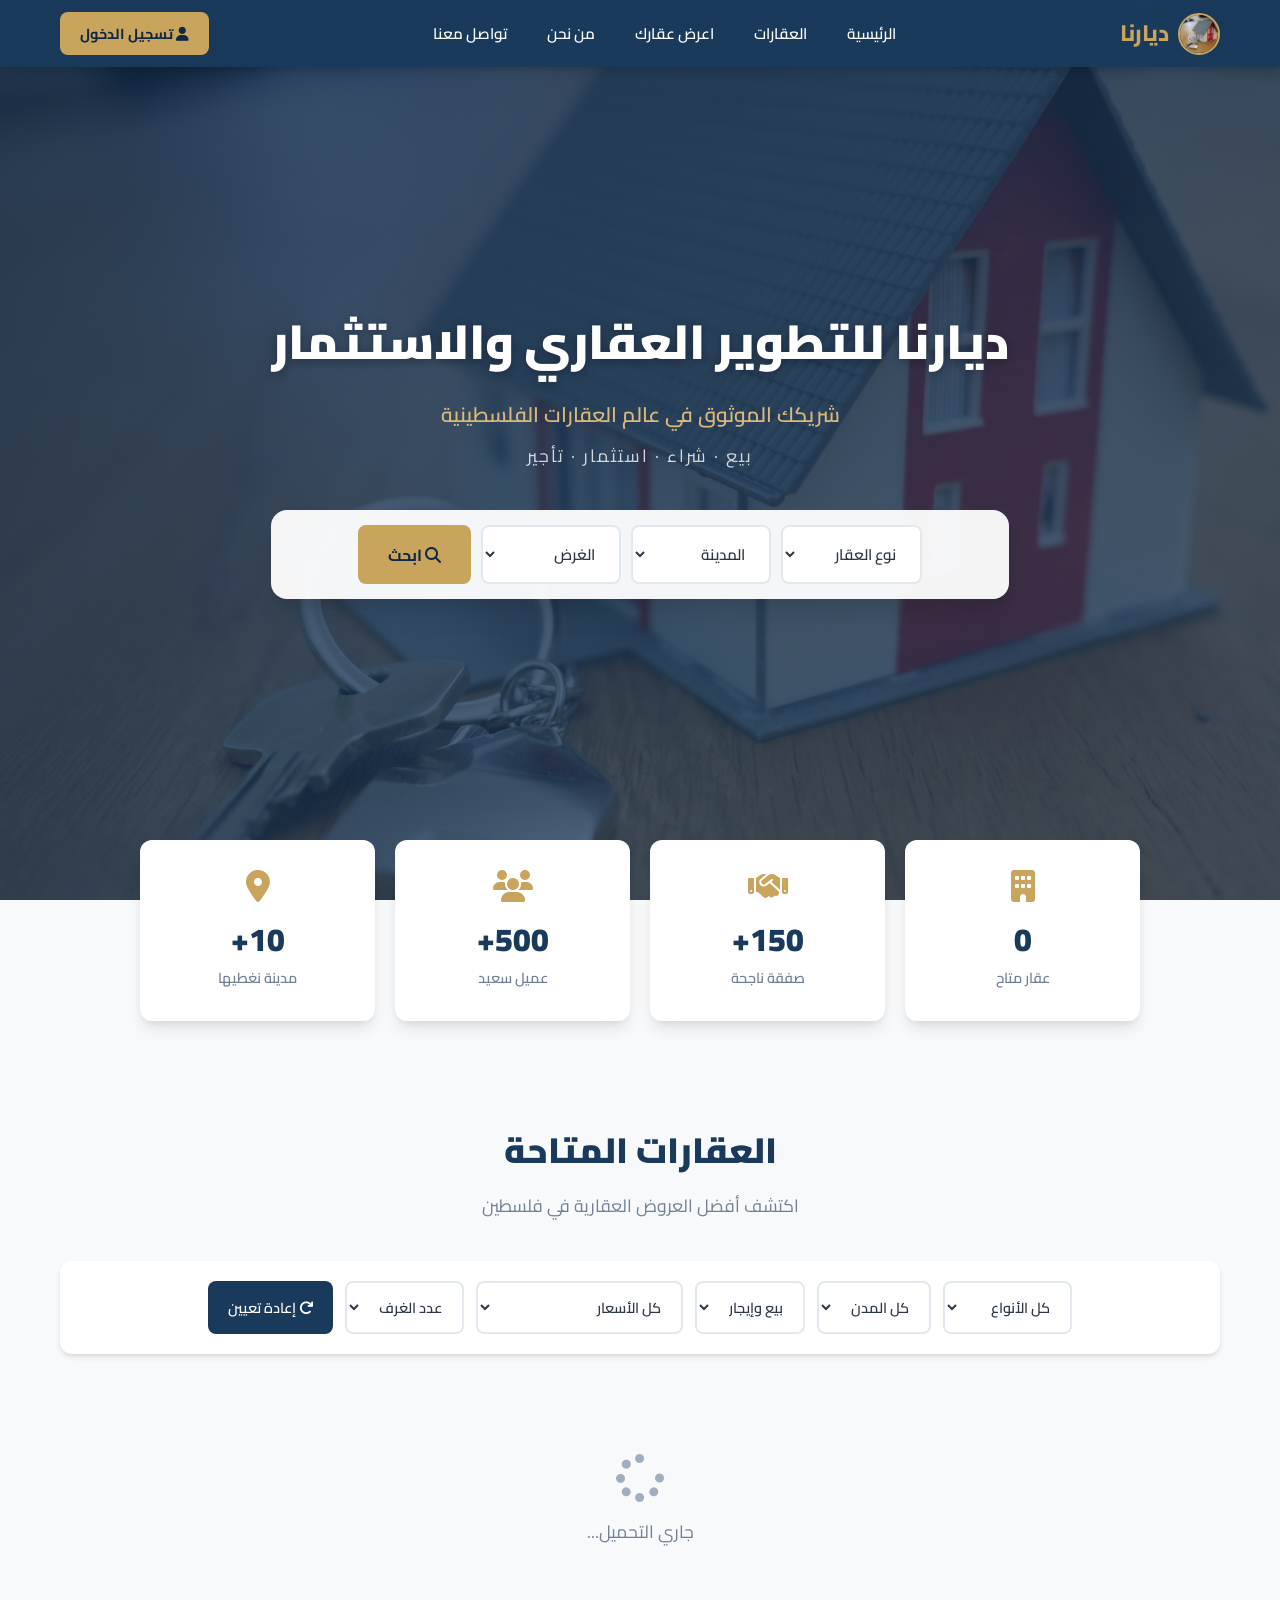
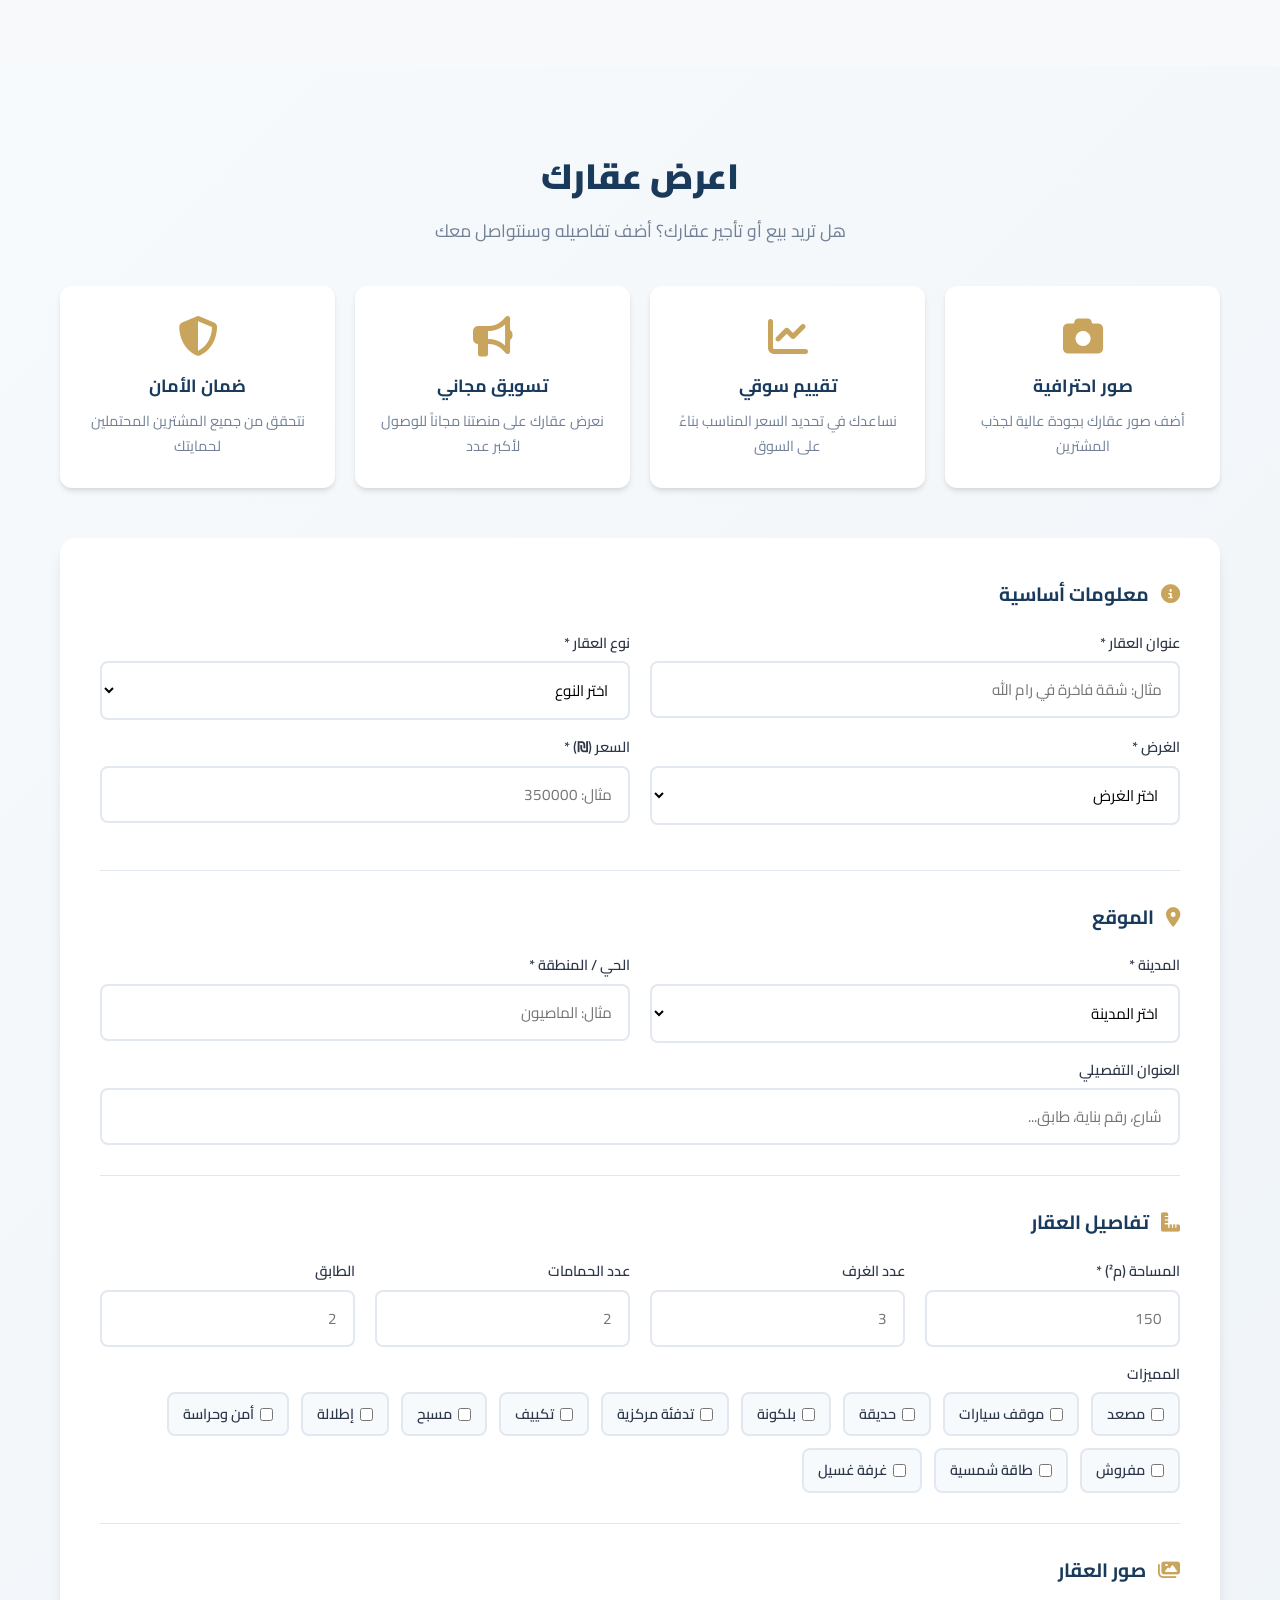
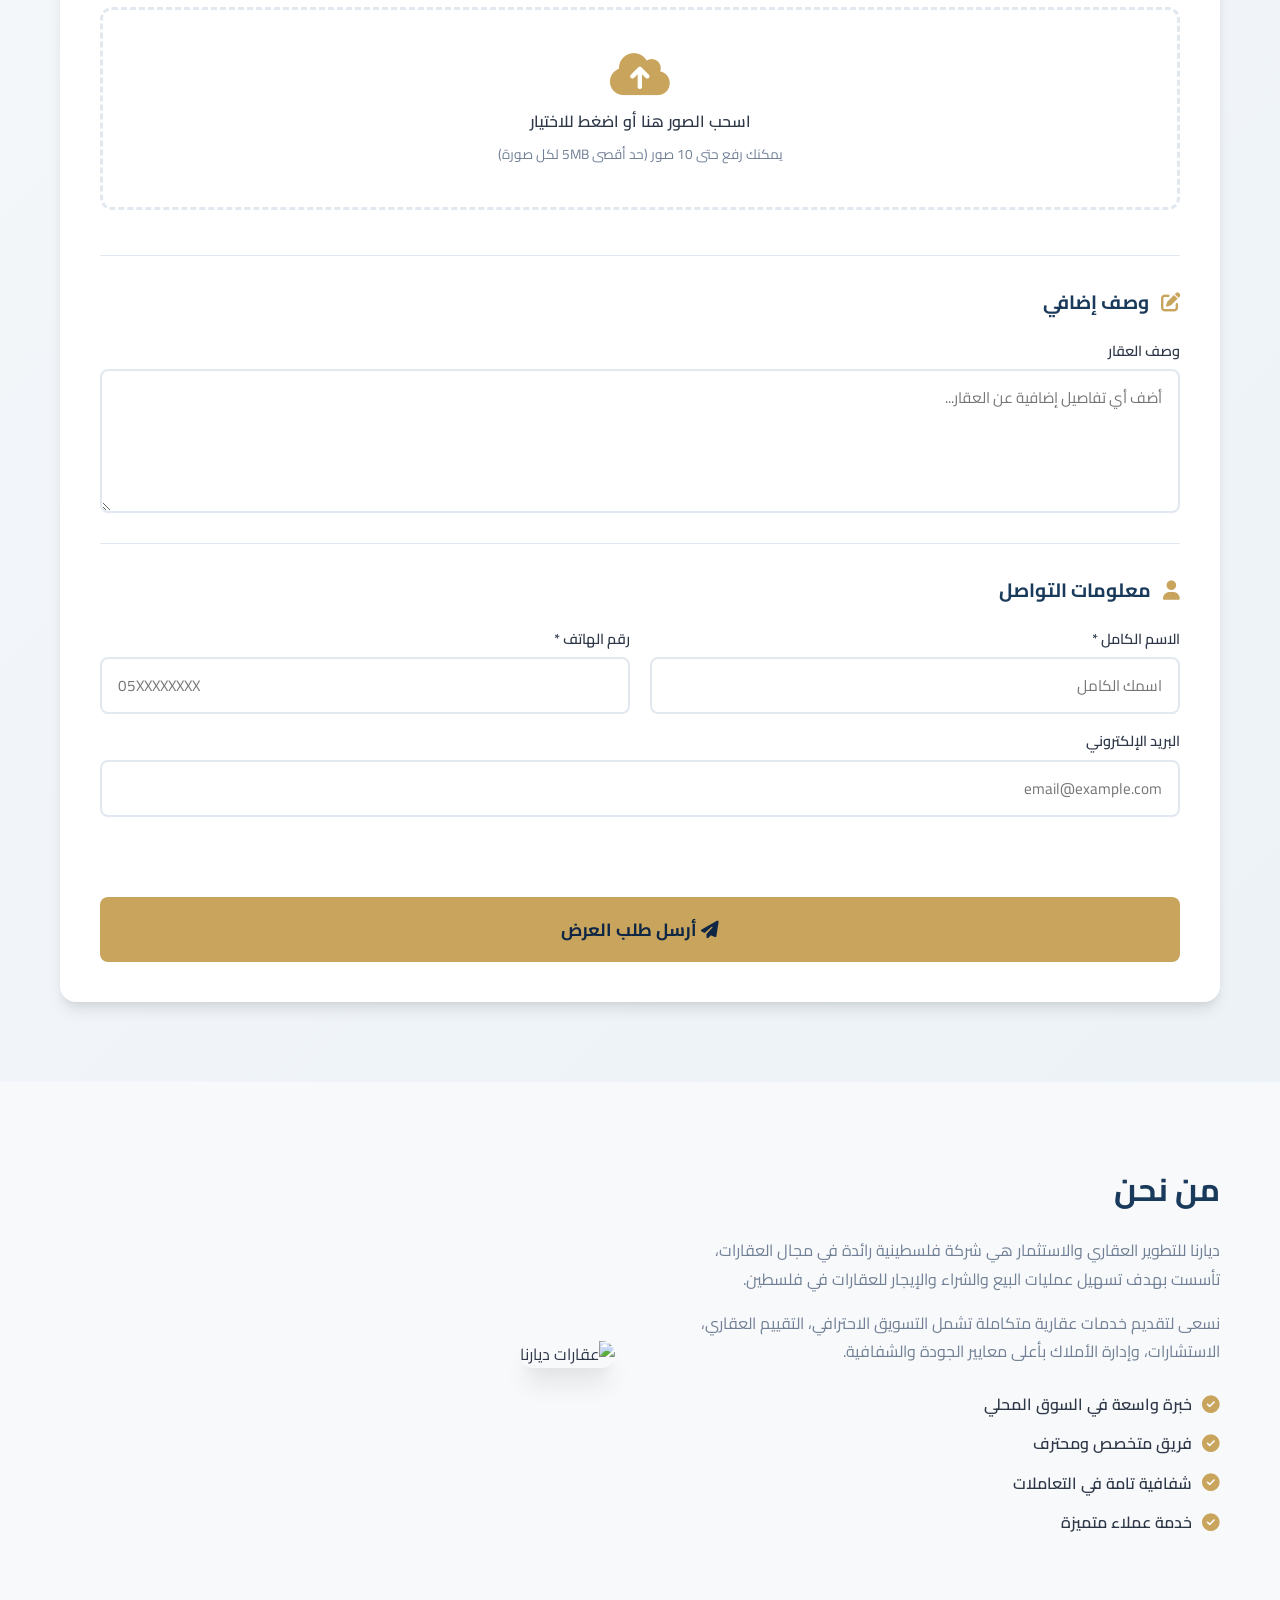
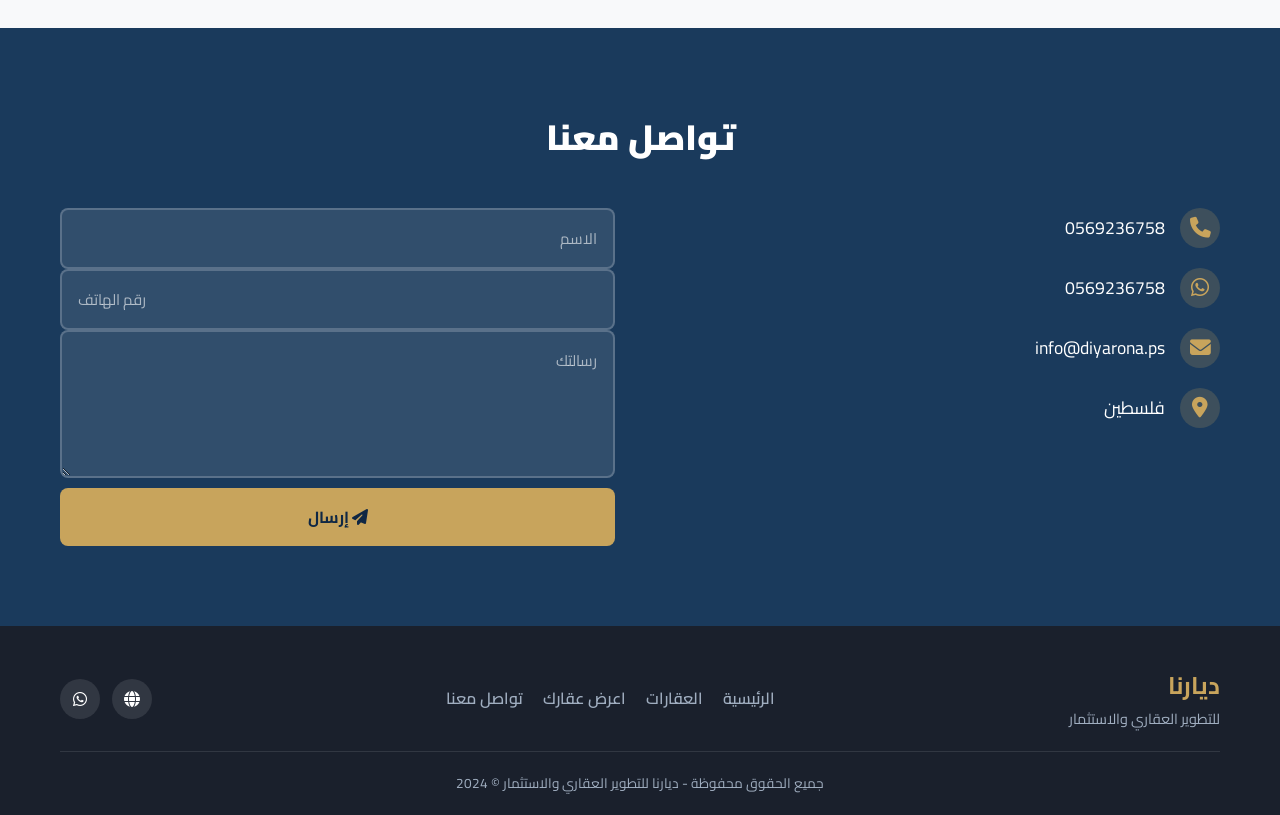
==== index.html @ 1627fd7d "Add rent period (monthly/yearly) to property pricing - Price filter now has separate optgroups for s" ====
<!DOCTYPE html>
<html lang="ar" dir="rtl">
<head>
    <meta charset="UTF-8">
    <meta name="viewport" content="width=device-width, initial-scale=1.0">
    <title>ديارنا - للتطوير العقاري والاستثمار</title>
    <link rel="stylesheet" href="style.css">
    <link href="https://fonts.googleapis.com/css2?family=Cairo:wght@300;400;600;700;800;900&display=swap" rel="stylesheet">
    <link rel="stylesheet" href="https://cdnjs.cloudflare.com/ajax/libs/font-awesome/6.4.0/css/all.min.css">
</head>
<body>
    <!-- Navigation -->
    <nav class="navbar">
        <div class="nav-container">
            <a href="#" class="nav-logo">
                <img src="logo.png" alt="ديارنا" class="logo-img">
                <span class="logo-text">ديارنا</span>
            </a>
            <ul class="nav-links">
                <li><a href="#home">الرئيسية</a></li>
                <li><a href="#properties">العقارات</a></li>
                <li><a href="#list-property">اعرض عقارك</a></li>
                <li><a href="#about">من نحن</a></li>
                <li><a href="#contact">تواصل معنا</a></li>
            </ul>
            <div class="nav-actions">
                <button class="btn-auth" id="authBtn" onclick="openAuthModal()">
                    <i class="fas fa-user"></i> تسجيل الدخول
                </button>
                <button class="btn-chat hidden" id="chatBtn" onclick="openChat()">
                    <i class="fas fa-comments"></i>
                    <span class="chat-badge hidden" id="chatBadge">0</span>
                </button>
                <div class="user-menu hidden" id="userMenu">
                    <span class="user-name" id="userName"></span>
                    <button class="btn-logout" onclick="logoutUser()"><i class="fas fa-sign-out-alt"></i></button>
                </div>
            </div>
            <button class="mobile-menu-btn" onclick="toggleMobileMenu()">
                <i class="fas fa-bars"></i>
            </button>
        </div>
        <div class="mobile-menu hidden" id="mobileMenu">
            <a href="#home" onclick="toggleMobileMenu()">الرئيسية</a>
            <a href="#properties" onclick="toggleMobileMenu()">العقارات</a>
            <a href="#list-property" onclick="toggleMobileMenu()">اعرض عقارك</a>
            <a href="#about" onclick="toggleMobileMenu()">من نحن</a>
            <a href="#contact" onclick="toggleMobileMenu()">تواصل معنا</a>
        </div>
    </nav>

    <!-- Hero Section -->
    <section id="home" class="hero">
        <div class="hero-overlay"></div>
        <div class="hero-content">
            <h1>ديارنا للتطوير العقاري والاستثمار</h1>
            <p class="hero-subtitle">شريكك الموثوق في عالم العقارات الفلسطينية</p>
            <p class="hero-tagline">بيع · شراء · استثمار · تأجير</p>
            <div class="hero-search">
                <select id="heroType">
                    <option value="">نوع العقار</option>
                    <option value="شقة">شقة</option>
                    <option value="فيلا">فيلا</option>
                    <option value="أرض">أرض</option>
                    <option value="مكتب">مكتب تجاري</option>
                    <option value="محل">محل تجاري</option>
                    <option value="مستودع">مستودع</option>
                </select>
                <select id="heroCity">
                    <option value="">المدينة</option>
                    <option value="رام الله">رام الله</option>
                    <option value="نابلس">نابلس</option>
                    <option value="الخليل">الخليل</option>
                    <option value="بيت لحم">بيت لحم</option>
                    <option value="جنين">جنين</option>
                    <option value="طولكرم">طولكرم</option>
                    <option value="قلقيلية">قلقيلية</option>
                    <option value="أريحا">أريحا</option>
                    <option value="القدس">القدس</option>
                    <option value="غزة">غزة</option>
                </select>
                <select id="heroPurpose">
                    <option value="">الغرض</option>
                    <option value="بيع">للبيع</option>
                    <option value="إيجار">للإيجار</option>
                </select>
                <button class="btn-search" onclick="heroSearch()">
                    <i class="fas fa-search"></i> ابحث
                </button>
            </div>
        </div>
    </section>

    <!-- Stats Section -->
    <section class="stats-section">
        <div class="container">
            <div class="stats-grid">
                <div class="stat-card">
                    <i class="fas fa-building"></i>
                    <span class="stat-number" id="statProperties">0</span>
                    <span class="stat-label">عقار متاح</span>
                </div>
                <div class="stat-card">
                    <i class="fas fa-handshake"></i>
                    <span class="stat-number" id="statDeals">150+</span>
                    <span class="stat-label">صفقة ناجحة</span>
                </div>
                <div class="stat-card">
                    <i class="fas fa-users"></i>
                    <span class="stat-number" id="statClients">500+</span>
                    <span class="stat-label">عميل سعيد</span>
                </div>
                <div class="stat-card">
                    <i class="fas fa-map-marker-alt"></i>
                    <span class="stat-number">10+</span>
                    <span class="stat-label">مدينة نغطيها</span>
                </div>
            </div>
        </div>
    </section>

    <!-- Properties Section -->
    <section id="properties" class="properties-section">
        <div class="container">
            <h2 class="section-title">العقارات المتاحة</h2>
            <p class="section-subtitle">اكتشف أفضل العروض العقارية في فلسطين</p>

            <!-- Filters -->
            <div class="filters-bar">
                <div class="filter-group">
                    <select id="filterType" onchange="applyFilters()">
                        <option value="">كل الأنواع</option>
                        <option value="شقة">شقة</option>
                        <option value="فيلا">فيلا</option>
                        <option value="أرض">أرض</option>
                        <option value="مكتب">مكتب تجاري</option>
                        <option value="محل">محل تجاري</option>
                        <option value="مستودع">مستودع</option>
                    </select>
                </div>
                <div class="filter-group">
                    <select id="filterCity" onchange="applyFilters()">
                        <option value="">كل المدن</option>
                        <option value="رام الله">رام الله</option>
                        <option value="نابلس">نابلس</option>
                        <option value="الخليل">الخليل</option>
                        <option value="بيت لحم">بيت لحم</option>
                        <option value="جنين">جنين</option>
                        <option value="طولكرم">طولكرم</option>
                        <option value="قلقيلية">قلقيلية</option>
                        <option value="أريحا">أريحا</option>
                        <option value="القدس">القدس</option>
                        <option value="غزة">غزة</option>
                    </select>
                </div>
                <div class="filter-group">
                    <select id="filterPurpose" onchange="applyFilters()">
                        <option value="">بيع وإيجار</option>
                        <option value="بيع">للبيع</option>
                        <option value="إيجار">للإيجار</option>
                    </select>
                </div>
                <div class="filter-group">
                    <select id="filterPrice" onchange="applyFilters()">
                        <option value="">كل الأسعار</option>
                        <optgroup label="أسعار البيع">
                            <option value="0-100000">أقل من 100,000 ₪</option>
                            <option value="100000-300000">100,000 - 300,000 ₪</option>
                            <option value="300000-500000">300,000 - 500,000 ₪</option>
                            <option value="500000-1000000">500,000 - 1,000,000 ₪</option>
                            <option value="1000000-99999999">أكثر من 1,000,000 ₪</option>
                        </optgroup>
                        <optgroup label="أسعار الإيجار (شهري)">
                            <option value="0-1500">أقل من 1,500 ₪/شهر</option>
                            <option value="1500-3000">1,500 - 3,000 ₪/شهر</option>
                            <option value="3000-5000">3,000 - 5,000 ₪/شهر</option>
                            <option value="5000-10000">5,000 - 10,000 ₪/شهر</option>
                            <option value="10000-99999999">أكثر من 10,000 ₪/شهر</option>
                        </optgroup>
                    </select>
                </div>
                <div class="filter-group">
                    <select id="filterBedrooms" onchange="applyFilters()">
                        <option value="">عدد الغرف</option>
                        <option value="1">1 غرفة</option>
                        <option value="2">2 غرف</option>
                        <option value="3">3 غرف</option>
                        <option value="4">4 غرف</option>
                        <option value="5">5+ غرف</option>
                    </select>
                </div>
                <button class="btn-reset-filters" onclick="resetFilters()">
                    <i class="fas fa-redo"></i> إعادة تعيين
                </button>
            </div>

            <!-- Properties Grid -->
            <div class="properties-grid" id="propertiesGrid">
                <!-- Properties loaded dynamically -->
            </div>
            <div class="loading-spinner hidden" id="loadingSpinner">
                <i class="fas fa-spinner fa-spin"></i> جاري التحميل...
            </div>
            <div class="empty-state hidden" id="emptyState">
                <i class="fas fa-home"></i>
                <p>لا توجد عقارات تطابق البحث</p>
            </div>
        </div>
    </section>

    <!-- List Your Property Section -->
    <section id="list-property" class="list-property-section">
        <div class="container">
            <h2 class="section-title">اعرض عقارك</h2>
            <p class="section-subtitle">هل تريد بيع أو تأجير عقارك؟ أضف تفاصيله وسنتواصل معك</p>

            <div class="list-property-features">
                <div class="feature-card">
                    <i class="fas fa-camera"></i>
                    <h3>صور احترافية</h3>
                    <p>أضف صور عقارك بجودة عالية لجذب المشترين</p>
                </div>
                <div class="feature-card">
                    <i class="fas fa-chart-line"></i>
                    <h3>تقييم سوقي</h3>
                    <p>نساعدك في تحديد السعر المناسب بناءً على السوق</p>
                </div>
                <div class="feature-card">
                    <i class="fas fa-bullhorn"></i>
                    <h3>تسويق مجاني</h3>
                    <p>نعرض عقارك على منصتنا مجاناً للوصول لأكبر عدد</p>
                </div>
                <div class="feature-card">
                    <i class="fas fa-shield-alt"></i>
                    <h3>ضمان الأمان</h3>
                    <p>نتحقق من جميع المشترين المحتملين لحمايتك</p>
                </div>
            </div>

            <div class="list-property-form-wrapper">
                <form id="listPropertyForm" class="list-property-form" onsubmit="submitProperty(event)">
                    <div class="form-section">
                        <h3><i class="fas fa-info-circle"></i> معلومات أساسية</h3>
                        <div class="form-row">
                            <div class="form-group">
                                <label>عنوان العقار *</label>
                                <input type="text" id="propTitle" required placeholder="مثال: شقة فاخرة في رام الله">
                            </div>
                            <div class="form-group">
                                <label>نوع العقار *</label>
                                <select id="propType" required>
                                    <option value="">اختر النوع</option>
                                    <option value="شقة">شقة</option>
                                    <option value="فيلا">فيلا</option>
                                    <option value="أرض">أرض</option>
                                    <option value="مكتب">مكتب تجاري</option>
                                    <option value="محل">محل تجاري</option>
                                    <option value="مستودع">مستودع</option>
                                    <option value="عمارة">عمارة سكنية</option>
                                    <option value="مزرعة">مزرعة</option>
                                </select>
                            </div>
                        </div>
                        <div class="form-row">
                            <div class="form-group">
                                <label>الغرض *</label>
                                    <select id="propPurpose" required onchange="toggleRentPeriod()">
                                    <option value="">اختر الغرض</option>
                                    <option value="بيع">للبيع</option>
                                    <option value="إيجار">للإيجار</option>
                                </select>
                            </div>
                            <div class="form-group">
                                <label>السعر (₪) *</label>
                                <input type="number" id="propPrice" required placeholder="مثال: 350000">
                            </div>
                            </div>
                            <div class="form-row hidden" id="rentPeriodRow">
                                <div class="form-group">
                                    <label>فترة الإيجار *</label>
                                    <select id="propRentPeriod">
                                        <option value="شهري">شهري</option>
                                        <option value="سنوي">سنوي</option>
                                    </select>
                                </div>
                                <div class="form-group">
                                    <!-- spacer -->
                                </div>
                        </div>
                    </div>

                    <div class="form-section">
                        <h3><i class="fas fa-map-marker-alt"></i> الموقع</h3>
                        <div class="form-row">
                            <div class="form-group">
                                <label>المدينة *</label>
                                <select id="propCity" required>
                                    <option value="">اختر المدينة</option>
                                    <option value="رام الله">رام الله</option>
                                    <option value="نابلس">نابلس</option>
                                    <option value="الخليل">الخليل</option>
                                    <option value="بيت لحم">بيت لحم</option>
                                    <option value="جنين">جنين</option>
                                    <option value="طولكرم">طولكرم</option>
                                    <option value="قلقيلية">قلقيلية</option>
                                    <option value="أريحا">أريحا</option>
                                    <option value="القدس">القدس</option>
                                    <option value="غزة">غزة</option>
                                </select>
                            </div>
                            <div class="form-group">
                                <label>الحي / المنطقة *</label>
                                <input type="text" id="propArea" required placeholder="مثال: الماصيون">
                            </div>
                        </div>
                        <div class="form-group full-width">
                            <label>العنوان التفصيلي</label>
                            <input type="text" id="propAddress" placeholder="شارع، رقم بناية، طابق...">
                        </div>
                    </div>

                    <div class="form-section">
                        <h3><i class="fas fa-ruler-combined"></i> تفاصيل العقار</h3>
                        <div class="form-row four-cols">
                            <div class="form-group">
                                <label>المساحة (م²) *</label>
                                <input type="number" id="propSize" required placeholder="150">
                            </div>
                            <div class="form-group">
                                <label>عدد الغرف</label>
                                <input type="number" id="propBedrooms" placeholder="3">
                            </div>
                            <div class="form-group">
                                <label>عدد الحمامات</label>
                                <input type="number" id="propBathrooms" placeholder="2">
                            </div>
                            <div class="form-group">
                                <label>الطابق</label>
                                <input type="number" id="propFloor" placeholder="2">
                            </div>
                        </div>
                        <div class="form-group full-width">
                            <label>المميزات</label>
                            <div class="features-checkboxes">
                                <label class="checkbox-label"><input type="checkbox" value="مصعد"> مصعد</label>
                                <label class="checkbox-label"><input type="checkbox" value="موقف سيارات"> موقف سيارات</label>
                                <label class="checkbox-label"><input type="checkbox" value="حديقة"> حديقة</label>
                                <label class="checkbox-label"><input type="checkbox" value="بلكونة"> بلكونة</label>
                                <label class="checkbox-label"><input type="checkbox" value="تدفئة مركزية"> تدفئة مركزية</label>
                                <label class="checkbox-label"><input type="checkbox" value="تكييف"> تكييف</label>
                                <label class="checkbox-label"><input type="checkbox" value="مسبح"> مسبح</label>
                                <label class="checkbox-label"><input type="checkbox" value="إطلالة"> إطلالة</label>
                                <label class="checkbox-label"><input type="checkbox" value="أمن وحراسة"> أمن وحراسة</label>
                                <label class="checkbox-label"><input type="checkbox" value="مفروش"> مفروش</label>
                                <label class="checkbox-label"><input type="checkbox" value="طاقة شمسية"> طاقة شمسية</label>
                                <label class="checkbox-label"><input type="checkbox" value="غرفة غسيل"> غرفة غسيل</label>
                            </div>
                        </div>
                    </div>

                    <div class="form-section">
                        <h3><i class="fas fa-images"></i> صور العقار</h3>
                        <div class="image-upload-area" id="imageUploadArea">
                            <input type="file" id="propImages" multiple accept="image/*" onchange="handleImageUpload(event)">
                            <i class="fas fa-cloud-upload-alt"></i>
                            <p>اسحب الصور هنا أو اضغط للاختيار</p>
                            <span>يمكنك رفع حتى 10 صور (حد أقصى 5MB لكل صورة)</span>
                        </div>
                        <div class="image-preview-grid" id="imagePreviewGrid"></div>
                    </div>

                    <div class="form-section">
                        <h3><i class="fas fa-edit"></i> وصف إضافي</h3>
                        <div class="form-group full-width">
                            <label>وصف العقار</label>
                            <textarea id="propDescription" rows="4" placeholder="أضف أي تفاصيل إضافية عن العقار..."></textarea>
                        </div>
                    </div>

                    <div class="form-section">
                        <h3><i class="fas fa-user"></i> معلومات التواصل</h3>
                        <div class="form-row">
                            <div class="form-group">
                                <label>الاسم الكامل *</label>
                                <input type="text" id="propOwnerName" required placeholder="اسمك الكامل">
                            </div>
                            <div class="form-group">
                                <label>رقم الهاتف *</label>
                                <input type="tel" id="propOwnerPhone" required placeholder="05XXXXXXXX">
                            </div>
                        </div>
                        <div class="form-group full-width">
                            <label>البريد الإلكتروني</label>
                            <input type="email" id="propOwnerEmail" placeholder="email@example.com">
                        </div>
                    </div>

                    <button type="submit" class="btn-submit-property">
                        <i class="fas fa-paper-plane"></i> أرسل طلب العرض
                    </button>
                </form>
            </div>
        </div>
    </section>

    <!-- About Section -->
    <section id="about" class="about-section">
        <div class="container">
            <div class="about-content">
                <div class="about-text">
                    <h2>من نحن</h2>
                    <p>ديارنا للتطوير العقاري والاستثمار هي شركة فلسطينية رائدة في مجال العقارات، تأسست بهدف تسهيل عمليات البيع والشراء والإيجار للعقارات في فلسطين.</p>
                    <p>نسعى لتقديم خدمات عقارية متكاملة تشمل التسويق الاحترافي، التقييم العقاري، الاستشارات، وإدارة الأملاك بأعلى معايير الجودة والشفافية.</p>
                    <div class="about-features">
                        <div class="about-feature">
                            <i class="fas fa-check-circle"></i>
                            <span>خبرة واسعة في السوق المحلي</span>
                        </div>
                        <div class="about-feature">
                            <i class="fas fa-check-circle"></i>
                            <span>فريق متخصص ومحترف</span>
                        </div>
                        <div class="about-feature">
                            <i class="fas fa-check-circle"></i>
                            <span>شفافية تامة في التعاملات</span>
                        </div>
                        <div class="about-feature">
                            <i class="fas fa-check-circle"></i>
                            <span>خدمة عملاء متميزة</span>
                        </div>
                    </div>
                </div>
                <div class="about-image">
                    <img src="https://images.unsplash.com/photo-1560518883-ce09059eeffa?w=600&h=400&fit=crop" alt="عقارات ديارنا">
                </div>
            </div>
        </div>
    </section>

    <!-- Contact Section -->
    <section id="contact" class="contact-section">
        <div class="container">
            <h2 class="section-title">تواصل معنا</h2>
            <div class="contact-grid">
                <div class="contact-info">
                    <div class="contact-item">
                        <i class="fas fa-phone"></i>
                        <span>0569236758</span>
                    </div>
                    <div class="contact-item">
                        <i class="fab fa-whatsapp"></i>
                        <span>0569236758</span>
                    </div>
                    <div class="contact-item">
                        <i class="fas fa-envelope"></i>
                        <span>info@diyarona.ps</span>
                    </div>
                    <div class="contact-item">
                        <i class="fas fa-map-marker-alt"></i>
                        <span>فلسطين</span>
                    </div>
                </div>
                <form class="contact-form" id="contactForm" onsubmit="submitContact(event)">
                    <div class="form-group">
                        <input type="text" id="contactName" required placeholder="الاسم">
                    </div>
                    <div class="form-group">
                        <input type="tel" id="contactPhone" required placeholder="رقم الهاتف">
                    </div>
                    <div class="form-group">
                        <textarea id="contactMessage" rows="4" required placeholder="رسالتك"></textarea>
                    </div>
                    <button type="submit" class="btn-contact-submit">
                        <i class="fas fa-paper-plane"></i> إرسال
                    </button>
                </form>
            </div>
        </div>
    </section>

    <!-- Footer -->
    <footer class="footer">
        <div class="container">
            <div class="footer-content">
                <div class="footer-brand">
                    <h3>ديارنا</h3>
                    <p>للتطوير العقاري والاستثمار</p>
                </div>
                <div class="footer-links">
                    <a href="#home">الرئيسية</a>
                    <a href="#properties">العقارات</a>
                    <a href="#list-property">اعرض عقارك</a>
                    <a href="#contact">تواصل معنا</a>
                </div>
                <div class="footer-social">
                    <a href="http://www.diyarona.ps/" target="_blank"><i class="fas fa-globe"></i></a>
                    <a href="https://wa.me/972569236758" target="_blank"><i class="fab fa-whatsapp"></i></a>
                </div>
            </div>
            <div class="footer-bottom">
                <p>جميع الحقوق محفوظة - ديارنا للتطوير العقاري والاستثمار © 2024</p>
            </div>
        </div>
    </footer>

    <!-- Auth Modal -->
    <div class="modal-overlay hidden" id="authModal">
        <div class="modal auth-modal">
            <button class="modal-close" onclick="closeAuthModal()">&times;</button>
            <div class="auth-tabs">
                <button class="auth-tab active" onclick="switchAuthTab('login')">تسجيل الدخول</button>
                <button class="auth-tab" onclick="switchAuthTab('register')">إنشاء حساب</button>
            </div>
            <form id="loginForm" class="auth-form" onsubmit="loginUser(event)">
                <div class="form-group">
                    <label>البريد الإلكتروني أو رقم الهاتف</label>
                    <input type="text" id="loginEmail" required placeholder="email@example.com">
                </div>
                <div class="form-group">
                    <label>كلمة المرور</label>
                    <input type="password" id="loginPassword" required placeholder="********">
                </div>
                <button type="submit" class="btn-auth-submit">دخول</button>
            </form>
            <form id="registerForm" class="auth-form hidden" onsubmit="registerUser(event)">
                <div class="form-group">
                    <label>الاسم الكامل</label>
                    <input type="text" id="regName" required placeholder="اسمك الكامل">
                </div>
                <div class="form-group">
                    <label>رقم الهاتف</label>
                    <input type="tel" id="regPhone" required placeholder="05XXXXXXXX">
                </div>
                <div class="form-group">
                    <label>البريد الإلكتروني</label>
                    <input type="email" id="regEmail" required placeholder="email@example.com">
                </div>
                <div class="form-group">
                    <label>كلمة المرور</label>
                    <input type="password" id="regPassword" required minlength="6" placeholder="6 أحرف على الأقل">
                </div>
                <button type="submit" class="btn-auth-submit">إنشاء حساب</button>
            </form>
        </div>
    </div>

    <!-- Property Detail Modal -->
    <div class="modal-overlay hidden" id="propertyModal">
        <div class="modal property-modal">
            <button class="modal-close" onclick="closePropertyModal()">&times;</button>
            <div id="propertyModalContent"></div>
        </div>
    </div>

    <!-- Chat Widget -->
    <div class="chat-widget hidden" id="chatWidget">
        <div class="chat-header">
            <h4><i class="fas fa-comments"></i> محادثة مع المبيعات</h4>
            <button class="chat-minimize" onclick="toggleChatWidget()"><i class="fas fa-minus"></i></button>
        </div>
        <div class="chat-messages" id="chatMessages">
            <div class="chat-welcome">
                <p>مرحباً! كيف يمكننا مساعدتك؟</p>
            </div>
        </div>
        <div class="chat-input-area">
            <input type="text" id="chatInput" placeholder="اكتب رسالتك..." onkeypress="if(event.key==='Enter')sendMessage()">
            <button onclick="sendMessage()"><i class="fas fa-paper-plane"></i></button>
        </div>
    </div>
    <button class="chat-fab hidden" id="chatFab" onclick="toggleChatWidget()">
        <i class="fas fa-comments"></i>
        <span class="fab-badge hidden" id="fabBadge">0</span>
    </button>

    <!-- Toast Notification -->
    <div class="toast hidden" id="toast"></div>

    <!-- Scripts -->
    <script src="https://www.gstatic.com/firebasejs/9.23.0/firebase-app-compat.js"></script>
    <script src="https://www.gstatic.com/firebasejs/9.23.0/firebase-firestore-compat.js"></script>
    <script src="firebase-config.js"></script>
    <script src="script.js"></script>
</body>
</html>
---- style.css ----
:root {
    --primary: #1a3a5c;
    --primary-light: #2c5282;
    --primary-dark: #0f2744;
    --accent: #c8a45c;
    --accent-light: #dbb978;
    --accent-dark: #a68840;
    --bg-main: #f8f9fa;
    --bg-card: #ffffff;
    --bg-dark: #1a202c;
    --text-primary: #2d3748;
    --text-secondary: #718096;
    --text-light: #a0aec0;
    --text-white: #ffffff;
    --border: #e2e8f0;
    --shadow: 0 4px 6px -1px rgba(0,0,0,0.1), 0 2px 4px -1px rgba(0,0,0,0.06);
    --shadow-lg: 0 10px 15px -3px rgba(0,0,0,0.1), 0 4px 6px -2px rgba(0,0,0,0.05);
    --shadow-xl: 0 20px 25px -5px rgba(0,0,0,0.1), 0 10px 10px -5px rgba(0,0,0,0.04);
    --radius: 12px;
    --radius-sm: 8px;
    --radius-lg: 16px;
    --transition: all 0.3s ease;
    --font: 'Cairo', sans-serif;
}

* {
    margin: 0;
    padding: 0;
    box-sizing: border-box;
}

body {
    font-family: var(--font);
    background: var(--bg-main);
    color: var(--text-primary);
    line-height: 1.7;
    overflow-x: hidden;
}

.container {
    max-width: 1200px;
    margin: 0 auto;
    padding: 0 20px;
}

.hidden {
    display: none !important;
}

/* Navbar */
.navbar {
    position: fixed;
    top: 0;
    left: 0;
    right: 0;
    z-index: 1000;
    background: rgba(26, 58, 92, 0.95);
    backdrop-filter: blur(10px);
    padding: 12px 0;
    box-shadow: 0 2px 10px rgba(0,0,0,0.2);
}

.nav-container {
    max-width: 1200px;
    margin: 0 auto;
    padding: 0 20px;
    display: flex;
    align-items: center;
    justify-content: space-between;
}

.nav-logo {
    display: flex;
    align-items: center;
    gap: 10px;
    text-decoration: none;
}

.logo-img {
    width: 42px;
    height: 42px;
    border-radius: 50%;
    object-fit: cover;
    border: 2px solid var(--accent);
}

.logo-text {
    font-size: 1.4rem;
    font-weight: 800;
    color: var(--accent);
    letter-spacing: -0.5px;
}

.nav-links {
    display: flex;
    list-style: none;
    gap: 8px;
}

.nav-links a {
    text-decoration: none;
    color: var(--text-white);
    font-weight: 600;
    font-size: 0.95rem;
    padding: 8px 16px;
    border-radius: var(--radius-sm);
    transition: var(--transition);
}

.nav-links a:hover {
    background: rgba(200, 164, 92, 0.2);
    color: var(--accent);
}

.nav-actions {
    display: flex;
    align-items: center;
    gap: 12px;
}

.btn-auth {
    background: var(--accent);
    color: var(--primary-dark);
    border: none;
    padding: 8px 20px;
    border-radius: var(--radius-sm);
    font-family: var(--font);
    font-weight: 700;
    font-size: 0.9rem;
    cursor: pointer;
    transition: var(--transition);
}

.btn-auth:hover {
    background: var(--accent-light);
    transform: translateY(-1px);
}

.btn-chat {
    background: transparent;
    border: 2px solid var(--accent);
    color: var(--accent);
    padding: 8px 14px;
    border-radius: var(--radius-sm);
    font-size: 1rem;
    cursor: pointer;
    position: relative;
    transition: var(--transition);
}

.btn-chat:hover {
    background: var(--accent);
    color: var(--primary-dark);
}

.chat-badge, .fab-badge {
    position: absolute;
    top: -6px;
    right: -6px;
    background: #e53e3e;
    color: white;
    font-size: 0.7rem;
    width: 18px;
    height: 18px;
    border-radius: 50%;
    display: flex;
    align-items: center;
    justify-content: center;
    font-weight: 700;
}

.user-menu {
    display: flex;
    align-items: center;
    gap: 10px;
}

.user-name {
    color: var(--accent);
    font-weight: 600;
    font-size: 0.9rem;
}

.btn-logout {
    background: transparent;
    border: 1px solid rgba(255,255,255,0.3);
    color: var(--text-white);
    padding: 6px 10px;
    border-radius: var(--radius-sm);
    cursor: pointer;
    transition: var(--transition);
}

.btn-logout:hover {
    background: #e53e3e;
    border-color: #e53e3e;
}

.mobile-menu-btn {
    display: none;
    background: transparent;
    border: none;
    color: var(--text-white);
    font-size: 1.4rem;
    cursor: pointer;
}

.mobile-menu {
    background: var(--primary-dark);
    padding: 15px 20px;
    display: flex;
    flex-direction: column;
    gap: 10px;
}

.mobile-menu a {
    color: var(--text-white);
    text-decoration: none;
    font-weight: 600;
    padding: 10px;
    border-radius: var(--radius-sm);
    transition: var(--transition);
}

.mobile-menu a:hover {
    background: rgba(200, 164, 92, 0.2);
    color: var(--accent);
}

/* Hero */
.hero {
    height: 100vh;
    min-height: 600px;
    display: flex;
    align-items: center;
    justify-content: center;
    position: relative;
    background: url('hero-bg.png') center center / cover no-repeat;
    text-align: center;
}

.hero-overlay {
    position: absolute;
    inset: 0;
    background: linear-gradient(135deg, rgba(15, 39, 68, 0.85), rgba(26, 58, 92, 0.7));
}

.hero-content {
    position: relative;
    z-index: 2;
    padding: 20px;
    max-width: 800px;
}

.hero-content h1 {
    font-size: 3rem;
    font-weight: 900;
    color: var(--text-white);
    margin-bottom: 15px;
    text-shadow: 0 2px 10px rgba(0,0,0,0.3);
}

.hero-subtitle {
    font-size: 1.3rem;
    color: var(--accent-light);
    margin-bottom: 8px;
    font-weight: 600;
}

.hero-tagline {
    font-size: 1.1rem;
    color: rgba(255,255,255,0.8);
    margin-bottom: 40px;
    letter-spacing: 2px;
}

.hero-search {
    display: flex;
    gap: 10px;
    background: rgba(255,255,255,0.95);
    padding: 15px 20px;
    border-radius: var(--radius-lg);
    box-shadow: var(--shadow-xl);
    flex-wrap: wrap;
    justify-content: center;
}

.hero-search select {
    padding: 12px 20px;
    border: 2px solid var(--border);
    border-radius: var(--radius-sm);
    font-family: var(--font);
    font-size: 0.95rem;
    font-weight: 600;
    color: var(--text-primary);
    background: white;
    cursor: pointer;
    min-width: 140px;
    transition: var(--transition);
}

.hero-search select:focus {
    border-color: var(--accent);
    outline: none;
}

.btn-search {
    background: var(--accent);
    color: var(--primary-dark);
    border: none;
    padding: 12px 30px;
    border-radius: var(--radius-sm);
    font-family: var(--font);
    font-size: 1rem;
    font-weight: 700;
    cursor: pointer;
    transition: var(--transition);
}

.btn-search:hover {
    background: var(--accent-dark);
    color: white;
    transform: translateY(-2px);
    box-shadow: var(--shadow-lg);
}

/* Stats */
.stats-section {
    margin-top: -60px;
    position: relative;
    z-index: 10;
    padding: 0 20px;
}

.stats-grid {
    display: grid;
    grid-template-columns: repeat(4, 1fr);
    gap: 20px;
    max-width: 1000px;
    margin: 0 auto;
}

.stat-card {
    background: var(--bg-card);
    padding: 30px 20px;
    border-radius: var(--radius);
    text-align: center;
    box-shadow: var(--shadow-lg);
    transition: var(--transition);
}

.stat-card:hover {
    transform: translateY(-5px);
    box-shadow: var(--shadow-xl);
}

.stat-card i {
    font-size: 2rem;
    color: var(--accent);
    margin-bottom: 10px;
}

.stat-number {
    display: block;
    font-size: 2rem;
    font-weight: 900;
    color: var(--primary);
}

.stat-label {
    display: block;
    color: var(--text-secondary);
    font-size: 0.9rem;
    font-weight: 600;
}

/* Properties Section */
.properties-section {
    padding: 100px 0 60px;
}

.section-title {
    text-align: center;
    font-size: 2.2rem;
    font-weight: 900;
    color: var(--primary);
    margin-bottom: 10px;
}

.section-subtitle {
    text-align: center;
    color: var(--text-secondary);
    font-size: 1.1rem;
    margin-bottom: 40px;
}

.filters-bar {
    display: flex;
    gap: 12px;
    flex-wrap: wrap;
    justify-content: center;
    margin-bottom: 40px;
    padding: 20px;
    background: var(--bg-card);
    border-radius: var(--radius);
    box-shadow: var(--shadow);
}

.filter-group select {
    padding: 10px 16px;
    border: 2px solid var(--border);
    border-radius: var(--radius-sm);
    font-family: var(--font);
    font-size: 0.9rem;
    font-weight: 600;
    color: var(--text-primary);
    background: white;
    cursor: pointer;
    transition: var(--transition);
}

.filter-group select:focus {
    border-color: var(--accent);
    outline: none;
}

.btn-reset-filters {
    background: var(--primary);
    color: white;
    border: none;
    padding: 10px 20px;
    border-radius: var(--radius-sm);
    font-family: var(--font);
    font-size: 0.9rem;
    font-weight: 600;
    cursor: pointer;
    transition: var(--transition);
}

.btn-reset-filters:hover {
    background: var(--primary-dark);
}

.properties-grid {
    display: grid;
    grid-template-columns: repeat(auto-fill, minmax(350px, 1fr));
    gap: 25px;
}

.property-card {
    background: var(--bg-card);
    border-radius: var(--radius);
    overflow: hidden;
    box-shadow: var(--shadow);
    transition: var(--transition);
    cursor: pointer;
}

.property-card:hover {
    transform: translateY(-5px);
    box-shadow: var(--shadow-xl);
}

.property-card-image {
    position: relative;
    height: 220px;
    overflow: hidden;
}

.property-card-image img {
    width: 100%;
    height: 100%;
    object-fit: cover;
    transition: transform 0.5s ease;
}

.property-card:hover .property-card-image img {
    transform: scale(1.05);
}

.property-badge {
    position: absolute;
    top: 12px;
    right: 12px;
    background: var(--accent);
    color: var(--primary-dark);
    padding: 4px 12px;
    border-radius: 20px;
    font-size: 0.8rem;
    font-weight: 700;
}

.property-badge.rent {
    background: #48bb78;
    color: white;
}

.property-card-content {
    padding: 20px;
}

.property-card-title {
    font-size: 1.1rem;
    font-weight: 700;
    color: var(--text-primary);
    margin-bottom: 8px;
}

.property-card-location {
    color: var(--text-secondary);
    font-size: 0.9rem;
    margin-bottom: 12px;
}

.property-card-location i {
    color: var(--accent);
    margin-left: 5px;
}

.property-card-details {
    display: flex;
    gap: 15px;
    margin-bottom: 15px;
    padding-bottom: 15px;
    border-bottom: 1px solid var(--border);
}

.property-detail {
    display: flex;
    align-items: center;
    gap: 5px;
    font-size: 0.85rem;
    color: var(--text-secondary);
}

.property-detail i {
    color: var(--primary-light);
}

.property-card-footer {
    display: flex;
    justify-content: space-between;
    align-items: center;
}

.property-price {
    font-size: 1.3rem;
    font-weight: 900;
    color: var(--primary);
}

.property-price span {
    font-size: 0.8rem;
    font-weight: 600;
    color: var(--text-secondary);
}

.btn-view-property {
    background: var(--primary);
    color: white;
    border: none;
    padding: 8px 18px;
    border-radius: var(--radius-sm);
    font-family: var(--font);
    font-size: 0.85rem;
    font-weight: 600;
    cursor: pointer;
    transition: var(--transition);
}

.btn-view-property:hover {
    background: var(--accent);
    color: var(--primary-dark);
}

.loading-spinner, .empty-state {
    text-align: center;
    padding: 60px 20px;
    color: var(--text-secondary);
    font-size: 1.1rem;
}

.empty-state i, .loading-spinner i {
    font-size: 3rem;
    margin-bottom: 15px;
    display: block;
    color: var(--text-light);
}

/* List Property Section */
.list-property-section {
    padding: 80px 0;
    background: linear-gradient(135deg, #f7fafc 0%, #edf2f7 100%);
}

.list-property-features {
    display: grid;
    grid-template-columns: repeat(4, 1fr);
    gap: 20px;
    margin-bottom: 50px;
}

.feature-card {
    background: var(--bg-card);
    padding: 30px 20px;
    border-radius: var(--radius);
    text-align: center;
    box-shadow: var(--shadow);
    transition: var(--transition);
}

.feature-card:hover {
    transform: translateY(-5px);
    box-shadow: var(--shadow-xl);
}

.feature-card i {
    font-size: 2.5rem;
    color: var(--accent);
    margin-bottom: 15px;
}

.feature-card h3 {
    font-size: 1.1rem;
    color: var(--primary);
    margin-bottom: 8px;
}

.feature-card p {
    color: var(--text-secondary);
    font-size: 0.9rem;
}

.list-property-form-wrapper {
    background: var(--bg-card);
    padding: 40px;
    border-radius: var(--radius-lg);
    box-shadow: var(--shadow-lg);
}

.list-property-form .form-section {
    margin-bottom: 30px;
    padding-bottom: 30px;
    border-bottom: 1px solid var(--border);
}

.list-property-form .form-section:last-of-type {
    border-bottom: none;
}

.form-section h3 {
    font-size: 1.2rem;
    color: var(--primary);
    margin-bottom: 20px;
}

.form-section h3 i {
    color: var(--accent);
    margin-left: 8px;
}

.form-row {
    display: grid;
    grid-template-columns: 1fr 1fr;
    gap: 20px;
    margin-bottom: 15px;
}

.form-row.four-cols {
    grid-template-columns: repeat(4, 1fr);
}

.form-group {
    display: flex;
    flex-direction: column;
    gap: 6px;
}

.form-group.full-width {
    grid-column: 1 / -1;
}

.form-group label {
    font-weight: 600;
    font-size: 0.9rem;
    color: var(--text-primary);
}

.form-group input,
.form-group select,
.form-group textarea {
    padding: 12px 16px;
    border: 2px solid var(--border);
    border-radius: var(--radius-sm);
    font-family: var(--font);
    font-size: 0.95rem;
    transition: var(--transition);
    background: white;
}

.form-group input:focus,
.form-group select:focus,
.form-group textarea:focus {
    border-color: var(--accent);
    outline: none;
    box-shadow: 0 0 0 3px rgba(200, 164, 92, 0.1);
}

.features-checkboxes {
    display: flex;
    flex-wrap: wrap;
    gap: 12px;
}

.checkbox-label {
    display: flex;
    align-items: center;
    gap: 6px;
    padding: 8px 14px;
    background: #f7fafc;
    border: 2px solid var(--border);
    border-radius: var(--radius-sm);
    cursor: pointer;
    transition: var(--transition);
    font-size: 0.9rem;
    font-weight: 600;
}

.checkbox-label:has(input:checked) {
    background: rgba(200, 164, 92, 0.1);
    border-color: var(--accent);
    color: var(--primary);
}

.checkbox-label input[type="checkbox"] {
    accent-color: var(--accent);
}

.image-upload-area {
    border: 3px dashed var(--border);
    border-radius: var(--radius);
    padding: 40px;
    text-align: center;
    cursor: pointer;
    transition: var(--transition);
    position: relative;
}

.image-upload-area:hover {
    border-color: var(--accent);
    background: rgba(200, 164, 92, 0.05);
}

.image-upload-area input[type="file"] {
    position: absolute;
    inset: 0;
    opacity: 0;
    cursor: pointer;
}

.image-upload-area i {
    font-size: 3rem;
    color: var(--accent);
    margin-bottom: 10px;
}

.image-upload-area p {
    font-weight: 600;
    color: var(--text-primary);
    margin-bottom: 5px;
}

.image-upload-area span {
    font-size: 0.85rem;
    color: var(--text-secondary);
}

.image-preview-grid {
    display: grid;
    grid-template-columns: repeat(auto-fill, minmax(120px, 1fr));
    gap: 10px;
    margin-top: 15px;
}

.image-preview-item {
    position: relative;
    aspect-ratio: 1;
    border-radius: var(--radius-sm);
    overflow: hidden;
}

.image-preview-item img {
    width: 100%;
    height: 100%;
    object-fit: cover;
}

.image-preview-item .remove-image {
    position: absolute;
    top: 5px;
    right: 5px;
    background: #e53e3e;
    color: white;
    border: none;
    width: 24px;
    height: 24px;
    border-radius: 50%;
    cursor: pointer;
    font-size: 0.8rem;
    display: flex;
    align-items: center;
    justify-content: center;
}

.btn-submit-property {
    width: 100%;
    padding: 16px;
    background: var(--accent);
    color: var(--primary-dark);
    border: none;
    border-radius: var(--radius-sm);
    font-family: var(--font);
    font-size: 1.1rem;
    font-weight: 700;
    cursor: pointer;
    transition: var(--transition);
    margin-top: 20px;
}

.btn-submit-property:hover {
    background: var(--accent-dark);
    color: white;
    transform: translateY(-2px);
    box-shadow: var(--shadow-lg);
}

/* About Section */
.about-section {
    padding: 80px 0;
}

.about-content {
    display: grid;
    grid-template-columns: 1fr 1fr;
    gap: 50px;
    align-items: center;
}

.about-text h2 {
    font-size: 2rem;
    color: var(--primary);
    margin-bottom: 20px;
}

.about-text p {
    color: var(--text-secondary);
    margin-bottom: 15px;
    line-height: 1.8;
}

.about-features {
    margin-top: 25px;
}

.about-feature {
    display: flex;
    align-items: center;
    gap: 10px;
    margin-bottom: 12px;
}

.about-feature i {
    color: var(--accent);
    font-size: 1.1rem;
}

.about-feature span {
    font-weight: 600;
    color: var(--text-primary);
}

.about-image img {
    width: 100%;
    border-radius: var(--radius-lg);
    box-shadow: var(--shadow-xl);
}

/* Contact Section */
.contact-section {
    padding: 80px 0;
    background: var(--primary);
    color: var(--text-white);
}

.contact-section .section-title {
    color: var(--text-white);
}

.contact-grid {
    display: grid;
    grid-template-columns: 1fr 1fr;
    gap: 50px;
    margin-top: 40px;
}

.contact-info {
    display: flex;
    flex-direction: column;
    gap: 20px;
}

.contact-item {
    display: flex;
    align-items: center;
    gap: 15px;
    font-size: 1.1rem;
}

.contact-item i {
    color: var(--accent);
    font-size: 1.3rem;
    width: 40px;
    height: 40px;
    display: flex;
    align-items: center;
    justify-content: center;
    background: rgba(200, 164, 92, 0.2);
    border-radius: 50%;
}

.contact-form .form-group input,
.contact-form .form-group textarea {
    padding: 14px 16px;
    border: 2px solid rgba(255,255,255,0.2);
    background: rgba(255,255,255,0.1);
    color: white;
    border-radius: var(--radius-sm);
    font-family: var(--font);
    font-size: 0.95rem;
    transition: var(--transition);
}

.contact-form .form-group input::placeholder,
.contact-form .form-group textarea::placeholder {
    color: rgba(255,255,255,0.6);
}

.contact-form .form-group input:focus,
.contact-form .form-group textarea:focus {
    border-color: var(--accent);
    outline: none;
    background: rgba(255,255,255,0.15);
}

.btn-contact-submit {
    width: 100%;
    padding: 14px;
    background: var(--accent);
    color: var(--primary-dark);
    border: none;
    border-radius: var(--radius-sm);
    font-family: var(--font);
    font-size: 1rem;
    font-weight: 700;
    cursor: pointer;
    transition: var(--transition);
    margin-top: 10px;
}

.btn-contact-submit:hover {
    background: var(--accent-light);
    transform: translateY(-2px);
}

/* Footer */
.footer {
    background: var(--bg-dark);
    padding: 40px 0 20px;
    color: var(--text-white);
}

.footer-content {
    display: flex;
    justify-content: space-between;
    align-items: center;
    padding-bottom: 20px;
    border-bottom: 1px solid rgba(255,255,255,0.1);
}

.footer-brand h3 {
    font-size: 1.5rem;
    color: var(--accent);
}

.footer-brand p {
    color: var(--text-light);
    font-size: 0.9rem;
}

.footer-links {
    display: flex;
    gap: 20px;
}

.footer-links a {
    color: var(--text-light);
    text-decoration: none;
    font-weight: 600;
    transition: var(--transition);
}

.footer-links a:hover {
    color: var(--accent);
}

.footer-social {
    display: flex;
    gap: 12px;
}

.footer-social a {
    width: 40px;
    height: 40px;
    display: flex;
    align-items: center;
    justify-content: center;
    background: rgba(255,255,255,0.1);
    border-radius: 50%;
    color: var(--text-white);
    text-decoration: none;
    transition: var(--transition);
}

.footer-social a:hover {
    background: var(--accent);
    color: var(--primary-dark);
}

.footer-bottom {
    text-align: center;
    padding-top: 20px;
    color: var(--text-light);
    font-size: 0.85rem;
}

/* Auth Modal */
.modal-overlay {
    position: fixed;
    inset: 0;
    background: rgba(0,0,0,0.6);
    backdrop-filter: blur(4px);
    z-index: 2000;
    display: flex;
    align-items: center;
    justify-content: center;
    padding: 20px;
}

.modal {
    background: var(--bg-card);
    border-radius: var(--radius-lg);
    box-shadow: var(--shadow-xl);
    position: relative;
    max-height: 90vh;
    overflow-y: auto;
}

.modal-close {
    position: absolute;
    top: 15px;
    left: 15px;
    background: none;
    border: none;
    font-size: 1.8rem;
    color: var(--text-secondary);
    cursor: pointer;
    width: 36px;
    height: 36px;
    display: flex;
    align-items: center;
    justify-content: center;
    border-radius: 50%;
    transition: var(--transition);
}

.modal-close:hover {
    background: #fee2e2;
    color: #e53e3e;
}

.auth-modal {
    width: 100%;
    max-width: 420px;
    padding: 40px 30px;
}

.auth-tabs {
    display: flex;
    gap: 10px;
    margin-bottom: 30px;
}

.auth-tab {
    flex: 1;
    padding: 12px;
    border: 2px solid var(--border);
    background: transparent;
    border-radius: var(--radius-sm);
    font-family: var(--font);
    font-weight: 700;
    font-size: 0.95rem;
    cursor: pointer;
    transition: var(--transition);
    color: var(--text-secondary);
}

.auth-tab.active {
    background: var(--primary);
    color: white;
    border-color: var(--primary);
}

.auth-form .form-group {
    margin-bottom: 18px;
}

.btn-auth-submit {
    width: 100%;
    padding: 14px;
    background: var(--accent);
    color: var(--primary-dark);
    border: none;
    border-radius: var(--radius-sm);
    font-family: var(--font);
    font-size: 1rem;
    font-weight: 700;
    cursor: pointer;
    transition: var(--transition);
}

.btn-auth-submit:hover {
    background: var(--accent-dark);
    color: white;
}

/* Property Modal */
.property-modal {
    width: 100%;
    max-width: 800px;
    padding: 30px;
}

.property-modal-gallery {
    display: grid;
    grid-template-columns: 2fr 1fr;
    gap: 10px;
    margin-bottom: 25px;
    border-radius: var(--radius);
    overflow: hidden;
    max-height: 350px;
}

.property-modal-gallery img {
    width: 100%;
    height: 100%;
    object-fit: cover;
}

.property-modal-gallery .main-image {
    grid-row: 1 / 3;
}

.property-modal-info h2 {
    font-size: 1.5rem;
    color: var(--primary);
    margin-bottom: 10px;
}

.property-modal-meta {
    display: flex;
    gap: 20px;
    flex-wrap: wrap;
    margin-bottom: 20px;
    padding-bottom: 20px;
    border-bottom: 1px solid var(--border);
}

.property-modal-meta .meta-item {
    display: flex;
    align-items: center;
    gap: 6px;
    font-size: 0.95rem;
    color: var(--text-secondary);
}

.property-modal-meta .meta-item i {
    color: var(--accent);
}

.property-modal-description {
    margin-bottom: 25px;
    color: var(--text-secondary);
    line-height: 1.8;
}

.property-modal-features {
    display: flex;
    flex-wrap: wrap;
    gap: 10px;
    margin-bottom: 25px;
}

.property-modal-features .feature-tag {
    padding: 6px 14px;
    background: rgba(200, 164, 92, 0.1);
    border: 1px solid var(--accent);
    border-radius: 20px;
    font-size: 0.85rem;
    font-weight: 600;
    color: var(--primary);
}

.property-modal-actions {
    display: flex;
    gap: 12px;
}

.btn-request-visit {
    flex: 1;
    padding: 14px;
    background: var(--accent);
    color: var(--primary-dark);
    border: none;
    border-radius: var(--radius-sm);
    font-family: var(--font);
    font-size: 1rem;
    font-weight: 700;
    cursor: pointer;
    transition: var(--transition);
}

.btn-request-visit:hover {
    background: var(--accent-dark);
    color: white;
}

.btn-whatsapp {
    padding: 14px 24px;
    background: #25d366;
    color: white;
    border: none;
    border-radius: var(--radius-sm);
    font-family: var(--font);
    font-size: 1rem;
    font-weight: 700;
    cursor: pointer;
    transition: var(--transition);
}

.btn-whatsapp:hover {
    background: #128c7e;
}

/* Chat Widget */
.chat-widget {
    position: fixed;
    bottom: 90px;
    left: 20px;
    width: 380px;
    max-height: 500px;
    background: var(--bg-card);
    border-radius: var(--radius-lg);
    box-shadow: var(--shadow-xl);
    z-index: 1500;
    display: flex;
    flex-direction: column;
    overflow: hidden;
    border: 1px solid var(--border);
}

.chat-header {
    background: var(--primary);
    color: white;
    padding: 15px 20px;
    display: flex;
    justify-content: space-between;
    align-items: center;
}

.chat-header h4 {
    font-size: 0.95rem;
}

.chat-minimize {
    background: none;
    border: none;
    color: white;
    cursor: pointer;
    font-size: 1rem;
}

.chat-messages {
    flex: 1;
    padding: 15px;
    overflow-y: auto;
    max-height: 350px;
    min-height: 250px;
    display: flex;
    flex-direction: column;
    gap: 10px;
}

.chat-welcome {
    text-align: center;
    padding: 20px;
    color: var(--text-secondary);
}

.chat-message {
    max-width: 80%;
    padding: 10px 14px;
    border-radius: var(--radius-sm);
    font-size: 0.9rem;
    line-height: 1.6;
}

.chat-message.user {
    align-self: flex-start;
    background: var(--primary);
    color: white;
    border-bottom-right-radius: 4px;
}

.chat-message.employee {
    align-self: flex-end;
    background: #f0f0f0;
    color: var(--text-primary);
    border-bottom-left-radius: 4px;
}

.chat-message .msg-time {
    font-size: 0.7rem;
    opacity: 0.7;
    margin-top: 4px;
    display: block;
}

.chat-input-area {
    display: flex;
    padding: 12px;
    border-top: 1px solid var(--border);
    gap: 8px;
}

.chat-input-area input {
    flex: 1;
    padding: 10px 14px;
    border: 2px solid var(--border);
    border-radius: var(--radius-sm);
    font-family: var(--font);
    font-size: 0.9rem;
    transition: var(--transition);
}

.chat-input-area input:focus {
    border-color: var(--accent);
    outline: none;
}

.chat-input-area button {
    background: var(--accent);
    color: var(--primary-dark);
    border: none;
    padding: 10px 16px;
    border-radius: var(--radius-sm);
    cursor: pointer;
    transition: var(--transition);
}

.chat-input-area button:hover {
    background: var(--accent-dark);
    color: white;
}

.chat-fab {
    position: fixed;
    bottom: 20px;
    left: 20px;
    width: 60px;
    height: 60px;
    background: var(--accent);
    color: var(--primary-dark);
    border: none;
    border-radius: 50%;
    font-size: 1.4rem;
    cursor: pointer;
    box-shadow: var(--shadow-xl);
    z-index: 1500;
    transition: var(--transition);
    display: flex;
    align-items: center;
    justify-content: center;
}

.chat-fab:hover {
    transform: scale(1.1);
    background: var(--accent-dark);
    color: white;
}

/* Toast */
.toast {
    position: fixed;
    bottom: 30px;
    right: 50%;
    transform: translateX(50%);
    background: var(--primary);
    color: white;
    padding: 14px 28px;
    border-radius: var(--radius-sm);
    font-weight: 600;
    box-shadow: var(--shadow-xl);
    z-index: 3000;
    animation: slideUp 0.3s ease;
}

@keyframes slideUp {
    from { transform: translateX(50%) translateY(20px); opacity: 0; }
    to { transform: translateX(50%) translateY(0); opacity: 1; }
}

/* Responsive */
@media (max-width: 1024px) {
    .stats-grid {
        grid-template-columns: repeat(2, 1fr);
    }
    .list-property-features {
        grid-template-columns: repeat(2, 1fr);
    }
    .form-row.four-cols {
        grid-template-columns: repeat(2, 1fr);
    }
}

@media (max-width: 768px) {
    .nav-links {
        display: none;
    }
    .mobile-menu-btn {
        display: block;
    }
    .nav-actions .btn-auth,
    .nav-actions .btn-chat {
        padding: 6px 12px;
        font-size: 0.8rem;
    }
    .hero-content h1 {
        font-size: 2rem;
    }
    .hero-search {
        flex-direction: column;
    }
    .hero-search select {
        width: 100%;
    }
    .stats-grid {
        grid-template-columns: repeat(2, 1fr);
    }
    .properties-grid {
        grid-template-columns: 1fr;
    }
    .filters-bar {
        flex-direction: column;
    }
    .filter-group select {
        width: 100%;
    }
    .list-property-features {
        grid-template-columns: 1fr;
    }
    .list-property-form-wrapper {
        padding: 20px;
    }
    .form-row {
        grid-template-columns: 1fr;
    }
    .form-row.four-cols {
        grid-template-columns: 1fr 1fr;
    }
    .about-content {
        grid-template-columns: 1fr;
    }
    .contact-grid {
        grid-template-columns: 1fr;
    }
    .footer-content {
        flex-direction: column;
        gap: 20px;
        text-align: center;
    }
    .property-modal {
        padding: 20px;
    }
    .property-modal-gallery {
        grid-template-columns: 1fr;
    }
    .chat-widget {
        width: calc(100% - 40px);
        bottom: 80px;
        left: 20px;
        right: 20px;
    }
    .property-modal-actions {
        flex-direction: column;
    }
}

@media (max-width: 480px) {
    .form-row.four-cols {
        grid-template-columns: 1fr;
    }
    .hero-content h1 {
        font-size: 1.6rem;
    }
    .section-title {
        font-size: 1.6rem;
    }
}
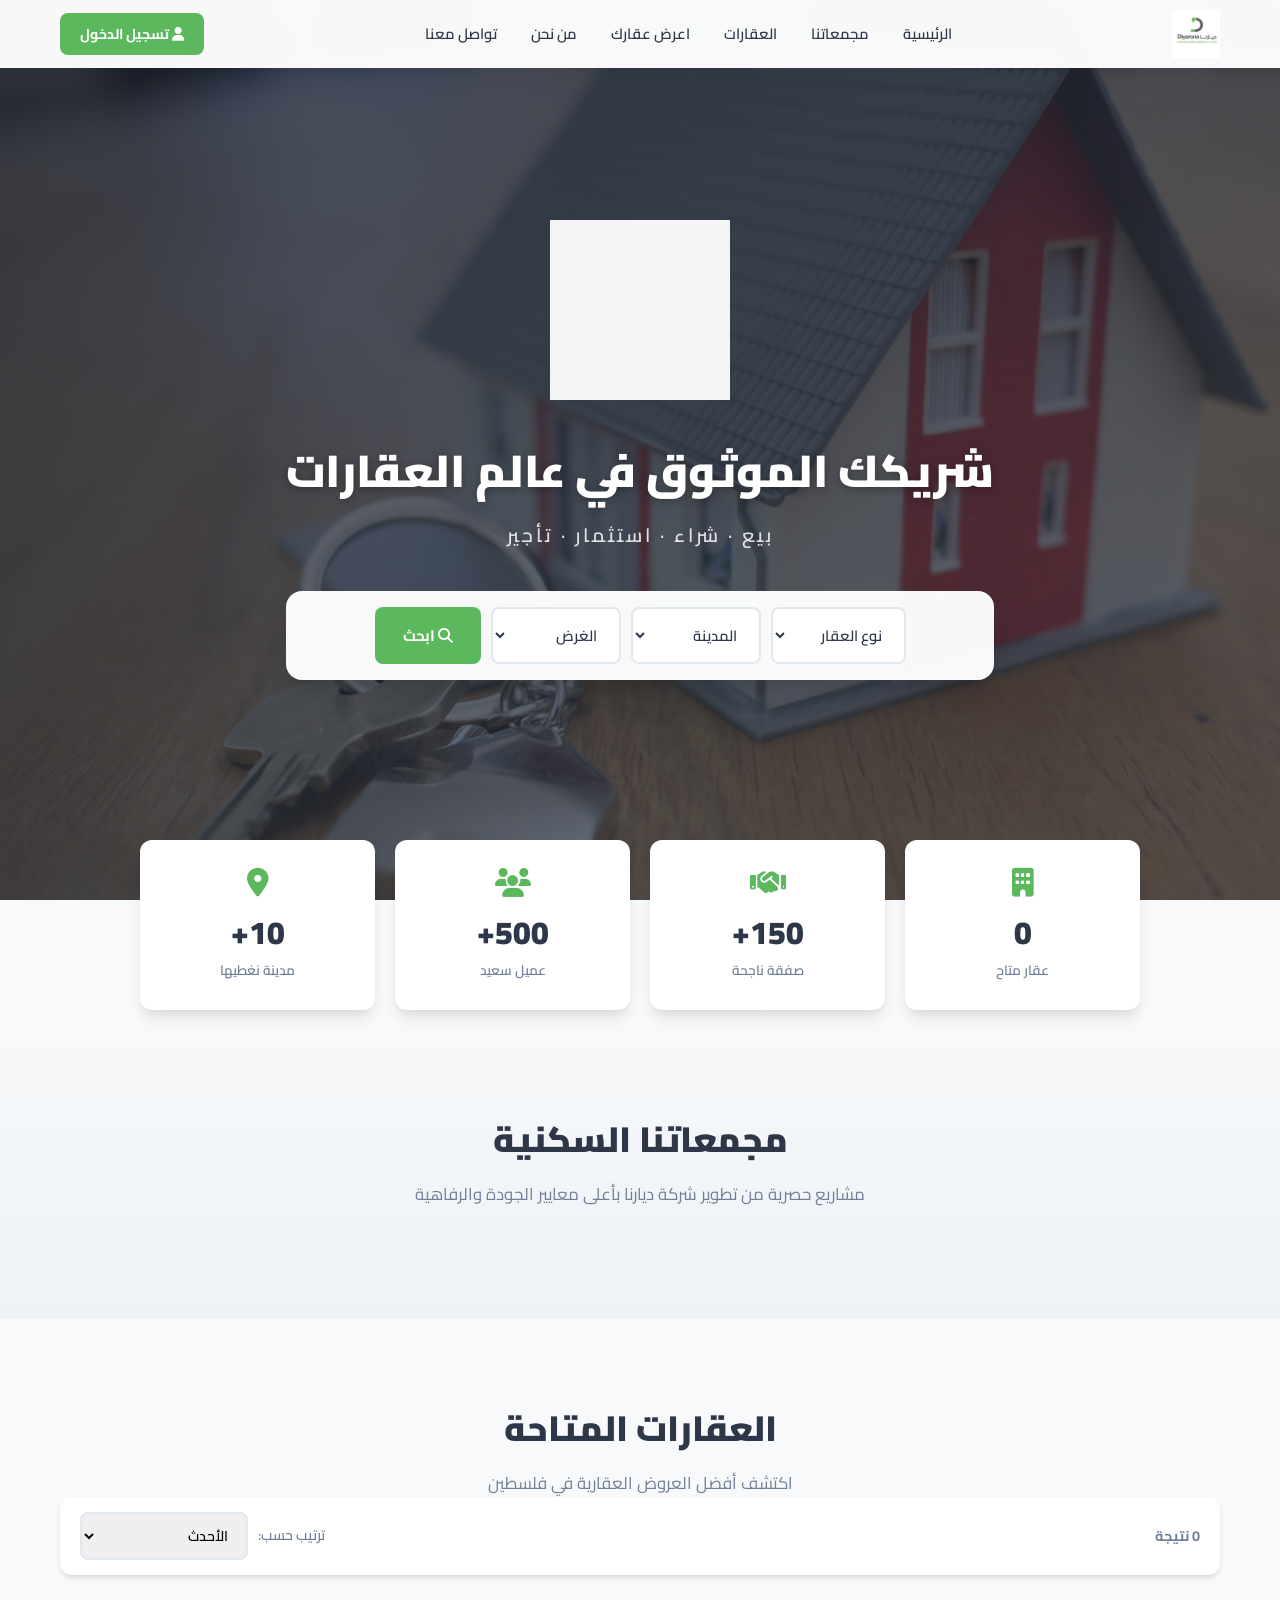
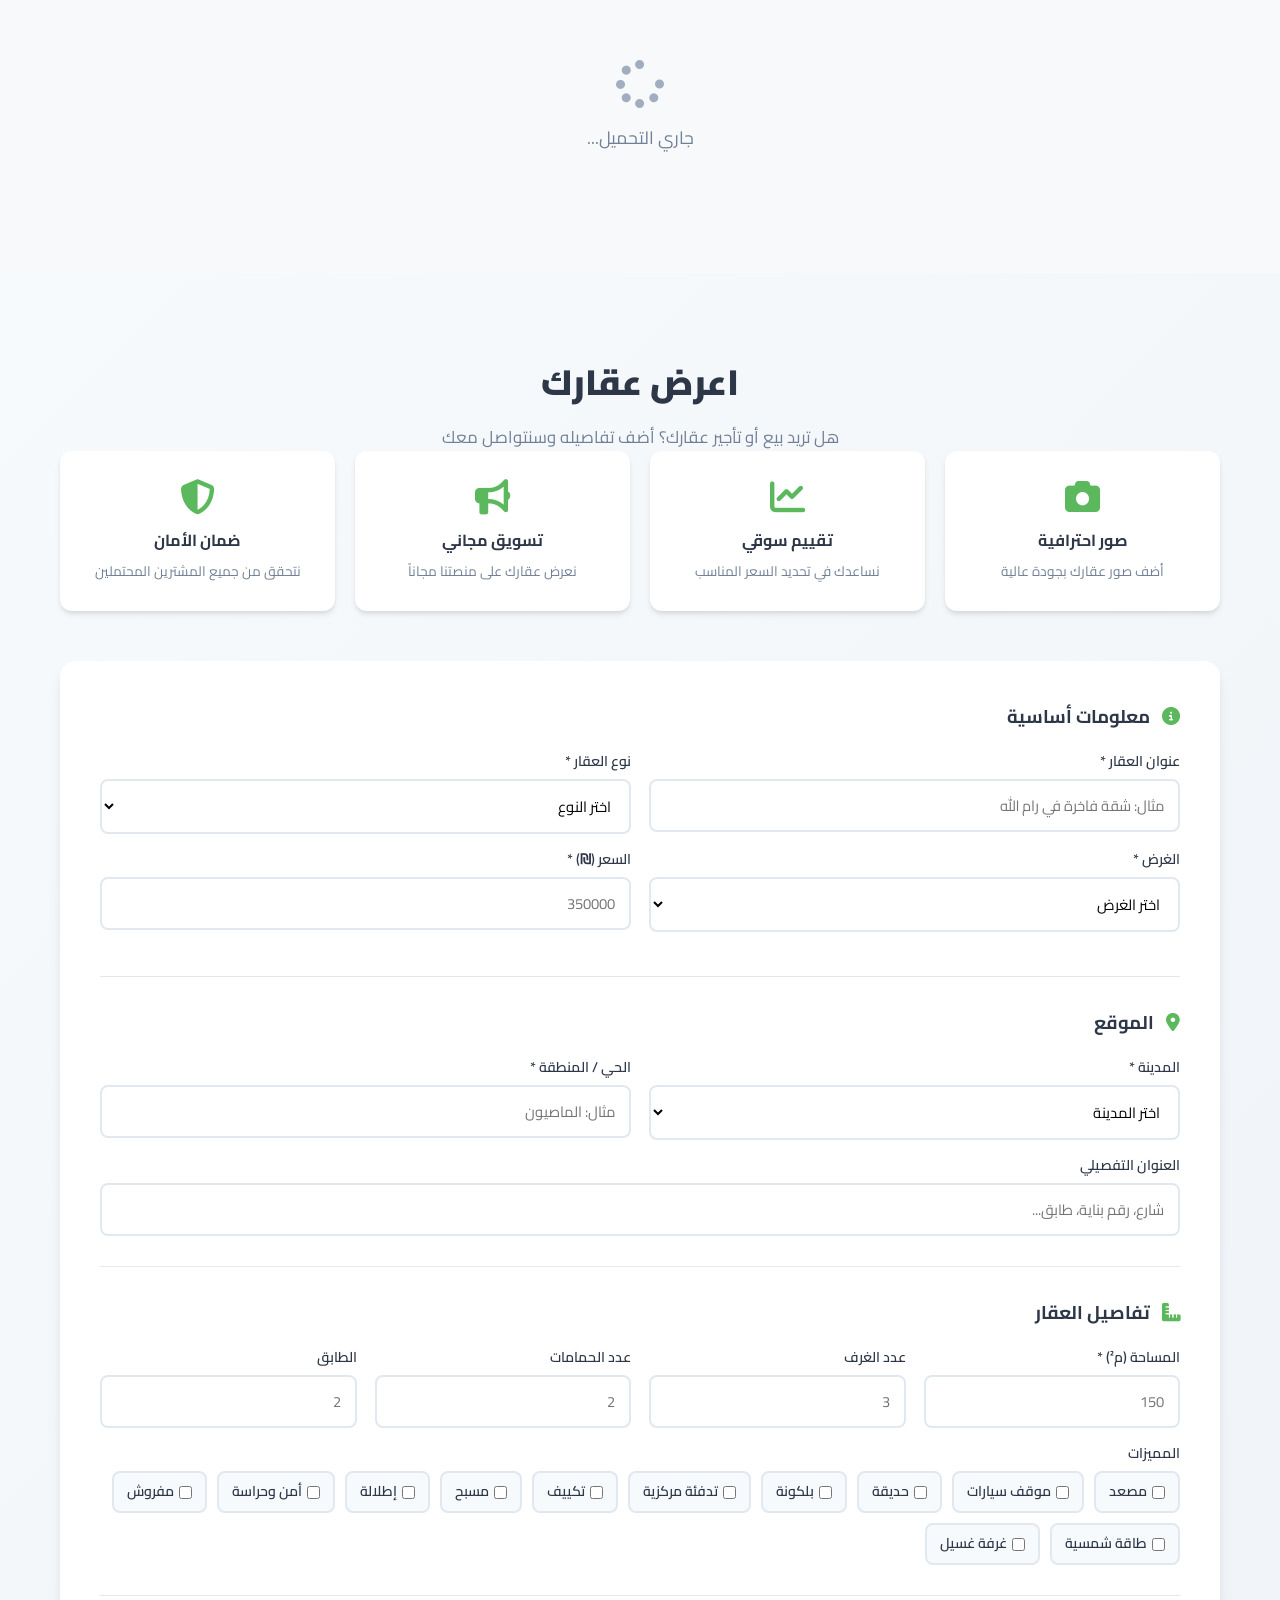
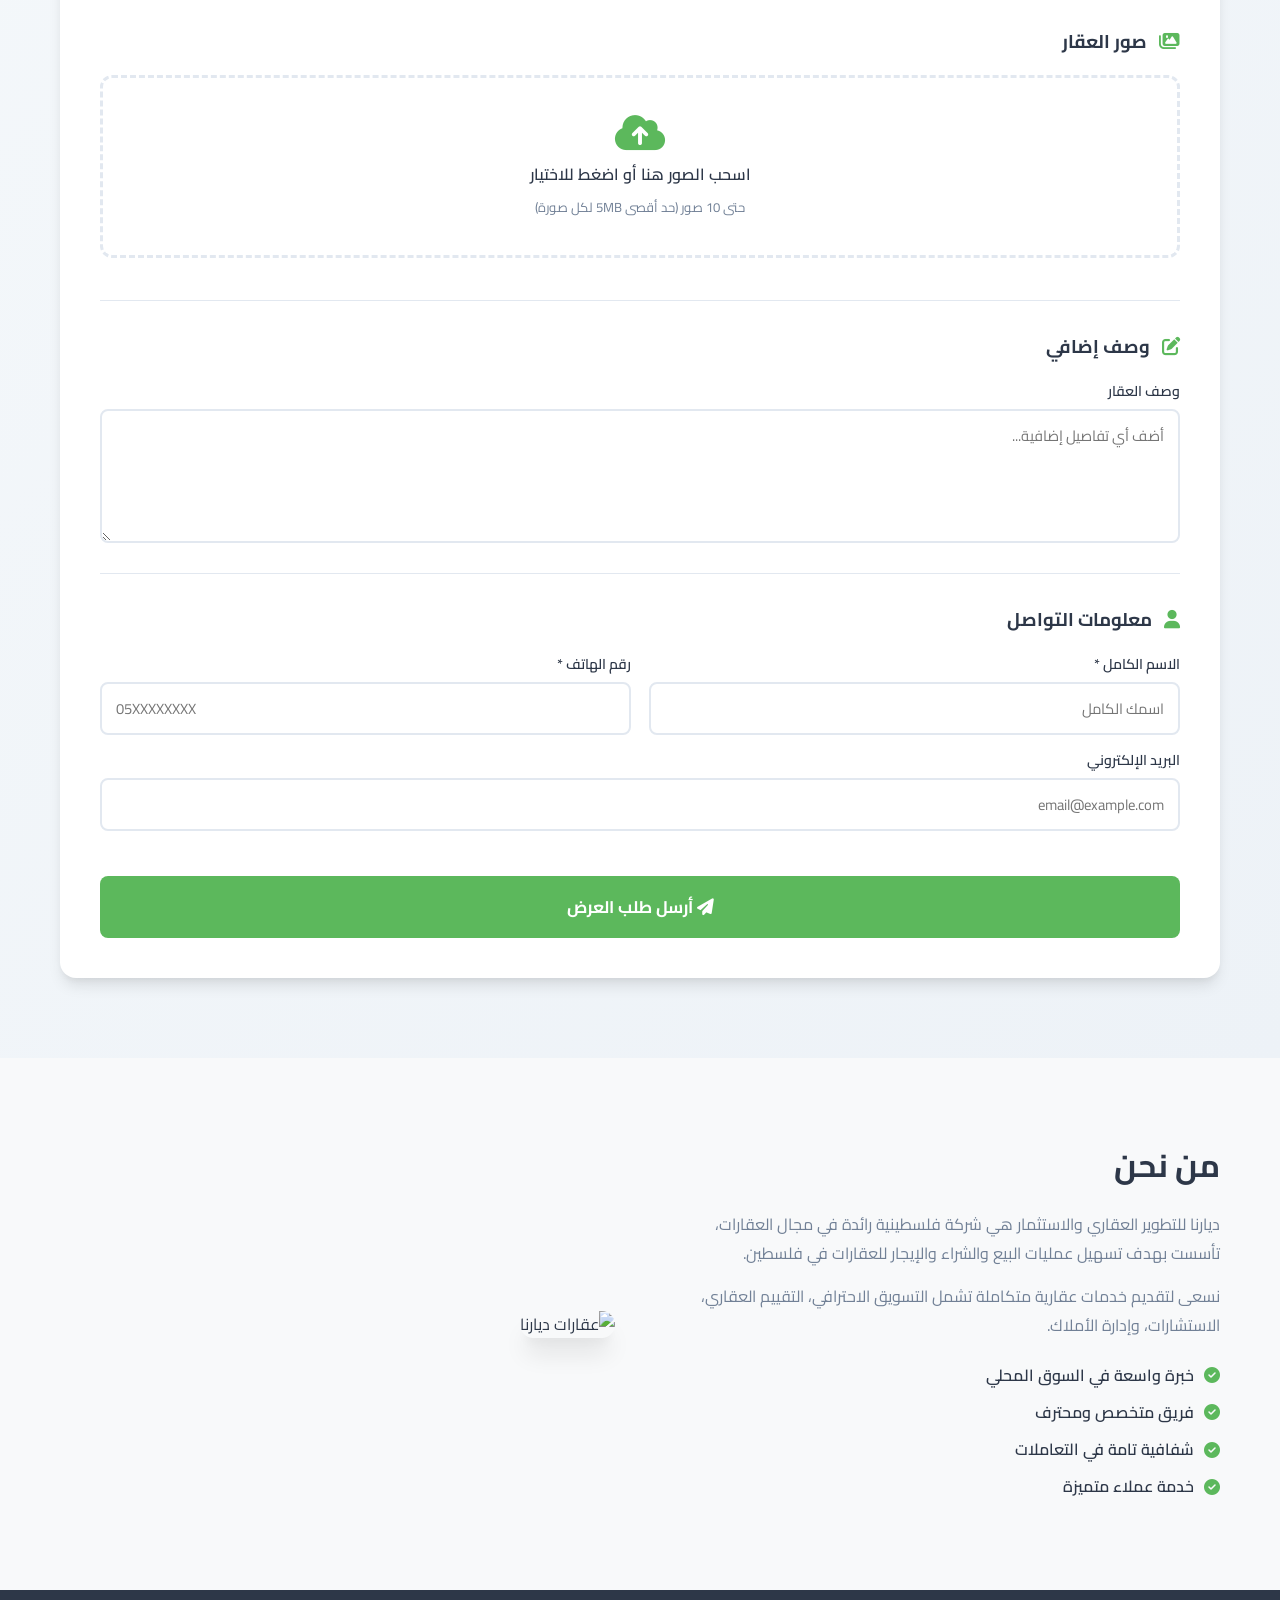
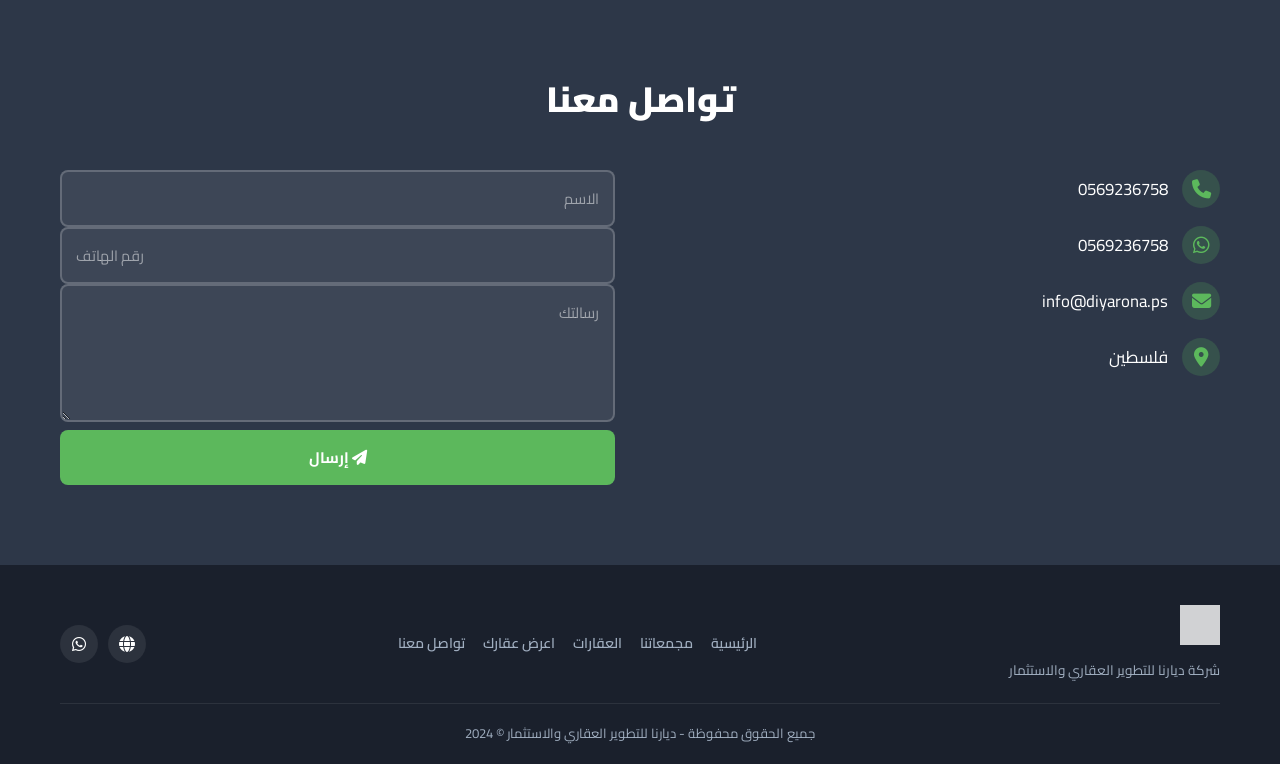
==== commit 5f92a449: "Major update: Compounds, employee mgmt, sorting, bug fixes - Added featured compounds section (النخي" ====
--- a/index.html
+++ b/index.html
@@ -14,10 +14,10 @@
         <div class="nav-container">
             <a href="#" class="nav-logo">
                 <img src="logo.png" alt="ديارنا" class="logo-img">
-                <span class="logo-text">ديارنا</span>
             </a>
             <ul class="nav-links">
                 <li><a href="#home">الرئيسية</a></li>
+                <li><a href="#compounds">مجمعاتنا</a></li>
                 <li><a href="#properties">العقارات</a></li>
                 <li><a href="#list-property">اعرض عقارك</a></li>
                 <li><a href="#about">من نحن</a></li>
@@ -27,7 +27,7 @@
                 <button class="btn-auth" id="authBtn" onclick="openAuthModal()">
                     <i class="fas fa-user"></i> تسجيل الدخول
                 </button>
-                <button class="btn-chat hidden" id="chatBtn" onclick="openChat()">
+                <button class="btn-chat hidden" id="chatBtn" onclick="toggleChatWidget()">
                     <i class="fas fa-comments"></i>
                     <span class="chat-badge hidden" id="chatBadge">0</span>
                 </button>
@@ -42,6 +42,7 @@
         </div>
         <div class="mobile-menu hidden" id="mobileMenu">
             <a href="#home" onclick="toggleMobileMenu()">الرئيسية</a>
+            <a href="#compounds" onclick="toggleMobileMenu()">مجمعاتنا</a>
             <a href="#properties" onclick="toggleMobileMenu()">العقارات</a>
             <a href="#list-property" onclick="toggleMobileMenu()">اعرض عقارك</a>
             <a href="#about" onclick="toggleMobileMenu()">من نحن</a>
@@ -53,8 +54,8 @@
     <section id="home" class="hero">
         <div class="hero-overlay"></div>
         <div class="hero-content">
-            <h1>ديارنا للتطوير العقاري والاستثمار</h1>
-            <p class="hero-subtitle">شريكك الموثوق في عالم العقارات الفلسطينية</p>
+            <img src="logo.png" alt="ديارنا" class="hero-logo">
+            <h1>شريكك الموثوق في عالم العقارات</h1>
             <p class="hero-tagline">بيع · شراء · استثمار · تأجير</p>
             <div class="hero-search">
                 <select id="heroType">
@@ -91,33 +92,38 @@
         </div>
     </section>
 
-    <!-- Stats Section -->
+    <!-- Stats -->
     <section class="stats-section">
         <div class="container">
             <div class="stats-grid">
-                <div class="stat-card">
-                    <i class="fas fa-building"></i>
-                    <span class="stat-number" id="statProperties">0</span>
-                    <span class="stat-label">عقار متاح</span>
-                </div>
-                <div class="stat-card">
-                    <i class="fas fa-handshake"></i>
-                    <span class="stat-number" id="statDeals">150+</span>
-                    <span class="stat-label">صفقة ناجحة</span>
-                </div>
-                <div class="stat-card">
-                    <i class="fas fa-users"></i>
-                    <span class="stat-number" id="statClients">500+</span>
-                    <span class="stat-label">عميل سعيد</span>
-                </div>
-                <div class="stat-card">
-                    <i class="fas fa-map-marker-alt"></i>
-                    <span class="stat-number">10+</span>
-                    <span class="stat-label">مدينة نغطيها</span>
-                </div>
-            </div>
-        </div>
-    </section>
+                <div class="stat-card"><i class="fas fa-building"></i><span class="stat-number" id="statProperties">0</span><span class="stat-label">عقار متاح</span></div>
+                <div class="stat-card"><i class="fas fa-handshake"></i><span class="stat-number">150+</span><span class="stat-label">صفقة ناجحة</span></div>
+                <div class="stat-card"><i class="fas fa-users"></i><span class="stat-number">500+</span><span class="stat-label">عميل سعيد</span></div>
+                <div class="stat-card"><i class="fas fa-map-marker-alt"></i><span class="stat-number">10+</span><span class="stat-label">مدينة نغطيها</span></div>
+            </div>
+        </div>
+    </section>
+
+    <!-- Featured Compounds Section -->
+    <section id="compounds" class="compounds-section">
+        <div class="container">
+            <div class="section-header">
+                <h2 class="section-title">مجمعاتنا السكنية</h2>
+                <p class="section-subtitle">مشاريع حصرية من تطوير شركة ديارنا بأعلى معايير الجودة والرفاهية</p>
+            </div>
+            <div class="compounds-showcase" id="compoundsShowcase">
+                <!-- Loaded dynamically -->
+            </div>
+        </div>
+    </section>
+
+    <!-- Compound Detail Modal (full-page feel) -->
+    <div class="modal-overlay hidden" id="compoundModal">
+        <div class="modal compound-modal">
+            <button class="modal-close" onclick="closeCompoundModal()">&times;</button>
+            <div id="compoundModalContent"></div>
+        </div>
+    </div>
 
     <!-- Properties Section -->
     <section id="properties" class="properties-section">
@@ -125,86 +131,24 @@
             <h2 class="section-title">العقارات المتاحة</h2>
             <p class="section-subtitle">اكتشف أفضل العروض العقارية في فلسطين</p>
 
-            <!-- Filters -->
-            <div class="filters-bar">
-                <div class="filter-group">
-                    <select id="filterType" onchange="applyFilters()">
-                        <option value="">كل الأنواع</option>
-                        <option value="شقة">شقة</option>
-                        <option value="فيلا">فيلا</option>
-                        <option value="أرض">أرض</option>
-                        <option value="مكتب">مكتب تجاري</option>
-                        <option value="محل">محل تجاري</option>
-                        <option value="مستودع">مستودع</option>
+            <!-- Sort Bar -->
+            <div class="sort-bar">
+                <span class="results-count" id="resultsCount">0 نتيجة</span>
+                <div class="sort-options">
+                    <label>ترتيب حسب:</label>
+                    <select id="sortBy" onchange="applySort()">
+                        <option value="newest">الأحدث</option>
+                        <option value="price-asc">السعر: من الأقل</option>
+                        <option value="price-desc">السعر: من الأعلى</option>
+                        <option value="size-desc">المساحة: من الأكبر</option>
+                        <option value="size-asc">المساحة: من الأصغر</option>
                     </select>
                 </div>
-                <div class="filter-group">
-                    <select id="filterCity" onchange="applyFilters()">
-                        <option value="">كل المدن</option>
-                        <option value="رام الله">رام الله</option>
-                        <option value="نابلس">نابلس</option>
-                        <option value="الخليل">الخليل</option>
-                        <option value="بيت لحم">بيت لحم</option>
-                        <option value="جنين">جنين</option>
-                        <option value="طولكرم">طولكرم</option>
-                        <option value="قلقيلية">قلقيلية</option>
-                        <option value="أريحا">أريحا</option>
-                        <option value="القدس">القدس</option>
-                        <option value="غزة">غزة</option>
-                    </select>
-                </div>
-                <div class="filter-group">
-                    <select id="filterPurpose" onchange="applyFilters()">
-                        <option value="">بيع وإيجار</option>
-                        <option value="بيع">للبيع</option>
-                        <option value="إيجار">للإيجار</option>
-                    </select>
-                </div>
-                <div class="filter-group">
-                    <select id="filterPrice" onchange="applyFilters()">
-                        <option value="">كل الأسعار</option>
-                        <optgroup label="أسعار البيع">
-                            <option value="0-100000">أقل من 100,000 ₪</option>
-                            <option value="100000-300000">100,000 - 300,000 ₪</option>
-                            <option value="300000-500000">300,000 - 500,000 ₪</option>
-                            <option value="500000-1000000">500,000 - 1,000,000 ₪</option>
-                            <option value="1000000-99999999">أكثر من 1,000,000 ₪</option>
-                        </optgroup>
-                        <optgroup label="أسعار الإيجار (شهري)">
-                            <option value="0-1500">أقل من 1,500 ₪/شهر</option>
-                            <option value="1500-3000">1,500 - 3,000 ₪/شهر</option>
-                            <option value="3000-5000">3,000 - 5,000 ₪/شهر</option>
-                            <option value="5000-10000">5,000 - 10,000 ₪/شهر</option>
-                            <option value="10000-99999999">أكثر من 10,000 ₪/شهر</option>
-                        </optgroup>
-                    </select>
-                </div>
-                <div class="filter-group">
-                    <select id="filterBedrooms" onchange="applyFilters()">
-                        <option value="">عدد الغرف</option>
-                        <option value="1">1 غرفة</option>
-                        <option value="2">2 غرف</option>
-                        <option value="3">3 غرف</option>
-                        <option value="4">4 غرف</option>
-                        <option value="5">5+ غرف</option>
-                    </select>
-                </div>
-                <button class="btn-reset-filters" onclick="resetFilters()">
-                    <i class="fas fa-redo"></i> إعادة تعيين
-                </button>
-            </div>
-
-            <!-- Properties Grid -->
-            <div class="properties-grid" id="propertiesGrid">
-                <!-- Properties loaded dynamically -->
-            </div>
-            <div class="loading-spinner hidden" id="loadingSpinner">
-                <i class="fas fa-spinner fa-spin"></i> جاري التحميل...
-            </div>
-            <div class="empty-state hidden" id="emptyState">
-                <i class="fas fa-home"></i>
-                <p>لا توجد عقارات تطابق البحث</p>
-            </div>
+            </div>
+
+            <div class="properties-grid" id="propertiesGrid"></div>
+            <div class="loading-spinner hidden" id="loadingSpinner"><i class="fas fa-spinner fa-spin"></i> جاري التحميل...</div>
+            <div class="empty-state hidden" id="emptyState"><i class="fas fa-home"></i><p>لا توجد عقارات تطابق البحث</p></div>
         </div>
     </section>
 
@@ -215,133 +159,70 @@
             <p class="section-subtitle">هل تريد بيع أو تأجير عقارك؟ أضف تفاصيله وسنتواصل معك</p>
 
             <div class="list-property-features">
-                <div class="feature-card">
-                    <i class="fas fa-camera"></i>
-                    <h3>صور احترافية</h3>
-                    <p>أضف صور عقارك بجودة عالية لجذب المشترين</p>
-                </div>
-                <div class="feature-card">
-                    <i class="fas fa-chart-line"></i>
-                    <h3>تقييم سوقي</h3>
-                    <p>نساعدك في تحديد السعر المناسب بناءً على السوق</p>
-                </div>
-                <div class="feature-card">
-                    <i class="fas fa-bullhorn"></i>
-                    <h3>تسويق مجاني</h3>
-                    <p>نعرض عقارك على منصتنا مجاناً للوصول لأكبر عدد</p>
-                </div>
-                <div class="feature-card">
-                    <i class="fas fa-shield-alt"></i>
-                    <h3>ضمان الأمان</h3>
-                    <p>نتحقق من جميع المشترين المحتملين لحمايتك</p>
-                </div>
+                <div class="feature-card"><i class="fas fa-camera"></i><h3>صور احترافية</h3><p>أضف صور عقارك بجودة عالية</p></div>
+                <div class="feature-card"><i class="fas fa-chart-line"></i><h3>تقييم سوقي</h3><p>نساعدك في تحديد السعر المناسب</p></div>
+                <div class="feature-card"><i class="fas fa-bullhorn"></i><h3>تسويق مجاني</h3><p>نعرض عقارك على منصتنا مجاناً</p></div>
+                <div class="feature-card"><i class="fas fa-shield-alt"></i><h3>ضمان الأمان</h3><p>نتحقق من جميع المشترين المحتملين</p></div>
             </div>
 
             <div class="list-property-form-wrapper">
-                <form id="listPropertyForm" class="list-property-form" onsubmit="submitProperty(event)">
+                <form id="listPropertyForm" class="list-property-form">
                     <div class="form-section">
                         <h3><i class="fas fa-info-circle"></i> معلومات أساسية</h3>
                         <div class="form-row">
-                            <div class="form-group">
-                                <label>عنوان العقار *</label>
-                                <input type="text" id="propTitle" required placeholder="مثال: شقة فاخرة في رام الله">
-                            </div>
-                            <div class="form-group">
-                                <label>نوع العقار *</label>
+                            <div class="form-group"><label>عنوان العقار *</label><input type="text" id="propTitle" required placeholder="مثال: شقة فاخرة في رام الله"></div>
+                            <div class="form-group"><label>نوع العقار *</label>
                                 <select id="propType" required>
                                     <option value="">اختر النوع</option>
-                                    <option value="شقة">شقة</option>
-                                    <option value="فيلا">فيلا</option>
-                                    <option value="أرض">أرض</option>
-                                    <option value="مكتب">مكتب تجاري</option>
-                                    <option value="محل">محل تجاري</option>
-                                    <option value="مستودع">مستودع</option>
-                                    <option value="عمارة">عمارة سكنية</option>
-                                    <option value="مزرعة">مزرعة</option>
+                                    <option value="شقة">شقة</option><option value="فيلا">فيلا</option><option value="أرض">أرض</option>
+                                    <option value="مكتب">مكتب تجاري</option><option value="محل">محل تجاري</option><option value="مستودع">مستودع</option>
+                                    <option value="عمارة">عمارة سكنية</option><option value="مزرعة">مزرعة</option>
                                 </select>
                             </div>
                         </div>
                         <div class="form-row">
-                            <div class="form-group">
-                                <label>الغرض *</label>
-                                    <select id="propPurpose" required onchange="toggleRentPeriod()">
-                                    <option value="">اختر الغرض</option>
-                                    <option value="بيع">للبيع</option>
-                                    <option value="إيجار">للإيجار</option>
+                            <div class="form-group"><label>الغرض *</label>
+                                <select id="propPurpose" required onchange="toggleRentPeriod()">
+                                    <option value="">اختر الغرض</option><option value="بيع">للبيع</option><option value="إيجار">للإيجار</option>
                                 </select>
                             </div>
-                            <div class="form-group">
-                                <label>السعر (₪) *</label>
-                                <input type="number" id="propPrice" required placeholder="مثال: 350000">
-                            </div>
-                            </div>
-                            <div class="form-row hidden" id="rentPeriodRow">
-                                <div class="form-group">
-                                    <label>فترة الإيجار *</label>
-                                    <select id="propRentPeriod">
-                                        <option value="شهري">شهري</option>
-                                        <option value="سنوي">سنوي</option>
-                                    </select>
-                                </div>
-                                <div class="form-group">
-                                    <!-- spacer -->
-                                </div>
+                            <div class="form-group"><label>السعر (₪) *</label><input type="number" id="propPrice" required placeholder="350000"></div>
+                        </div>
+                        <div class="form-row hidden" id="rentPeriodRow">
+                            <div class="form-group"><label>فترة الإيجار</label>
+                                <select id="propRentPeriod"><option value="شهري">شهري</option><option value="سنوي">سنوي</option></select>
+                            </div>
+                            <div class="form-group"></div>
                         </div>
                     </div>
 
                     <div class="form-section">
                         <h3><i class="fas fa-map-marker-alt"></i> الموقع</h3>
                         <div class="form-row">
-                            <div class="form-group">
-                                <label>المدينة *</label>
+                            <div class="form-group"><label>المدينة *</label>
                                 <select id="propCity" required>
                                     <option value="">اختر المدينة</option>
-                                    <option value="رام الله">رام الله</option>
-                                    <option value="نابلس">نابلس</option>
-                                    <option value="الخليل">الخليل</option>
-                                    <option value="بيت لحم">بيت لحم</option>
-                                    <option value="جنين">جنين</option>
-                                    <option value="طولكرم">طولكرم</option>
-                                    <option value="قلقيلية">قلقيلية</option>
-                                    <option value="أريحا">أريحا</option>
-                                    <option value="القدس">القدس</option>
-                                    <option value="غزة">غزة</option>
+                                    <option value="رام الله">رام الله</option><option value="نابلس">نابلس</option><option value="الخليل">الخليل</option>
+                                    <option value="بيت لحم">بيت لحم</option><option value="جنين">جنين</option><option value="طولكرم">طولكرم</option>
+                                    <option value="قلقيلية">قلقيلية</option><option value="أريحا">أريحا</option><option value="القدس">القدس</option><option value="غزة">غزة</option>
                                 </select>
                             </div>
-                            <div class="form-group">
-                                <label>الحي / المنطقة *</label>
-                                <input type="text" id="propArea" required placeholder="مثال: الماصيون">
-                            </div>
-                        </div>
-                        <div class="form-group full-width">
-                            <label>العنوان التفصيلي</label>
-                            <input type="text" id="propAddress" placeholder="شارع، رقم بناية، طابق...">
-                        </div>
+                            <div class="form-group"><label>الحي / المنطقة *</label><input type="text" id="propArea" required placeholder="مثال: الماصيون"></div>
+                        </div>
+                        <div class="form-group full-width"><label>العنوان التفصيلي</label><input type="text" id="propAddress" placeholder="شارع، رقم بناية، طابق..."></div>
                     </div>
 
                     <div class="form-section">
                         <h3><i class="fas fa-ruler-combined"></i> تفاصيل العقار</h3>
                         <div class="form-row four-cols">
-                            <div class="form-group">
-                                <label>المساحة (م²) *</label>
-                                <input type="number" id="propSize" required placeholder="150">
-                            </div>
-                            <div class="form-group">
-                                <label>عدد الغرف</label>
-                                <input type="number" id="propBedrooms" placeholder="3">
-                            </div>
-                            <div class="form-group">
-                                <label>عدد الحمامات</label>
-                                <input type="number" id="propBathrooms" placeholder="2">
-                            </div>
-                            <div class="form-group">
-                                <label>الطابق</label>
-                                <input type="number" id="propFloor" placeholder="2">
-                            </div>
+                            <div class="form-group"><label>المساحة (م²) *</label><input type="number" id="propSize" required placeholder="150"></div>
+                            <div class="form-group"><label>عدد الغرف</label><input type="number" id="propBedrooms" placeholder="3"></div>
+                            <div class="form-group"><label>عدد الحمامات</label><input type="number" id="propBathrooms" placeholder="2"></div>
+                            <div class="form-group"><label>الطابق</label><input type="number" id="propFloor" placeholder="2"></div>
                         </div>
                         <div class="form-group full-width">
                             <label>المميزات</label>
-                            <div class="features-checkboxes">
+                            <div class="features-checkboxes" id="featuresCheckboxes">
                                 <label class="checkbox-label"><input type="checkbox" value="مصعد"> مصعد</label>
                                 <label class="checkbox-label"><input type="checkbox" value="موقف سيارات"> موقف سيارات</label>
                                 <label class="checkbox-label"><input type="checkbox" value="حديقة"> حديقة</label>
@@ -364,38 +245,26 @@
                             <input type="file" id="propImages" multiple accept="image/*" onchange="handleImageUpload(event)">
                             <i class="fas fa-cloud-upload-alt"></i>
                             <p>اسحب الصور هنا أو اضغط للاختيار</p>
-                            <span>يمكنك رفع حتى 10 صور (حد أقصى 5MB لكل صورة)</span>
+                            <span>حتى 10 صور (حد أقصى 5MB لكل صورة)</span>
                         </div>
                         <div class="image-preview-grid" id="imagePreviewGrid"></div>
                     </div>
 
                     <div class="form-section">
                         <h3><i class="fas fa-edit"></i> وصف إضافي</h3>
-                        <div class="form-group full-width">
-                            <label>وصف العقار</label>
-                            <textarea id="propDescription" rows="4" placeholder="أضف أي تفاصيل إضافية عن العقار..."></textarea>
-                        </div>
+                        <div class="form-group full-width"><label>وصف العقار</label><textarea id="propDescription" rows="4" placeholder="أضف أي تفاصيل إضافية..."></textarea></div>
                     </div>
 
                     <div class="form-section">
                         <h3><i class="fas fa-user"></i> معلومات التواصل</h3>
                         <div class="form-row">
-                            <div class="form-group">
-                                <label>الاسم الكامل *</label>
-                                <input type="text" id="propOwnerName" required placeholder="اسمك الكامل">
-                            </div>
-                            <div class="form-group">
-                                <label>رقم الهاتف *</label>
-                                <input type="tel" id="propOwnerPhone" required placeholder="05XXXXXXXX">
-                            </div>
-                        </div>
-                        <div class="form-group full-width">
-                            <label>البريد الإلكتروني</label>
-                            <input type="email" id="propOwnerEmail" placeholder="email@example.com">
-                        </div>
-                    </div>
-
-                    <button type="submit" class="btn-submit-property">
+                            <div class="form-group"><label>الاسم الكامل *</label><input type="text" id="propOwnerName" required placeholder="اسمك الكامل"></div>
+                            <div class="form-group"><label>رقم الهاتف *</label><input type="tel" id="propOwnerPhone" required placeholder="05XXXXXXXX"></div>
+                        </div>
+                        <div class="form-group full-width"><label>البريد الإلكتروني</label><input type="email" id="propOwnerEmail" placeholder="email@example.com"></div>
+                    </div>
+
+                    <button type="submit" class="btn-submit-property" id="submitPropertyBtn">
                         <i class="fas fa-paper-plane"></i> أرسل طلب العرض
                     </button>
                 </form>
@@ -410,29 +279,15 @@
                 <div class="about-text">
                     <h2>من نحن</h2>
                     <p>ديارنا للتطوير العقاري والاستثمار هي شركة فلسطينية رائدة في مجال العقارات، تأسست بهدف تسهيل عمليات البيع والشراء والإيجار للعقارات في فلسطين.</p>
-                    <p>نسعى لتقديم خدمات عقارية متكاملة تشمل التسويق الاحترافي، التقييم العقاري، الاستشارات، وإدارة الأملاك بأعلى معايير الجودة والشفافية.</p>
+                    <p>نسعى لتقديم خدمات عقارية متكاملة تشمل التسويق الاحترافي، التقييم العقاري، الاستشارات، وإدارة الأملاك.</p>
                     <div class="about-features">
-                        <div class="about-feature">
-                            <i class="fas fa-check-circle"></i>
-                            <span>خبرة واسعة في السوق المحلي</span>
-                        </div>
-                        <div class="about-feature">
-                            <i class="fas fa-check-circle"></i>
-                            <span>فريق متخصص ومحترف</span>
-                        </div>
-                        <div class="about-feature">
-                            <i class="fas fa-check-circle"></i>
-                            <span>شفافية تامة في التعاملات</span>
-                        </div>
-                        <div class="about-feature">
-                            <i class="fas fa-check-circle"></i>
-                            <span>خدمة عملاء متميزة</span>
-                        </div>
-                    </div>
-                </div>
-                <div class="about-image">
-                    <img src="https://images.unsplash.com/photo-1560518883-ce09059eeffa?w=600&h=400&fit=crop" alt="عقارات ديارنا">
-                </div>
+                        <div class="about-feature"><i class="fas fa-check-circle"></i><span>خبرة واسعة في السوق المحلي</span></div>
+                        <div class="about-feature"><i class="fas fa-check-circle"></i><span>فريق متخصص ومحترف</span></div>
+                        <div class="about-feature"><i class="fas fa-check-circle"></i><span>شفافية تامة في التعاملات</span></div>
+                        <div class="about-feature"><i class="fas fa-check-circle"></i><span>خدمة عملاء متميزة</span></div>
+                    </div>
+                </div>
+                <div class="about-image"><img src="https://images.unsplash.com/photo-1560518883-ce09059eeffa?w=600&h=400&fit=crop" alt="عقارات ديارنا"></div>
             </div>
         </div>
     </section>
@@ -443,36 +298,16 @@
             <h2 class="section-title">تواصل معنا</h2>
             <div class="contact-grid">
                 <div class="contact-info">
-                    <div class="contact-item">
-                        <i class="fas fa-phone"></i>
-                        <span>0569236758</span>
-                    </div>
-                    <div class="contact-item">
-                        <i class="fab fa-whatsapp"></i>
-                        <span>0569236758</span>
-                    </div>
-                    <div class="contact-item">
-                        <i class="fas fa-envelope"></i>
-                        <span>info@diyarona.ps</span>
-                    </div>
-                    <div class="contact-item">
-                        <i class="fas fa-map-marker-alt"></i>
-                        <span>فلسطين</span>
-                    </div>
+                    <div class="contact-item"><i class="fas fa-phone"></i><span>0569236758</span></div>
+                    <div class="contact-item"><i class="fab fa-whatsapp"></i><span>0569236758</span></div>
+                    <div class="contact-item"><i class="fas fa-envelope"></i><span>info@diyarona.ps</span></div>
+                    <div class="contact-item"><i class="fas fa-map-marker-alt"></i><span>فلسطين</span></div>
                 </div>
                 <form class="contact-form" id="contactForm" onsubmit="submitContact(event)">
-                    <div class="form-group">
-                        <input type="text" id="contactName" required placeholder="الاسم">
-                    </div>
-                    <div class="form-group">
-                        <input type="tel" id="contactPhone" required placeholder="رقم الهاتف">
-                    </div>
-                    <div class="form-group">
-                        <textarea id="contactMessage" rows="4" required placeholder="رسالتك"></textarea>
-                    </div>
-                    <button type="submit" class="btn-contact-submit">
-                        <i class="fas fa-paper-plane"></i> إرسال
-                    </button>
+                    <div class="form-group"><input type="text" id="contactName" required placeholder="الاسم"></div>
+                    <div class="form-group"><input type="tel" id="contactPhone" required placeholder="رقم الهاتف"></div>
+                    <div class="form-group"><textarea id="contactMessage" rows="4" required placeholder="رسالتك"></textarea></div>
+                    <button type="submit" class="btn-contact-submit"><i class="fas fa-paper-plane"></i> إرسال</button>
                 </form>
             </div>
         </div>
@@ -482,24 +317,14 @@
     <footer class="footer">
         <div class="container">
             <div class="footer-content">
-                <div class="footer-brand">
-                    <h3>ديارنا</h3>
-                    <p>للتطوير العقاري والاستثمار</p>
-                </div>
-                <div class="footer-links">
-                    <a href="#home">الرئيسية</a>
-                    <a href="#properties">العقارات</a>
-                    <a href="#list-property">اعرض عقارك</a>
-                    <a href="#contact">تواصل معنا</a>
-                </div>
+                <div class="footer-brand"><img src="logo.png" alt="ديارنا" class="footer-logo"><p>شركة ديارنا للتطوير العقاري والاستثمار</p></div>
+                <div class="footer-links"><a href="#home">الرئيسية</a><a href="#compounds">مجمعاتنا</a><a href="#properties">العقارات</a><a href="#list-property">اعرض عقارك</a><a href="#contact">تواصل معنا</a></div>
                 <div class="footer-social">
                     <a href="http://www.diyarona.ps/" target="_blank"><i class="fas fa-globe"></i></a>
                     <a href="https://wa.me/972569236758" target="_blank"><i class="fab fa-whatsapp"></i></a>
                 </div>
             </div>
-            <div class="footer-bottom">
-                <p>جميع الحقوق محفوظة - ديارنا للتطوير العقاري والاستثمار © 2024</p>
-            </div>
+            <div class="footer-bottom"><p>جميع الحقوق محفوظة - ديارنا للتطوير العقاري والاستثمار © 2024</p></div>
         </div>
     </footer>
 
@@ -512,33 +337,15 @@
                 <button class="auth-tab" onclick="switchAuthTab('register')">إنشاء حساب</button>
             </div>
             <form id="loginForm" class="auth-form" onsubmit="loginUser(event)">
-                <div class="form-group">
-                    <label>البريد الإلكتروني أو رقم الهاتف</label>
-                    <input type="text" id="loginEmail" required placeholder="email@example.com">
-                </div>
-                <div class="form-group">
-                    <label>كلمة المرور</label>
-                    <input type="password" id="loginPassword" required placeholder="********">
-                </div>
+                <div class="form-group"><label>البريد أو رقم الهاتف</label><input type="text" id="loginEmail" required placeholder="email@example.com"></div>
+                <div class="form-group"><label>كلمة المرور</label><input type="password" id="loginPassword" required placeholder="********"></div>
                 <button type="submit" class="btn-auth-submit">دخول</button>
             </form>
             <form id="registerForm" class="auth-form hidden" onsubmit="registerUser(event)">
-                <div class="form-group">
-                    <label>الاسم الكامل</label>
-                    <input type="text" id="regName" required placeholder="اسمك الكامل">
-                </div>
-                <div class="form-group">
-                    <label>رقم الهاتف</label>
-                    <input type="tel" id="regPhone" required placeholder="05XXXXXXXX">
-                </div>
-                <div class="form-group">
-                    <label>البريد الإلكتروني</label>
-                    <input type="email" id="regEmail" required placeholder="email@example.com">
-                </div>
-                <div class="form-group">
-                    <label>كلمة المرور</label>
-                    <input type="password" id="regPassword" required minlength="6" placeholder="6 أحرف على الأقل">
-                </div>
+                <div class="form-group"><label>الاسم الكامل</label><input type="text" id="regName" required placeholder="اسمك الكامل"></div>
+                <div class="form-group"><label>رقم الهاتف</label><input type="tel" id="regPhone" required placeholder="05XXXXXXXX"></div>
+                <div class="form-group"><label>البريد الإلكتروني</label><input type="email" id="regEmail" required placeholder="email@example.com"></div>
+                <div class="form-group"><label>كلمة المرور</label><input type="password" id="regPassword" required minlength="6" placeholder="6 أحرف على الأقل"></div>
                 <button type="submit" class="btn-auth-submit">إنشاء حساب</button>
             </form>
         </div>
@@ -558,11 +365,7 @@
             <h4><i class="fas fa-comments"></i> محادثة مع المبيعات</h4>
             <button class="chat-minimize" onclick="toggleChatWidget()"><i class="fas fa-minus"></i></button>
         </div>
-        <div class="chat-messages" id="chatMessages">
-            <div class="chat-welcome">
-                <p>مرحباً! كيف يمكننا مساعدتك؟</p>
-            </div>
-        </div>
+        <div class="chat-messages" id="chatMessages"><div class="chat-welcome"><p>مرحباً! كيف يمكننا مساعدتك؟</p></div></div>
         <div class="chat-input-area">
             <input type="text" id="chatInput" placeholder="اكتب رسالتك..." onkeypress="if(event.key==='Enter')sendMessage()">
             <button onclick="sendMessage()"><i class="fas fa-paper-plane"></i></button>
@@ -573,7 +376,7 @@
         <span class="fab-badge hidden" id="fabBadge">0</span>
     </button>
 
-    <!-- Toast Notification -->
+    <!-- Toast -->
     <div class="toast hidden" id="toast"></div>
 
     <!-- Scripts -->
--- a/style.css
+++ b/style.css
@@ -1,10 +1,11 @@
 :root {
-    --primary: #1a3a5c;
-    --primary-light: #2c5282;
-    --primary-dark: #0f2744;
-    --accent: #c8a45c;
-    --accent-light: #dbb978;
-    --accent-dark: #a68840;
+    --primary: #4a5568;
+    --primary-light: #5a6b80;
+    --primary-dark: #2d3748;
+    --accent: #5cb85c;
+    --accent-light: #6fcf6f;
+    --accent-dark: #449d44;
+    --gold: #c8a45c;
     --bg-main: #f8f9fa;
     --bg-card: #ffffff;
     --bg-dark: #1a202c;
@@ -23,1506 +24,306 @@
     --font: 'Cairo', sans-serif;
 }
 
-* {
-    margin: 0;
-    padding: 0;
-    box-sizing: border-box;
-}
-
-body {
-    font-family: var(--font);
-    background: var(--bg-main);
-    color: var(--text-primary);
-    line-height: 1.7;
-    overflow-x: hidden;
-}
-
-.container {
-    max-width: 1200px;
-    margin: 0 auto;
-    padding: 0 20px;
-}
-
-.hidden {
-    display: none !important;
-}
+* { margin: 0; padding: 0; box-sizing: border-box; }
+body { font-family: var(--font); background: var(--bg-main); color: var(--text-primary); line-height: 1.7; overflow-x: hidden; }
+.container { max-width: 1200px; margin: 0 auto; padding: 0 20px; }
+.hidden { display: none !important; }
 
 /* Navbar */
-.navbar {
-    position: fixed;
-    top: 0;
-    left: 0;
-    right: 0;
-    z-index: 1000;
-    background: rgba(26, 58, 92, 0.95);
-    backdrop-filter: blur(10px);
-    padding: 12px 0;
-    box-shadow: 0 2px 10px rgba(0,0,0,0.2);
-}
-
-.nav-container {
-    max-width: 1200px;
-    margin: 0 auto;
-    padding: 0 20px;
-    display: flex;
-    align-items: center;
-    justify-content: space-between;
-}
-
-.nav-logo {
-    display: flex;
-    align-items: center;
-    gap: 10px;
-    text-decoration: none;
-}
-
-.logo-img {
-    width: 42px;
-    height: 42px;
-    border-radius: 50%;
-    object-fit: cover;
-    border: 2px solid var(--accent);
-}
-
-.logo-text {
-    font-size: 1.4rem;
-    font-weight: 800;
-    color: var(--accent);
-    letter-spacing: -0.5px;
-}
-
-.nav-links {
-    display: flex;
-    list-style: none;
-    gap: 8px;
-}
-
-.nav-links a {
-    text-decoration: none;
-    color: var(--text-white);
-    font-weight: 600;
-    font-size: 0.95rem;
-    padding: 8px 16px;
-    border-radius: var(--radius-sm);
-    transition: var(--transition);
-}
-
-.nav-links a:hover {
-    background: rgba(200, 164, 92, 0.2);
-    color: var(--accent);
-}
-
-.nav-actions {
-    display: flex;
-    align-items: center;
-    gap: 12px;
-}
-
-.btn-auth {
-    background: var(--accent);
-    color: var(--primary-dark);
-    border: none;
-    padding: 8px 20px;
-    border-radius: var(--radius-sm);
-    font-family: var(--font);
-    font-weight: 700;
-    font-size: 0.9rem;
-    cursor: pointer;
-    transition: var(--transition);
-}
-
-.btn-auth:hover {
-    background: var(--accent-light);
-    transform: translateY(-1px);
-}
-
-.btn-chat {
-    background: transparent;
-    border: 2px solid var(--accent);
-    color: var(--accent);
-    padding: 8px 14px;
-    border-radius: var(--radius-sm);
-    font-size: 1rem;
-    cursor: pointer;
-    position: relative;
-    transition: var(--transition);
-}
-
-.btn-chat:hover {
-    background: var(--accent);
-    color: var(--primary-dark);
-}
-
-.chat-badge, .fab-badge {
-    position: absolute;
-    top: -6px;
-    right: -6px;
-    background: #e53e3e;
-    color: white;
-    font-size: 0.7rem;
-    width: 18px;
-    height: 18px;
-    border-radius: 50%;
-    display: flex;
-    align-items: center;
-    justify-content: center;
-    font-weight: 700;
-}
-
-.user-menu {
-    display: flex;
-    align-items: center;
-    gap: 10px;
-}
-
-.user-name {
-    color: var(--accent);
-    font-weight: 600;
-    font-size: 0.9rem;
-}
-
-.btn-logout {
-    background: transparent;
-    border: 1px solid rgba(255,255,255,0.3);
-    color: var(--text-white);
-    padding: 6px 10px;
-    border-radius: var(--radius-sm);
-    cursor: pointer;
-    transition: var(--transition);
-}
-
-.btn-logout:hover {
-    background: #e53e3e;
-    border-color: #e53e3e;
-}
-
-.mobile-menu-btn {
-    display: none;
-    background: transparent;
-    border: none;
-    color: var(--text-white);
-    font-size: 1.4rem;
-    cursor: pointer;
-}
-
-.mobile-menu {
-    background: var(--primary-dark);
-    padding: 15px 20px;
-    display: flex;
-    flex-direction: column;
-    gap: 10px;
-}
-
-.mobile-menu a {
-    color: var(--text-white);
-    text-decoration: none;
-    font-weight: 600;
-    padding: 10px;
-    border-radius: var(--radius-sm);
-    transition: var(--transition);
-}
-
-.mobile-menu a:hover {
-    background: rgba(200, 164, 92, 0.2);
-    color: var(--accent);
-}
+.navbar { position: fixed; top: 0; left: 0; right: 0; z-index: 1000; background: rgba(255,255,255,0.97); backdrop-filter: blur(10px); padding: 10px 0; box-shadow: 0 1px 10px rgba(0,0,0,0.08); }
+.nav-container { max-width: 1200px; margin: 0 auto; padding: 0 20px; display: flex; align-items: center; justify-content: space-between; }
+.nav-logo { display: flex; align-items: center; text-decoration: none; }
+.logo-img { height: 48px; object-fit: contain; }
+.nav-links { display: flex; list-style: none; gap: 6px; }
+.nav-links a { text-decoration: none; color: var(--text-primary); font-weight: 600; font-size: 0.92rem; padding: 8px 14px; border-radius: var(--radius-sm); transition: var(--transition); }
+.nav-links a:hover { background: rgba(92,184,92,0.1); color: var(--accent); }
+.nav-actions { display: flex; align-items: center; gap: 12px; }
+.btn-auth { background: var(--accent); color: white; border: none; padding: 8px 20px; border-radius: var(--radius-sm); font-family: var(--font); font-weight: 700; font-size: 0.88rem; cursor: pointer; transition: var(--transition); }
+.btn-auth:hover { background: var(--accent-dark); transform: translateY(-1px); }
+.btn-chat { background: transparent; border: 2px solid var(--accent); color: var(--accent); padding: 8px 14px; border-radius: var(--radius-sm); font-size: 1rem; cursor: pointer; position: relative; transition: var(--transition); }
+.btn-chat:hover { background: var(--accent); color: white; }
+.chat-badge, .fab-badge { position: absolute; top: -6px; right: -6px; background: #e53e3e; color: white; font-size: 0.7rem; width: 18px; height: 18px; border-radius: 50%; display: flex; align-items: center; justify-content: center; font-weight: 700; }
+.user-menu { display: flex; align-items: center; gap: 10px; }
+.user-name { color: var(--accent-dark); font-weight: 600; font-size: 0.88rem; }
+.btn-logout { background: transparent; border: 1px solid var(--border); color: var(--text-secondary); padding: 6px 10px; border-radius: var(--radius-sm); cursor: pointer; transition: var(--transition); }
+.btn-logout:hover { background: #e53e3e; color: white; border-color: #e53e3e; }
+.mobile-menu-btn { display: none; background: transparent; border: none; color: var(--text-primary); font-size: 1.4rem; cursor: pointer; }
+.mobile-menu { background: white; padding: 15px 20px; display: flex; flex-direction: column; gap: 8px; border-top: 1px solid var(--border); }
+.mobile-menu a { color: var(--text-primary); text-decoration: none; font-weight: 600; padding: 10px; border-radius: var(--radius-sm); transition: var(--transition); }
+.mobile-menu a:hover { background: rgba(92,184,92,0.1); color: var(--accent); }
 
 /* Hero */
-.hero {
-    height: 100vh;
-    min-height: 600px;
-    display: flex;
-    align-items: center;
-    justify-content: center;
-    position: relative;
-    background: url('hero-bg.png') center center / cover no-repeat;
-    text-align: center;
-}
-
-.hero-overlay {
-    position: absolute;
-    inset: 0;
-    background: linear-gradient(135deg, rgba(15, 39, 68, 0.85), rgba(26, 58, 92, 0.7));
-}
-
-.hero-content {
-    position: relative;
-    z-index: 2;
-    padding: 20px;
-    max-width: 800px;
-}
-
-.hero-content h1 {
-    font-size: 3rem;
-    font-weight: 900;
-    color: var(--text-white);
-    margin-bottom: 15px;
-    text-shadow: 0 2px 10px rgba(0,0,0,0.3);
-}
-
-.hero-subtitle {
-    font-size: 1.3rem;
-    color: var(--accent-light);
-    margin-bottom: 8px;
-    font-weight: 600;
-}
-
-.hero-tagline {
-    font-size: 1.1rem;
-    color: rgba(255,255,255,0.8);
-    margin-bottom: 40px;
-    letter-spacing: 2px;
-}
-
-.hero-search {
-    display: flex;
-    gap: 10px;
-    background: rgba(255,255,255,0.95);
-    padding: 15px 20px;
-    border-radius: var(--radius-lg);
-    box-shadow: var(--shadow-xl);
-    flex-wrap: wrap;
-    justify-content: center;
-}
-
-.hero-search select {
-    padding: 12px 20px;
-    border: 2px solid var(--border);
-    border-radius: var(--radius-sm);
-    font-family: var(--font);
-    font-size: 0.95rem;
-    font-weight: 600;
-    color: var(--text-primary);
-    background: white;
-    cursor: pointer;
-    min-width: 140px;
-    transition: var(--transition);
-}
-
-.hero-search select:focus {
-    border-color: var(--accent);
-    outline: none;
-}
-
-.btn-search {
-    background: var(--accent);
-    color: var(--primary-dark);
-    border: none;
-    padding: 12px 30px;
-    border-radius: var(--radius-sm);
-    font-family: var(--font);
-    font-size: 1rem;
-    font-weight: 700;
-    cursor: pointer;
-    transition: var(--transition);
-}
-
-.btn-search:hover {
-    background: var(--accent-dark);
-    color: white;
-    transform: translateY(-2px);
-    box-shadow: var(--shadow-lg);
-}
+.hero { height: 100vh; min-height: 600px; display: flex; align-items: center; justify-content: center; position: relative; background: url('hero-bg.png') center center / cover no-repeat; text-align: center; }
+.hero-overlay { position: absolute; inset: 0; background: linear-gradient(135deg, rgba(26,32,44,0.82), rgba(45,55,72,0.65)); }
+.hero-content { position: relative; z-index: 2; padding: 20px; max-width: 800px; }
+.hero-logo { width: 180px; margin-bottom: 25px; filter: brightness(0) invert(1); opacity: 0.95; }
+.hero-content h1 { font-size: 2.8rem; font-weight: 900; color: var(--text-white); margin-bottom: 10px; text-shadow: 0 2px 10px rgba(0,0,0,0.3); }
+.hero-tagline { font-size: 1.2rem; color: rgba(255,255,255,0.85); margin-bottom: 40px; letter-spacing: 3px; font-weight: 600; }
+.hero-search { display: flex; gap: 10px; background: rgba(255,255,255,0.97); padding: 16px 20px; border-radius: var(--radius-lg); box-shadow: var(--shadow-xl); flex-wrap: wrap; justify-content: center; }
+.hero-search select { padding: 12px 18px; border: 2px solid var(--border); border-radius: var(--radius-sm); font-family: var(--font); font-size: 0.92rem; font-weight: 600; color: var(--text-primary); background: white; cursor: pointer; min-width: 130px; transition: var(--transition); }
+.hero-search select:focus { border-color: var(--accent); outline: none; }
+.btn-search { background: var(--accent); color: white; border: none; padding: 12px 28px; border-radius: var(--radius-sm); font-family: var(--font); font-size: 0.95rem; font-weight: 700; cursor: pointer; transition: var(--transition); }
+.btn-search:hover { background: var(--accent-dark); transform: translateY(-2px); box-shadow: var(--shadow-lg); }
 
 /* Stats */
-.stats-section {
-    margin-top: -60px;
-    position: relative;
-    z-index: 10;
-    padding: 0 20px;
-}
-
-.stats-grid {
-    display: grid;
-    grid-template-columns: repeat(4, 1fr);
-    gap: 20px;
-    max-width: 1000px;
-    margin: 0 auto;
-}
-
-.stat-card {
-    background: var(--bg-card);
-    padding: 30px 20px;
-    border-radius: var(--radius);
-    text-align: center;
-    box-shadow: var(--shadow-lg);
-    transition: var(--transition);
-}
-
-.stat-card:hover {
-    transform: translateY(-5px);
-    box-shadow: var(--shadow-xl);
-}
-
-.stat-card i {
-    font-size: 2rem;
-    color: var(--accent);
-    margin-bottom: 10px;
-}
-
-.stat-number {
-    display: block;
-    font-size: 2rem;
-    font-weight: 900;
-    color: var(--primary);
-}
-
-.stat-label {
-    display: block;
-    color: var(--text-secondary);
-    font-size: 0.9rem;
-    font-weight: 600;
-}
+.stats-section { margin-top: -60px; position: relative; z-index: 10; padding: 0 20px; }
+.stats-grid { display: grid; grid-template-columns: repeat(4, 1fr); gap: 20px; max-width: 1000px; margin: 0 auto; }
+.stat-card { background: var(--bg-card); padding: 28px 20px; border-radius: var(--radius); text-align: center; box-shadow: var(--shadow-lg); transition: var(--transition); }
+.stat-card:hover { transform: translateY(-5px); box-shadow: var(--shadow-xl); }
+.stat-card i { font-size: 1.8rem; color: var(--accent); margin-bottom: 8px; display: block; }
+.stat-number { display: block; font-size: 2rem; font-weight: 900; color: var(--primary-dark); }
+.stat-label { display: block; color: var(--text-secondary); font-size: 0.85rem; font-weight: 600; }
+
+/* Compounds Section */
+.compounds-section { padding: 100px 0 60px; background: linear-gradient(180deg, #f8f9fa 0%, #edf2f7 100%); }
+.section-header { text-align: center; margin-bottom: 50px; }
+.section-title { text-align: center; font-size: 2.2rem; font-weight: 900; color: var(--primary-dark); margin-bottom: 10px; }
+.section-subtitle { text-align: center; color: var(--text-secondary); font-size: 1.05rem; }
+.compounds-showcase { display: grid; grid-template-columns: repeat(3, 1fr); gap: 30px; }
+.compound-card { background: var(--bg-card); border-radius: var(--radius-lg); overflow: hidden; box-shadow: var(--shadow-lg); transition: var(--transition); cursor: pointer; position: relative; }
+.compound-card:hover { transform: translateY(-8px); box-shadow: 0 25px 50px -12px rgba(0,0,0,0.15); }
+.compound-card-image { position: relative; height: 240px; overflow: hidden; }
+.compound-card-image img { width: 100%; height: 100%; object-fit: cover; transition: transform 0.6s ease; }
+.compound-card:hover .compound-card-image img { transform: scale(1.08); }
+.compound-card-overlay { position: absolute; inset: 0; background: linear-gradient(to top, rgba(0,0,0,0.6) 0%, transparent 60%); }
+.compound-card-badge { position: absolute; top: 15px; right: 15px; background: linear-gradient(135deg, var(--gold), #d4a843); color: white; padding: 6px 14px; border-radius: 20px; font-size: 0.78rem; font-weight: 700; display: flex; align-items: center; gap: 5px; box-shadow: 0 3px 10px rgba(200,164,92,0.4); }
+.compound-card-content { padding: 25px; }
+.compound-card-content h3 { font-size: 1.4rem; font-weight: 800; color: var(--primary-dark); margin-bottom: 8px; }
+.compound-location { color: var(--text-secondary); font-size: 0.9rem; margin-bottom: 10px; }
+.compound-location i { color: var(--accent); margin-left: 4px; }
+.compound-desc { color: var(--text-secondary); font-size: 0.88rem; margin-bottom: 15px; line-height: 1.6; display: -webkit-box; -webkit-line-clamp: 2; -webkit-box-orient: vertical; overflow: hidden; }
+.compound-stats { display: flex; gap: 18px; margin-bottom: 18px; }
+.compound-stats span { font-size: 0.85rem; color: var(--text-secondary); display: flex; align-items: center; gap: 5px; }
+.compound-stats span i { color: var(--accent); }
+.btn-explore-compound { width: 100%; padding: 12px; background: linear-gradient(135deg, var(--accent), var(--accent-dark)); color: white; border: none; border-radius: var(--radius-sm); font-family: var(--font); font-size: 0.92rem; font-weight: 700; cursor: pointer; transition: var(--transition); display: flex; align-items: center; justify-content: center; gap: 8px; }
+.btn-explore-compound:hover { box-shadow: 0 4px 15px rgba(92,184,92,0.4); transform: translateY(-1px); }
+.no-compounds { text-align: center; padding: 60px; color: var(--text-secondary); font-size: 1.1rem; }
+
+/* Compound Modal */
+.compound-modal { width: 100%; max-width: 900px; padding: 0; max-height: 90vh; overflow-y: auto; }
+.compound-detail { padding: 30px; }
+.compound-gallery { display: grid; grid-template-columns: 2fr 1fr 1fr; gap: 8px; margin-bottom: 30px; border-radius: var(--radius); overflow: hidden; max-height: 300px; }
+.compound-gallery img { width: 100%; height: 100%; object-fit: cover; }
+.compound-gallery img:first-child { grid-row: 1 / 3; }
+.compound-info h2 { font-size: 1.8rem; color: var(--primary-dark); margin-bottom: 8px; }
+.compound-detail-location { color: var(--text-secondary); margin-bottom: 15px; font-size: 1rem; }
+.compound-detail-location i { color: var(--accent); }
+.compound-detail-desc { color: var(--text-secondary); line-height: 1.9; margin-bottom: 25px; }
+.compound-highlights { display: flex; gap: 25px; margin-bottom: 25px; flex-wrap: wrap; }
+.highlight { text-align: center; padding: 15px 25px; background: #f7fafc; border-radius: var(--radius-sm); border: 1px solid var(--border); }
+.highlight i { color: var(--accent); font-size: 1.3rem; display: block; margin-bottom: 5px; }
+.highlight span { display: block; font-weight: 800; font-size: 1.1rem; color: var(--primary-dark); }
+.highlight label { font-size: 0.8rem; color: var(--text-secondary); }
+.compound-amenities { margin-bottom: 25px; }
+.compound-amenities h4 { margin-bottom: 12px; color: var(--primary-dark); }
+.amenities-grid { display: flex; flex-wrap: wrap; gap: 8px; }
+.amenity-tag { padding: 6px 14px; background: rgba(92,184,92,0.1); border: 1px solid rgba(92,184,92,0.3); border-radius: 20px; font-size: 0.82rem; font-weight: 600; color: var(--accent-dark); display: flex; align-items: center; gap: 5px; }
+.compound-actions { display: flex; gap: 12px; margin-bottom: 30px; }
+.compound-units { border-top: 1px solid var(--border); padding-top: 25px; }
+.compound-units h3 { margin-bottom: 20px; color: var(--primary-dark); }
+.compound-units-grid { display: grid; grid-template-columns: repeat(auto-fill, minmax(200px, 1fr)); gap: 15px; }
+.mini-property-card { background: #f7fafc; border-radius: var(--radius-sm); overflow: hidden; cursor: pointer; transition: var(--transition); border: 1px solid var(--border); }
+.mini-property-card:hover { transform: translateY(-3px); box-shadow: var(--shadow); }
+.mini-property-card img { width: 100%; height: 120px; object-fit: cover; }
+.mini-card-info { padding: 12px; }
+.mini-card-info h4 { font-size: 0.88rem; color: var(--primary-dark); margin-bottom: 4px; }
+.mini-card-info span { font-size: 0.82rem; color: var(--accent-dark); font-weight: 700; display: block; }
+.mini-size { color: var(--text-secondary) !important; font-weight: 600 !important; }
 
 /* Properties Section */
-.properties-section {
-    padding: 100px 0 60px;
-}
-
-.section-title {
-    text-align: center;
-    font-size: 2.2rem;
-    font-weight: 900;
-    color: var(--primary);
-    margin-bottom: 10px;
-}
-
-.section-subtitle {
-    text-align: center;
-    color: var(--text-secondary);
-    font-size: 1.1rem;
-    margin-bottom: 40px;
-}
-
-.filters-bar {
-    display: flex;
-    gap: 12px;
-    flex-wrap: wrap;
-    justify-content: center;
-    margin-bottom: 40px;
-    padding: 20px;
-    background: var(--bg-card);
-    border-radius: var(--radius);
-    box-shadow: var(--shadow);
-}
-
-.filter-group select {
-    padding: 10px 16px;
-    border: 2px solid var(--border);
-    border-radius: var(--radius-sm);
-    font-family: var(--font);
-    font-size: 0.9rem;
-    font-weight: 600;
-    color: var(--text-primary);
-    background: white;
-    cursor: pointer;
-    transition: var(--transition);
-}
-
-.filter-group select:focus {
-    border-color: var(--accent);
-    outline: none;
-}
-
-.btn-reset-filters {
-    background: var(--primary);
-    color: white;
-    border: none;
-    padding: 10px 20px;
-    border-radius: var(--radius-sm);
-    font-family: var(--font);
-    font-size: 0.9rem;
-    font-weight: 600;
-    cursor: pointer;
-    transition: var(--transition);
-}
-
-.btn-reset-filters:hover {
-    background: var(--primary-dark);
-}
-
-.properties-grid {
-    display: grid;
-    grid-template-columns: repeat(auto-fill, minmax(350px, 1fr));
-    gap: 25px;
-}
-
-.property-card {
-    background: var(--bg-card);
-    border-radius: var(--radius);
-    overflow: hidden;
-    box-shadow: var(--shadow);
-    transition: var(--transition);
-    cursor: pointer;
-}
-
-.property-card:hover {
-    transform: translateY(-5px);
-    box-shadow: var(--shadow-xl);
-}
-
-.property-card-image {
-    position: relative;
-    height: 220px;
-    overflow: hidden;
-}
-
-.property-card-image img {
-    width: 100%;
-    height: 100%;
-    object-fit: cover;
-    transition: transform 0.5s ease;
-}
-
-.property-card:hover .property-card-image img {
-    transform: scale(1.05);
-}
-
-.property-badge {
-    position: absolute;
-    top: 12px;
-    right: 12px;
-    background: var(--accent);
-    color: var(--primary-dark);
-    padding: 4px 12px;
-    border-radius: 20px;
-    font-size: 0.8rem;
-    font-weight: 700;
-}
-
-.property-badge.rent {
-    background: #48bb78;
-    color: white;
-}
-
-.property-card-content {
-    padding: 20px;
-}
-
-.property-card-title {
-    font-size: 1.1rem;
-    font-weight: 700;
-    color: var(--text-primary);
-    margin-bottom: 8px;
-}
-
-.property-card-location {
-    color: var(--text-secondary);
-    font-size: 0.9rem;
-    margin-bottom: 12px;
-}
-
-.property-card-location i {
-    color: var(--accent);
-    margin-left: 5px;
-}
-
-.property-card-details {
-    display: flex;
-    gap: 15px;
-    margin-bottom: 15px;
-    padding-bottom: 15px;
-    border-bottom: 1px solid var(--border);
-}
-
-.property-detail {
-    display: flex;
-    align-items: center;
-    gap: 5px;
-    font-size: 0.85rem;
-    color: var(--text-secondary);
-}
-
-.property-detail i {
-    color: var(--primary-light);
-}
-
-.property-card-footer {
-    display: flex;
-    justify-content: space-between;
-    align-items: center;
-}
-
-.property-price {
-    font-size: 1.3rem;
-    font-weight: 900;
-    color: var(--primary);
-}
-
-.property-price span {
-    font-size: 0.8rem;
-    font-weight: 600;
-    color: var(--text-secondary);
-}
-
-.btn-view-property {
-    background: var(--primary);
-    color: white;
-    border: none;
-    padding: 8px 18px;
-    border-radius: var(--radius-sm);
-    font-family: var(--font);
-    font-size: 0.85rem;
-    font-weight: 600;
-    cursor: pointer;
-    transition: var(--transition);
-}
-
-.btn-view-property:hover {
-    background: var(--accent);
-    color: var(--primary-dark);
-}
-
-.loading-spinner, .empty-state {
-    text-align: center;
-    padding: 60px 20px;
-    color: var(--text-secondary);
-    font-size: 1.1rem;
-}
-
-.empty-state i, .loading-spinner i {
-    font-size: 3rem;
-    margin-bottom: 15px;
-    display: block;
-    color: var(--text-light);
-}
+.properties-section { padding: 80px 0 60px; }
+.sort-bar { display: flex; justify-content: space-between; align-items: center; margin-bottom: 25px; padding: 15px 20px; background: var(--bg-card); border-radius: var(--radius); box-shadow: var(--shadow); }
+.results-count { font-weight: 700; color: var(--text-secondary); font-size: 0.9rem; }
+.sort-options { display: flex; align-items: center; gap: 10px; }
+.sort-options label { font-weight: 600; font-size: 0.88rem; color: var(--text-secondary); }
+.sort-options select { padding: 8px 14px; border: 2px solid var(--border); border-radius: var(--radius-sm); font-family: var(--font); font-size: 0.88rem; font-weight: 600; cursor: pointer; transition: var(--transition); }
+.sort-options select:focus { border-color: var(--accent); outline: none; }
+.properties-grid { display: grid; grid-template-columns: repeat(auto-fill, minmax(340px, 1fr)); gap: 25px; }
+.property-card { background: var(--bg-card); border-radius: var(--radius); overflow: hidden; box-shadow: var(--shadow); transition: var(--transition); cursor: pointer; }
+.property-card:hover { transform: translateY(-5px); box-shadow: var(--shadow-xl); }
+.property-card-image { position: relative; height: 210px; overflow: hidden; }
+.property-card-image img { width: 100%; height: 100%; object-fit: cover; transition: transform 0.5s ease; }
+.property-card:hover .property-card-image img { transform: scale(1.05); }
+.property-badge { position: absolute; top: 12px; right: 12px; background: var(--accent); color: white; padding: 4px 12px; border-radius: 20px; font-size: 0.78rem; font-weight: 700; }
+.property-badge.rent { background: #3182ce; }
+.property-badge.compound-badge { top: 12px; right: auto; left: 12px; background: linear-gradient(135deg, var(--gold), #d4a843); font-size: 0.72rem; }
+.property-card-content { padding: 18px; }
+.property-card-title { font-size: 1.05rem; font-weight: 700; color: var(--text-primary); margin-bottom: 6px; }
+.property-card-location { color: var(--text-secondary); font-size: 0.85rem; margin-bottom: 12px; }
+.property-card-location i { color: var(--accent); margin-left: 4px; }
+.property-card-details { display: flex; gap: 14px; margin-bottom: 14px; padding-bottom: 14px; border-bottom: 1px solid var(--border); }
+.property-detail { display: flex; align-items: center; gap: 4px; font-size: 0.82rem; color: var(--text-secondary); }
+.property-detail i { color: var(--primary-light); }
+.property-card-footer { display: flex; justify-content: space-between; align-items: center; }
+.property-price { font-size: 1.2rem; font-weight: 900; color: var(--accent-dark); }
+.property-price span { font-size: 0.78rem; font-weight: 600; color: var(--text-secondary); }
+.btn-view-property { background: var(--primary-dark); color: white; border: none; padding: 8px 16px; border-radius: var(--radius-sm); font-family: var(--font); font-size: 0.82rem; font-weight: 600; cursor: pointer; transition: var(--transition); }
+.btn-view-property:hover { background: var(--accent); }
+.loading-spinner, .empty-state { text-align: center; padding: 60px 20px; color: var(--text-secondary); font-size: 1.1rem; }
+.empty-state i, .loading-spinner i { font-size: 3rem; margin-bottom: 15px; display: block; color: var(--text-light); }
 
 /* List Property Section */
-.list-property-section {
-    padding: 80px 0;
-    background: linear-gradient(135deg, #f7fafc 0%, #edf2f7 100%);
-}
-
-.list-property-features {
-    display: grid;
-    grid-template-columns: repeat(4, 1fr);
-    gap: 20px;
-    margin-bottom: 50px;
-}
-
-.feature-card {
-    background: var(--bg-card);
-    padding: 30px 20px;
-    border-radius: var(--radius);
-    text-align: center;
-    box-shadow: var(--shadow);
-    transition: var(--transition);
-}
-
-.feature-card:hover {
-    transform: translateY(-5px);
-    box-shadow: var(--shadow-xl);
-}
-
-.feature-card i {
-    font-size: 2.5rem;
-    color: var(--accent);
-    margin-bottom: 15px;
-}
-
-.feature-card h3 {
-    font-size: 1.1rem;
-    color: var(--primary);
-    margin-bottom: 8px;
-}
-
-.feature-card p {
-    color: var(--text-secondary);
-    font-size: 0.9rem;
-}
-
-.list-property-form-wrapper {
-    background: var(--bg-card);
-    padding: 40px;
-    border-radius: var(--radius-lg);
-    box-shadow: var(--shadow-lg);
-}
-
-.list-property-form .form-section {
-    margin-bottom: 30px;
-    padding-bottom: 30px;
-    border-bottom: 1px solid var(--border);
-}
-
-.list-property-form .form-section:last-of-type {
-    border-bottom: none;
-}
-
-.form-section h3 {
-    font-size: 1.2rem;
-    color: var(--primary);
-    margin-bottom: 20px;
-}
-
-.form-section h3 i {
-    color: var(--accent);
-    margin-left: 8px;
-}
-
-.form-row {
-    display: grid;
-    grid-template-columns: 1fr 1fr;
-    gap: 20px;
-    margin-bottom: 15px;
-}
-
-.form-row.four-cols {
-    grid-template-columns: repeat(4, 1fr);
-}
-
-.form-group {
-    display: flex;
-    flex-direction: column;
-    gap: 6px;
-}
-
-.form-group.full-width {
-    grid-column: 1 / -1;
-}
-
-.form-group label {
-    font-weight: 600;
-    font-size: 0.9rem;
-    color: var(--text-primary);
-}
-
-.form-group input,
-.form-group select,
-.form-group textarea {
-    padding: 12px 16px;
-    border: 2px solid var(--border);
-    border-radius: var(--radius-sm);
-    font-family: var(--font);
-    font-size: 0.95rem;
-    transition: var(--transition);
-    background: white;
-}
-
-.form-group input:focus,
-.form-group select:focus,
-.form-group textarea:focus {
-    border-color: var(--accent);
-    outline: none;
-    box-shadow: 0 0 0 3px rgba(200, 164, 92, 0.1);
-}
-
-.features-checkboxes {
-    display: flex;
-    flex-wrap: wrap;
-    gap: 12px;
-}
-
-.checkbox-label {
-    display: flex;
-    align-items: center;
-    gap: 6px;
-    padding: 8px 14px;
-    background: #f7fafc;
-    border: 2px solid var(--border);
-    border-radius: var(--radius-sm);
-    cursor: pointer;
-    transition: var(--transition);
-    font-size: 0.9rem;
-    font-weight: 600;
-}
-
-.checkbox-label:has(input:checked) {
-    background: rgba(200, 164, 92, 0.1);
-    border-color: var(--accent);
-    color: var(--primary);
-}
-
-.checkbox-label input[type="checkbox"] {
-    accent-color: var(--accent);
-}
-
-.image-upload-area {
-    border: 3px dashed var(--border);
-    border-radius: var(--radius);
-    padding: 40px;
-    text-align: center;
-    cursor: pointer;
-    transition: var(--transition);
-    position: relative;
-}
-
-.image-upload-area:hover {
-    border-color: var(--accent);
-    background: rgba(200, 164, 92, 0.05);
-}
-
-.image-upload-area input[type="file"] {
-    position: absolute;
-    inset: 0;
-    opacity: 0;
-    cursor: pointer;
-}
-
-.image-upload-area i {
-    font-size: 3rem;
-    color: var(--accent);
-    margin-bottom: 10px;
-}
-
-.image-upload-area p {
-    font-weight: 600;
-    color: var(--text-primary);
-    margin-bottom: 5px;
-}
-
-.image-upload-area span {
-    font-size: 0.85rem;
-    color: var(--text-secondary);
-}
-
-.image-preview-grid {
-    display: grid;
-    grid-template-columns: repeat(auto-fill, minmax(120px, 1fr));
-    gap: 10px;
-    margin-top: 15px;
-}
-
-.image-preview-item {
-    position: relative;
-    aspect-ratio: 1;
-    border-radius: var(--radius-sm);
-    overflow: hidden;
-}
-
-.image-preview-item img {
-    width: 100%;
-    height: 100%;
-    object-fit: cover;
-}
-
-.image-preview-item .remove-image {
-    position: absolute;
-    top: 5px;
-    right: 5px;
-    background: #e53e3e;
-    color: white;
-    border: none;
-    width: 24px;
-    height: 24px;
-    border-radius: 50%;
-    cursor: pointer;
-    font-size: 0.8rem;
-    display: flex;
-    align-items: center;
-    justify-content: center;
-}
-
-.btn-submit-property {
-    width: 100%;
-    padding: 16px;
-    background: var(--accent);
-    color: var(--primary-dark);
-    border: none;
-    border-radius: var(--radius-sm);
-    font-family: var(--font);
-    font-size: 1.1rem;
-    font-weight: 700;
-    cursor: pointer;
-    transition: var(--transition);
-    margin-top: 20px;
-}
-
-.btn-submit-property:hover {
-    background: var(--accent-dark);
-    color: white;
-    transform: translateY(-2px);
-    box-shadow: var(--shadow-lg);
-}
+.list-property-section { padding: 80px 0; background: linear-gradient(135deg, #f7fafc 0%, #edf2f7 100%); }
+.list-property-features { display: grid; grid-template-columns: repeat(4, 1fr); gap: 20px; margin-bottom: 50px; }
+.feature-card { background: var(--bg-card); padding: 28px 20px; border-radius: var(--radius); text-align: center; box-shadow: var(--shadow); transition: var(--transition); }
+.feature-card:hover { transform: translateY(-5px); box-shadow: var(--shadow-xl); }
+.feature-card i { font-size: 2.2rem; color: var(--accent); margin-bottom: 12px; display: block; }
+.feature-card h3 { font-size: 1rem; color: var(--primary-dark); margin-bottom: 6px; }
+.feature-card p { color: var(--text-secondary); font-size: 0.85rem; }
+.list-property-form-wrapper { background: var(--bg-card); padding: 40px; border-radius: var(--radius-lg); box-shadow: var(--shadow-lg); }
+.list-property-form .form-section { margin-bottom: 30px; padding-bottom: 30px; border-bottom: 1px solid var(--border); }
+.list-property-form .form-section:last-of-type { border-bottom: none; margin-bottom: 0; }
+.form-section h3 { font-size: 1.15rem; color: var(--primary-dark); margin-bottom: 18px; }
+.form-section h3 i { color: var(--accent); margin-left: 8px; }
+.form-row { display: grid; grid-template-columns: 1fr 1fr; gap: 18px; margin-bottom: 14px; }
+.form-row.four-cols { grid-template-columns: repeat(4, 1fr); }
+.form-group { display: flex; flex-direction: column; gap: 5px; }
+.form-group.full-width { grid-column: 1 / -1; }
+.form-group label { font-weight: 600; font-size: 0.88rem; color: var(--text-primary); }
+.form-group input, .form-group select, .form-group textarea { padding: 11px 14px; border: 2px solid var(--border); border-radius: var(--radius-sm); font-family: var(--font); font-size: 0.92rem; transition: var(--transition); background: white; }
+.form-group input:focus, .form-group select:focus, .form-group textarea:focus { border-color: var(--accent); outline: none; box-shadow: 0 0 0 3px rgba(92,184,92,0.1); }
+.features-checkboxes { display: flex; flex-wrap: wrap; gap: 10px; }
+.checkbox-label { display: flex; align-items: center; gap: 5px; padding: 7px 13px; background: #f7fafc; border: 2px solid var(--border); border-radius: var(--radius-sm); cursor: pointer; transition: var(--transition); font-size: 0.85rem; font-weight: 600; }
+.checkbox-label:has(input:checked) { background: rgba(92,184,92,0.1); border-color: var(--accent); color: var(--accent-dark); }
+.checkbox-label input[type="checkbox"] { accent-color: var(--accent); }
+.image-upload-area { border: 3px dashed var(--border); border-radius: var(--radius); padding: 35px; text-align: center; cursor: pointer; transition: var(--transition); position: relative; }
+.image-upload-area:hover { border-color: var(--accent); background: rgba(92,184,92,0.03); }
+.image-upload-area input[type="file"] { position: absolute; inset: 0; opacity: 0; cursor: pointer; }
+.image-upload-area i { font-size: 2.5rem; color: var(--accent); margin-bottom: 8px; display: block; }
+.image-upload-area p { font-weight: 600; color: var(--text-primary); margin-bottom: 4px; }
+.image-upload-area span { font-size: 0.82rem; color: var(--text-secondary); }
+.image-preview-grid { display: grid; grid-template-columns: repeat(auto-fill, minmax(100px, 1fr)); gap: 10px; margin-top: 12px; }
+.image-preview-item { position: relative; aspect-ratio: 1; border-radius: var(--radius-sm); overflow: hidden; }
+.image-preview-item img { width: 100%; height: 100%; object-fit: cover; }
+.image-preview-item .remove-image { position: absolute; top: 4px; right: 4px; background: #e53e3e; color: white; border: none; width: 22px; height: 22px; border-radius: 50%; cursor: pointer; font-size: 0.75rem; display: flex; align-items: center; justify-content: center; }
+.btn-submit-property { width: 100%; padding: 15px; background: var(--accent); color: white; border: none; border-radius: var(--radius-sm); font-family: var(--font); font-size: 1.05rem; font-weight: 700; cursor: pointer; transition: var(--transition); margin-top: 15px; }
+.btn-submit-property:hover { background: var(--accent-dark); transform: translateY(-2px); box-shadow: var(--shadow-lg); }
+.btn-submit-property:disabled { opacity: 0.6; cursor: not-allowed; transform: none; }
 
 /* About Section */
-.about-section {
-    padding: 80px 0;
-}
-
-.about-content {
-    display: grid;
-    grid-template-columns: 1fr 1fr;
-    gap: 50px;
-    align-items: center;
-}
-
-.about-text h2 {
-    font-size: 2rem;
-    color: var(--primary);
-    margin-bottom: 20px;
-}
-
-.about-text p {
-    color: var(--text-secondary);
-    margin-bottom: 15px;
-    line-height: 1.8;
-}
-
-.about-features {
-    margin-top: 25px;
-}
-
-.about-feature {
-    display: flex;
-    align-items: center;
-    gap: 10px;
-    margin-bottom: 12px;
-}
-
-.about-feature i {
-    color: var(--accent);
-    font-size: 1.1rem;
-}
-
-.about-feature span {
-    font-weight: 600;
-    color: var(--text-primary);
-}
-
-.about-image img {
-    width: 100%;
-    border-radius: var(--radius-lg);
-    box-shadow: var(--shadow-xl);
-}
+.about-section { padding: 80px 0; }
+.about-content { display: grid; grid-template-columns: 1fr 1fr; gap: 50px; align-items: center; }
+.about-text h2 { font-size: 2rem; color: var(--primary-dark); margin-bottom: 18px; }
+.about-text p { color: var(--text-secondary); margin-bottom: 14px; line-height: 1.8; }
+.about-features { margin-top: 22px; }
+.about-feature { display: flex; align-items: center; gap: 10px; margin-bottom: 10px; }
+.about-feature i { color: var(--accent); font-size: 1rem; }
+.about-feature span { font-weight: 600; color: var(--text-primary); }
+.about-image img { width: 100%; border-radius: var(--radius-lg); box-shadow: var(--shadow-xl); }
 
 /* Contact Section */
-.contact-section {
-    padding: 80px 0;
-    background: var(--primary);
-    color: var(--text-white);
-}
-
-.contact-section .section-title {
-    color: var(--text-white);
-}
-
-.contact-grid {
-    display: grid;
-    grid-template-columns: 1fr 1fr;
-    gap: 50px;
-    margin-top: 40px;
-}
-
-.contact-info {
-    display: flex;
-    flex-direction: column;
-    gap: 20px;
-}
-
-.contact-item {
-    display: flex;
-    align-items: center;
-    gap: 15px;
-    font-size: 1.1rem;
-}
-
-.contact-item i {
-    color: var(--accent);
-    font-size: 1.3rem;
-    width: 40px;
-    height: 40px;
-    display: flex;
-    align-items: center;
-    justify-content: center;
-    background: rgba(200, 164, 92, 0.2);
-    border-radius: 50%;
-}
-
-.contact-form .form-group input,
-.contact-form .form-group textarea {
-    padding: 14px 16px;
-    border: 2px solid rgba(255,255,255,0.2);
-    background: rgba(255,255,255,0.1);
-    color: white;
-    border-radius: var(--radius-sm);
-    font-family: var(--font);
-    font-size: 0.95rem;
-    transition: var(--transition);
-}
-
-.contact-form .form-group input::placeholder,
-.contact-form .form-group textarea::placeholder {
-    color: rgba(255,255,255,0.6);
-}
-
-.contact-form .form-group input:focus,
-.contact-form .form-group textarea:focus {
-    border-color: var(--accent);
-    outline: none;
-    background: rgba(255,255,255,0.15);
-}
-
-.btn-contact-submit {
-    width: 100%;
-    padding: 14px;
-    background: var(--accent);
-    color: var(--primary-dark);
-    border: none;
-    border-radius: var(--radius-sm);
-    font-family: var(--font);
-    font-size: 1rem;
-    font-weight: 700;
-    cursor: pointer;
-    transition: var(--transition);
-    margin-top: 10px;
-}
-
-.btn-contact-submit:hover {
-    background: var(--accent-light);
-    transform: translateY(-2px);
-}
+.contact-section { padding: 80px 0; background: var(--primary-dark); color: var(--text-white); }
+.contact-section .section-title { color: var(--text-white); }
+.contact-grid { display: grid; grid-template-columns: 1fr 1fr; gap: 50px; margin-top: 40px; }
+.contact-info { display: flex; flex-direction: column; gap: 18px; }
+.contact-item { display: flex; align-items: center; gap: 14px; font-size: 1.05rem; }
+.contact-item i { color: var(--accent); font-size: 1.2rem; width: 38px; height: 38px; display: flex; align-items: center; justify-content: center; background: rgba(92,184,92,0.2); border-radius: 50%; }
+.contact-form .form-group input, .contact-form .form-group textarea { padding: 13px 14px; border: 2px solid rgba(255,255,255,0.2); background: rgba(255,255,255,0.08); color: white; border-radius: var(--radius-sm); font-family: var(--font); font-size: 0.92rem; transition: var(--transition); }
+.contact-form .form-group input::placeholder, .contact-form .form-group textarea::placeholder { color: rgba(255,255,255,0.5); }
+.contact-form .form-group input:focus, .contact-form .form-group textarea:focus { border-color: var(--accent); outline: none; background: rgba(255,255,255,0.12); }
+.btn-contact-submit { width: 100%; padding: 13px; background: var(--accent); color: white; border: none; border-radius: var(--radius-sm); font-family: var(--font); font-size: 0.95rem; font-weight: 700; cursor: pointer; transition: var(--transition); margin-top: 8px; }
+.btn-contact-submit:hover { background: var(--accent-light); transform: translateY(-2px); }
 
 /* Footer */
-.footer {
-    background: var(--bg-dark);
-    padding: 40px 0 20px;
-    color: var(--text-white);
-}
-
-.footer-content {
-    display: flex;
-    justify-content: space-between;
-    align-items: center;
-    padding-bottom: 20px;
-    border-bottom: 1px solid rgba(255,255,255,0.1);
-}
-
-.footer-brand h3 {
-    font-size: 1.5rem;
-    color: var(--accent);
-}
-
-.footer-brand p {
-    color: var(--text-light);
-    font-size: 0.9rem;
-}
-
-.footer-links {
-    display: flex;
-    gap: 20px;
-}
-
-.footer-links a {
-    color: var(--text-light);
-    text-decoration: none;
-    font-weight: 600;
-    transition: var(--transition);
-}
-
-.footer-links a:hover {
-    color: var(--accent);
-}
-
-.footer-social {
-    display: flex;
-    gap: 12px;
-}
-
-.footer-social a {
-    width: 40px;
-    height: 40px;
-    display: flex;
-    align-items: center;
-    justify-content: center;
-    background: rgba(255,255,255,0.1);
-    border-radius: 50%;
-    color: var(--text-white);
-    text-decoration: none;
-    transition: var(--transition);
-}
-
-.footer-social a:hover {
-    background: var(--accent);
-    color: var(--primary-dark);
-}
-
-.footer-bottom {
-    text-align: center;
-    padding-top: 20px;
-    color: var(--text-light);
-    font-size: 0.85rem;
-}
-
-/* Auth Modal */
-.modal-overlay {
-    position: fixed;
-    inset: 0;
-    background: rgba(0,0,0,0.6);
-    backdrop-filter: blur(4px);
-    z-index: 2000;
-    display: flex;
-    align-items: center;
-    justify-content: center;
-    padding: 20px;
-}
-
-.modal {
-    background: var(--bg-card);
-    border-radius: var(--radius-lg);
-    box-shadow: var(--shadow-xl);
-    position: relative;
-    max-height: 90vh;
-    overflow-y: auto;
-}
-
-.modal-close {
-    position: absolute;
-    top: 15px;
-    left: 15px;
-    background: none;
-    border: none;
-    font-size: 1.8rem;
-    color: var(--text-secondary);
-    cursor: pointer;
-    width: 36px;
-    height: 36px;
-    display: flex;
-    align-items: center;
-    justify-content: center;
-    border-radius: 50%;
-    transition: var(--transition);
-}
-
-.modal-close:hover {
-    background: #fee2e2;
-    color: #e53e3e;
-}
-
-.auth-modal {
-    width: 100%;
-    max-width: 420px;
-    padding: 40px 30px;
-}
-
-.auth-tabs {
-    display: flex;
-    gap: 10px;
-    margin-bottom: 30px;
-}
-
-.auth-tab {
-    flex: 1;
-    padding: 12px;
-    border: 2px solid var(--border);
-    background: transparent;
-    border-radius: var(--radius-sm);
-    font-family: var(--font);
-    font-weight: 700;
-    font-size: 0.95rem;
-    cursor: pointer;
-    transition: var(--transition);
-    color: var(--text-secondary);
-}
-
-.auth-tab.active {
-    background: var(--primary);
-    color: white;
-    border-color: var(--primary);
-}
-
-.auth-form .form-group {
-    margin-bottom: 18px;
-}
-
-.btn-auth-submit {
-    width: 100%;
-    padding: 14px;
-    background: var(--accent);
-    color: var(--primary-dark);
-    border: none;
-    border-radius: var(--radius-sm);
-    font-family: var(--font);
-    font-size: 1rem;
-    font-weight: 700;
-    cursor: pointer;
-    transition: var(--transition);
-}
-
-.btn-auth-submit:hover {
-    background: var(--accent-dark);
-    color: white;
-}
-
-/* Property Modal */
-.property-modal {
-    width: 100%;
-    max-width: 800px;
-    padding: 30px;
-}
-
-.property-modal-gallery {
-    display: grid;
-    grid-template-columns: 2fr 1fr;
-    gap: 10px;
-    margin-bottom: 25px;
-    border-radius: var(--radius);
-    overflow: hidden;
-    max-height: 350px;
-}
-
-.property-modal-gallery img {
-    width: 100%;
-    height: 100%;
-    object-fit: cover;
-}
-
-.property-modal-gallery .main-image {
-    grid-row: 1 / 3;
-}
-
-.property-modal-info h2 {
-    font-size: 1.5rem;
-    color: var(--primary);
-    margin-bottom: 10px;
-}
-
-.property-modal-meta {
-    display: flex;
-    gap: 20px;
-    flex-wrap: wrap;
-    margin-bottom: 20px;
-    padding-bottom: 20px;
-    border-bottom: 1px solid var(--border);
-}
-
-.property-modal-meta .meta-item {
-    display: flex;
-    align-items: center;
-    gap: 6px;
-    font-size: 0.95rem;
-    color: var(--text-secondary);
-}
-
-.property-modal-meta .meta-item i {
-    color: var(--accent);
-}
-
-.property-modal-description {
-    margin-bottom: 25px;
-    color: var(--text-secondary);
-    line-height: 1.8;
-}
-
-.property-modal-features {
-    display: flex;
-    flex-wrap: wrap;
-    gap: 10px;
-    margin-bottom: 25px;
-}
-
-.property-modal-features .feature-tag {
-    padding: 6px 14px;
-    background: rgba(200, 164, 92, 0.1);
-    border: 1px solid var(--accent);
-    border-radius: 20px;
-    font-size: 0.85rem;
-    font-weight: 600;
-    color: var(--primary);
-}
-
-.property-modal-actions {
-    display: flex;
-    gap: 12px;
-}
-
-.btn-request-visit {
-    flex: 1;
-    padding: 14px;
-    background: var(--accent);
-    color: var(--primary-dark);
-    border: none;
-    border-radius: var(--radius-sm);
-    font-family: var(--font);
-    font-size: 1rem;
-    font-weight: 700;
-    cursor: pointer;
-    transition: var(--transition);
-}
-
-.btn-request-visit:hover {
-    background: var(--accent-dark);
-    color: white;
-}
-
-.btn-whatsapp {
-    padding: 14px 24px;
-    background: #25d366;
-    color: white;
-    border: none;
-    border-radius: var(--radius-sm);
-    font-family: var(--font);
-    font-size: 1rem;
-    font-weight: 700;
-    cursor: pointer;
-    transition: var(--transition);
-}
-
-.btn-whatsapp:hover {
-    background: #128c7e;
-}
+.footer { background: var(--bg-dark); padding: 40px 0 20px; color: var(--text-white); }
+.footer-content { display: flex; justify-content: space-between; align-items: center; padding-bottom: 20px; border-bottom: 1px solid rgba(255,255,255,0.08); }
+.footer-logo { height: 40px; filter: brightness(0) invert(1); opacity: 0.8; }
+.footer-brand p { color: var(--text-light); font-size: 0.85rem; margin-top: 6px; }
+.footer-links { display: flex; gap: 18px; }
+.footer-links a { color: var(--text-light); text-decoration: none; font-weight: 600; font-size: 0.88rem; transition: var(--transition); }
+.footer-links a:hover { color: var(--accent); }
+.footer-social { display: flex; gap: 10px; }
+.footer-social a { width: 38px; height: 38px; display: flex; align-items: center; justify-content: center; background: rgba(255,255,255,0.08); border-radius: 50%; color: var(--text-white); text-decoration: none; transition: var(--transition); }
+.footer-social a:hover { background: var(--accent); color: white; }
+.footer-bottom { text-align: center; padding-top: 18px; color: var(--text-light); font-size: 0.82rem; }
+
+/* Modals */
+.modal-overlay { position: fixed; inset: 0; background: rgba(0,0,0,0.6); backdrop-filter: blur(4px); z-index: 2000; display: flex; align-items: center; justify-content: center; padding: 20px; }
+.modal { background: var(--bg-card); border-radius: var(--radius-lg); box-shadow: var(--shadow-xl); position: relative; max-height: 90vh; overflow-y: auto; }
+.modal-close { position: absolute; top: 12px; left: 12px; background: none; border: none; font-size: 1.8rem; color: var(--text-secondary); cursor: pointer; width: 36px; height: 36px; display: flex; align-items: center; justify-content: center; border-radius: 50%; transition: var(--transition); z-index: 10; }
+.modal-close:hover { background: #fee2e2; color: #e53e3e; }
+.auth-modal { width: 100%; max-width: 420px; padding: 40px 30px; }
+.auth-tabs { display: flex; gap: 10px; margin-bottom: 28px; }
+.auth-tab { flex: 1; padding: 11px; border: 2px solid var(--border); background: transparent; border-radius: var(--radius-sm); font-family: var(--font); font-weight: 700; font-size: 0.92rem; cursor: pointer; transition: var(--transition); color: var(--text-secondary); }
+.auth-tab.active { background: var(--accent); color: white; border-color: var(--accent); }
+.auth-form .form-group { margin-bottom: 16px; }
+.btn-auth-submit { width: 100%; padding: 13px; background: var(--accent); color: white; border: none; border-radius: var(--radius-sm); font-family: var(--font); font-size: 0.95rem; font-weight: 700; cursor: pointer; transition: var(--transition); }
+.btn-auth-submit:hover { background: var(--accent-dark); }
+.property-modal { width: 100%; max-width: 800px; padding: 30px; }
+.property-modal-gallery { display: grid; grid-template-columns: 2fr 1fr; gap: 8px; margin-bottom: 22px; border-radius: var(--radius); overflow: hidden; max-height: 300px; }
+.property-modal-gallery img { width: 100%; height: 100%; object-fit: cover; }
+.property-modal-gallery .main-image { grid-row: 1 / 3; }
+.property-modal-info h2 { font-size: 1.5rem; color: var(--primary-dark); margin-bottom: 10px; }
+.property-modal-meta { display: flex; gap: 18px; flex-wrap: wrap; margin-bottom: 18px; padding-bottom: 18px; border-bottom: 1px solid var(--border); }
+.meta-item { display: flex; align-items: center; gap: 5px; font-size: 0.9rem; color: var(--text-secondary); }
+.meta-item i { color: var(--accent); }
+.property-modal-description { margin-bottom: 22px; color: var(--text-secondary); line-height: 1.8; }
+.property-modal-features { display: flex; flex-wrap: wrap; gap: 8px; margin-bottom: 22px; }
+.feature-tag { padding: 5px 12px; background: rgba(92,184,92,0.1); border: 1px solid var(--accent); border-radius: 20px; font-size: 0.82rem; font-weight: 600; color: var(--accent-dark); }
+.property-modal-actions { display: flex; gap: 12px; }
+.btn-request-visit { flex: 1; padding: 13px; background: var(--accent); color: white; border: none; border-radius: var(--radius-sm); font-family: var(--font); font-size: 0.95rem; font-weight: 700; cursor: pointer; transition: var(--transition); }
+.btn-request-visit:hover { background: var(--accent-dark); }
+.btn-whatsapp { padding: 13px 22px; background: #25d366; color: white; border: none; border-radius: var(--radius-sm); font-family: var(--font); font-size: 0.95rem; font-weight: 700; cursor: pointer; transition: var(--transition); }
+.btn-whatsapp:hover { background: #128c7e; }
 
 /* Chat Widget */
-.chat-widget {
-    position: fixed;
-    bottom: 90px;
-    left: 20px;
-    width: 380px;
-    max-height: 500px;
-    background: var(--bg-card);
-    border-radius: var(--radius-lg);
-    box-shadow: var(--shadow-xl);
-    z-index: 1500;
-    display: flex;
-    flex-direction: column;
-    overflow: hidden;
-    border: 1px solid var(--border);
-}
-
-.chat-header {
-    background: var(--primary);
-    color: white;
-    padding: 15px 20px;
-    display: flex;
-    justify-content: space-between;
-    align-items: center;
-}
-
-.chat-header h4 {
-    font-size: 0.95rem;
-}
-
-.chat-minimize {
-    background: none;
-    border: none;
-    color: white;
-    cursor: pointer;
-    font-size: 1rem;
-}
-
-.chat-messages {
-    flex: 1;
-    padding: 15px;
-    overflow-y: auto;
-    max-height: 350px;
-    min-height: 250px;
-    display: flex;
-    flex-direction: column;
-    gap: 10px;
-}
-
-.chat-welcome {
-    text-align: center;
-    padding: 20px;
-    color: var(--text-secondary);
-}
-
-.chat-message {
-    max-width: 80%;
-    padding: 10px 14px;
-    border-radius: var(--radius-sm);
-    font-size: 0.9rem;
-    line-height: 1.6;
-}
-
-.chat-message.user {
-    align-self: flex-start;
-    background: var(--primary);
-    color: white;
-    border-bottom-right-radius: 4px;
-}
-
-.chat-message.employee {
-    align-self: flex-end;
-    background: #f0f0f0;
-    color: var(--text-primary);
-    border-bottom-left-radius: 4px;
-}
-
-.chat-message .msg-time {
-    font-size: 0.7rem;
-    opacity: 0.7;
-    margin-top: 4px;
-    display: block;
-}
-
-.chat-input-area {
-    display: flex;
-    padding: 12px;
-    border-top: 1px solid var(--border);
-    gap: 8px;
-}
-
-.chat-input-area input {
-    flex: 1;
-    padding: 10px 14px;
-    border: 2px solid var(--border);
-    border-radius: var(--radius-sm);
-    font-family: var(--font);
-    font-size: 0.9rem;
-    transition: var(--transition);
-}
-
-.chat-input-area input:focus {
-    border-color: var(--accent);
-    outline: none;
-}
-
-.chat-input-area button {
-    background: var(--accent);
-    color: var(--primary-dark);
-    border: none;
-    padding: 10px 16px;
-    border-radius: var(--radius-sm);
-    cursor: pointer;
-    transition: var(--transition);
-}
-
-.chat-input-area button:hover {
-    background: var(--accent-dark);
-    color: white;
-}
-
-.chat-fab {
-    position: fixed;
-    bottom: 20px;
-    left: 20px;
-    width: 60px;
-    height: 60px;
-    background: var(--accent);
-    color: var(--primary-dark);
-    border: none;
-    border-radius: 50%;
-    font-size: 1.4rem;
-    cursor: pointer;
-    box-shadow: var(--shadow-xl);
-    z-index: 1500;
-    transition: var(--transition);
-    display: flex;
-    align-items: center;
-    justify-content: center;
-}
-
-.chat-fab:hover {
-    transform: scale(1.1);
-    background: var(--accent-dark);
-    color: white;
-}
+.chat-widget { position: fixed; bottom: 90px; left: 20px; width: 370px; max-height: 480px; background: var(--bg-card); border-radius: var(--radius-lg); box-shadow: var(--shadow-xl); z-index: 1500; display: flex; flex-direction: column; overflow: hidden; border: 1px solid var(--border); }
+.chat-header { background: var(--primary-dark); color: white; padding: 14px 18px; display: flex; justify-content: space-between; align-items: center; }
+.chat-header h4 { font-size: 0.9rem; }
+.chat-minimize { background: none; border: none; color: white; cursor: pointer; font-size: 1rem; }
+.chat-messages { flex: 1; padding: 14px; overflow-y: auto; max-height: 320px; min-height: 200px; display: flex; flex-direction: column; gap: 8px; }
+.chat-welcome { text-align: center; padding: 20px; color: var(--text-secondary); }
+.chat-message { max-width: 80%; padding: 9px 13px; border-radius: var(--radius-sm); font-size: 0.88rem; line-height: 1.6; }
+.chat-message.user { align-self: flex-start; background: var(--primary-dark); color: white; border-bottom-right-radius: 3px; }
+.chat-message.employee { align-self: flex-end; background: #f0f0f0; color: var(--text-primary); border-bottom-left-radius: 3px; }
+.chat-message .msg-time { font-size: 0.68rem; opacity: 0.7; margin-top: 3px; display: block; }
+.chat-input-area { display: flex; padding: 10px; border-top: 1px solid var(--border); gap: 8px; }
+.chat-input-area input { flex: 1; padding: 9px 12px; border: 2px solid var(--border); border-radius: var(--radius-sm); font-family: var(--font); font-size: 0.88rem; transition: var(--transition); }
+.chat-input-area input:focus { border-color: var(--accent); outline: none; }
+.chat-input-area button { background: var(--accent); color: white; border: none; padding: 9px 14px; border-radius: var(--radius-sm); cursor: pointer; transition: var(--transition); }
+.chat-input-area button:hover { background: var(--accent-dark); }
+.chat-fab { position: fixed; bottom: 20px; left: 20px; width: 56px; height: 56px; background: var(--accent); color: white; border: none; border-radius: 50%; font-size: 1.3rem; cursor: pointer; box-shadow: var(--shadow-xl); z-index: 1500; transition: var(--transition); display: flex; align-items: center; justify-content: center; }
+.chat-fab:hover { transform: scale(1.08); background: var(--accent-dark); }
 
 /* Toast */
-.toast {
-    position: fixed;
-    bottom: 30px;
-    right: 50%;
-    transform: translateX(50%);
-    background: var(--primary);
-    color: white;
-    padding: 14px 28px;
-    border-radius: var(--radius-sm);
-    font-weight: 600;
-    box-shadow: var(--shadow-xl);
-    z-index: 3000;
-    animation: slideUp 0.3s ease;
-}
-
-@keyframes slideUp {
-    from { transform: translateX(50%) translateY(20px); opacity: 0; }
-    to { transform: translateX(50%) translateY(0); opacity: 1; }
-}
+.toast { position: fixed; bottom: 30px; right: 50%; transform: translateX(50%); background: var(--primary-dark); color: white; padding: 13px 26px; border-radius: var(--radius-sm); font-weight: 600; box-shadow: var(--shadow-xl); z-index: 3000; animation: slideUp 0.3s ease; }
+@keyframes slideUp { from { transform: translateX(50%) translateY(20px); opacity: 0; } to { transform: translateX(50%) translateY(0); opacity: 1; } }
 
 /* Responsive */
 @media (max-width: 1024px) {
-    .stats-grid {
-        grid-template-columns: repeat(2, 1fr);
-    }
-    .list-property-features {
-        grid-template-columns: repeat(2, 1fr);
-    }
-    .form-row.four-cols {
-        grid-template-columns: repeat(2, 1fr);
-    }
+    .stats-grid { grid-template-columns: repeat(2, 1fr); }
+    .compounds-showcase { grid-template-columns: 1fr 1fr; }
+    .list-property-features { grid-template-columns: repeat(2, 1fr); }
+    .form-row.four-cols { grid-template-columns: repeat(2, 1fr); }
 }
-
 @media (max-width: 768px) {
-    .nav-links {
-        display: none;
-    }
-    .mobile-menu-btn {
-        display: block;
-    }
-    .nav-actions .btn-auth,
-    .nav-actions .btn-chat {
-        padding: 6px 12px;
-        font-size: 0.8rem;
-    }
-    .hero-content h1 {
-        font-size: 2rem;
-    }
-    .hero-search {
-        flex-direction: column;
-    }
-    .hero-search select {
-        width: 100%;
-    }
-    .stats-grid {
-        grid-template-columns: repeat(2, 1fr);
-    }
-    .properties-grid {
-        grid-template-columns: 1fr;
-    }
-    .filters-bar {
-        flex-direction: column;
-    }
-    .filter-group select {
-        width: 100%;
-    }
-    .list-property-features {
-        grid-template-columns: 1fr;
-    }
-    .list-property-form-wrapper {
-        padding: 20px;
-    }
-    .form-row {
-        grid-template-columns: 1fr;
-    }
-    .form-row.four-cols {
-        grid-template-columns: 1fr 1fr;
-    }
-    .about-content {
-        grid-template-columns: 1fr;
-    }
-    .contact-grid {
-        grid-template-columns: 1fr;
-    }
-    .footer-content {
-        flex-direction: column;
-        gap: 20px;
-        text-align: center;
-    }
-    .property-modal {
-        padding: 20px;
-    }
-    .property-modal-gallery {
-        grid-template-columns: 1fr;
-    }
-    .chat-widget {
-        width: calc(100% - 40px);
-        bottom: 80px;
-        left: 20px;
-        right: 20px;
-    }
-    .property-modal-actions {
-        flex-direction: column;
-    }
+    .nav-links { display: none; }
+    .mobile-menu-btn { display: block; }
+    .hero-content h1 { font-size: 2rem; }
+    .hero-logo { width: 130px; }
+    .hero-search { flex-direction: column; }
+    .hero-search select { width: 100%; }
+    .stats-grid { grid-template-columns: repeat(2, 1fr); }
+    .compounds-showcase { grid-template-columns: 1fr; }
+    .properties-grid { grid-template-columns: 1fr; }
+    .list-property-features { grid-template-columns: 1fr; }
+    .list-property-form-wrapper { padding: 20px; }
+    .form-row { grid-template-columns: 1fr; }
+    .form-row.four-cols { grid-template-columns: 1fr 1fr; }
+    .about-content { grid-template-columns: 1fr; }
+    .contact-grid { grid-template-columns: 1fr; }
+    .footer-content { flex-direction: column; gap: 18px; text-align: center; }
+    .sort-bar { flex-direction: column; gap: 10px; }
+    .compound-gallery { grid-template-columns: 1fr; max-height: 200px; }
+    .property-modal { padding: 20px; }
+    .property-modal-gallery { grid-template-columns: 1fr; }
+    .property-modal-actions { flex-direction: column; }
+    .chat-widget { width: calc(100% - 40px); bottom: 80px; }
+    .compound-modal { padding: 0; }
+    .compound-detail { padding: 20px; }
 }
-
 @media (max-width: 480px) {
-    .form-row.four-cols {
-        grid-template-columns: 1fr;
-    }
-    .hero-content h1 {
-        font-size: 1.6rem;
-    }
-    .section-title {
-        font-size: 1.6rem;
-    }
+    .form-row.four-cols { grid-template-columns: 1fr; }
+    .hero-content h1 { font-size: 1.5rem; }
+    .section-title { font-size: 1.6rem; }
 }
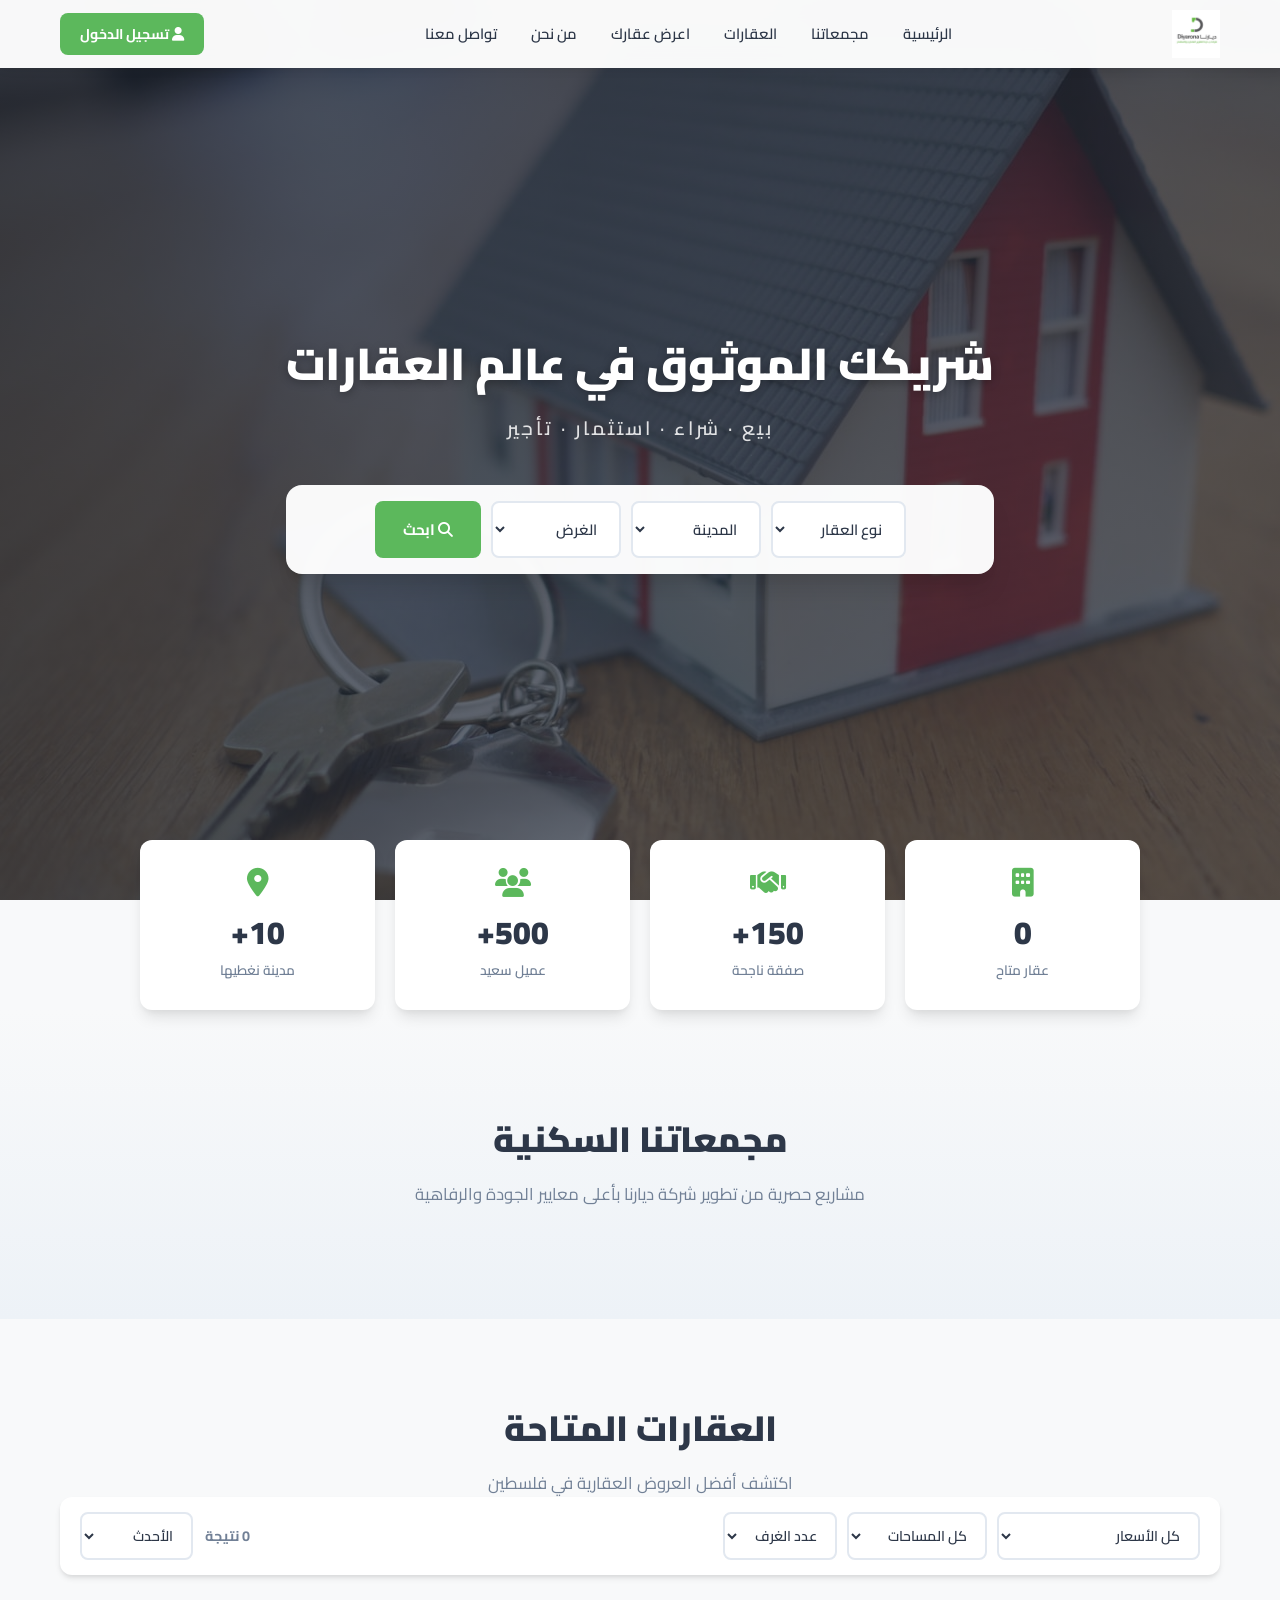
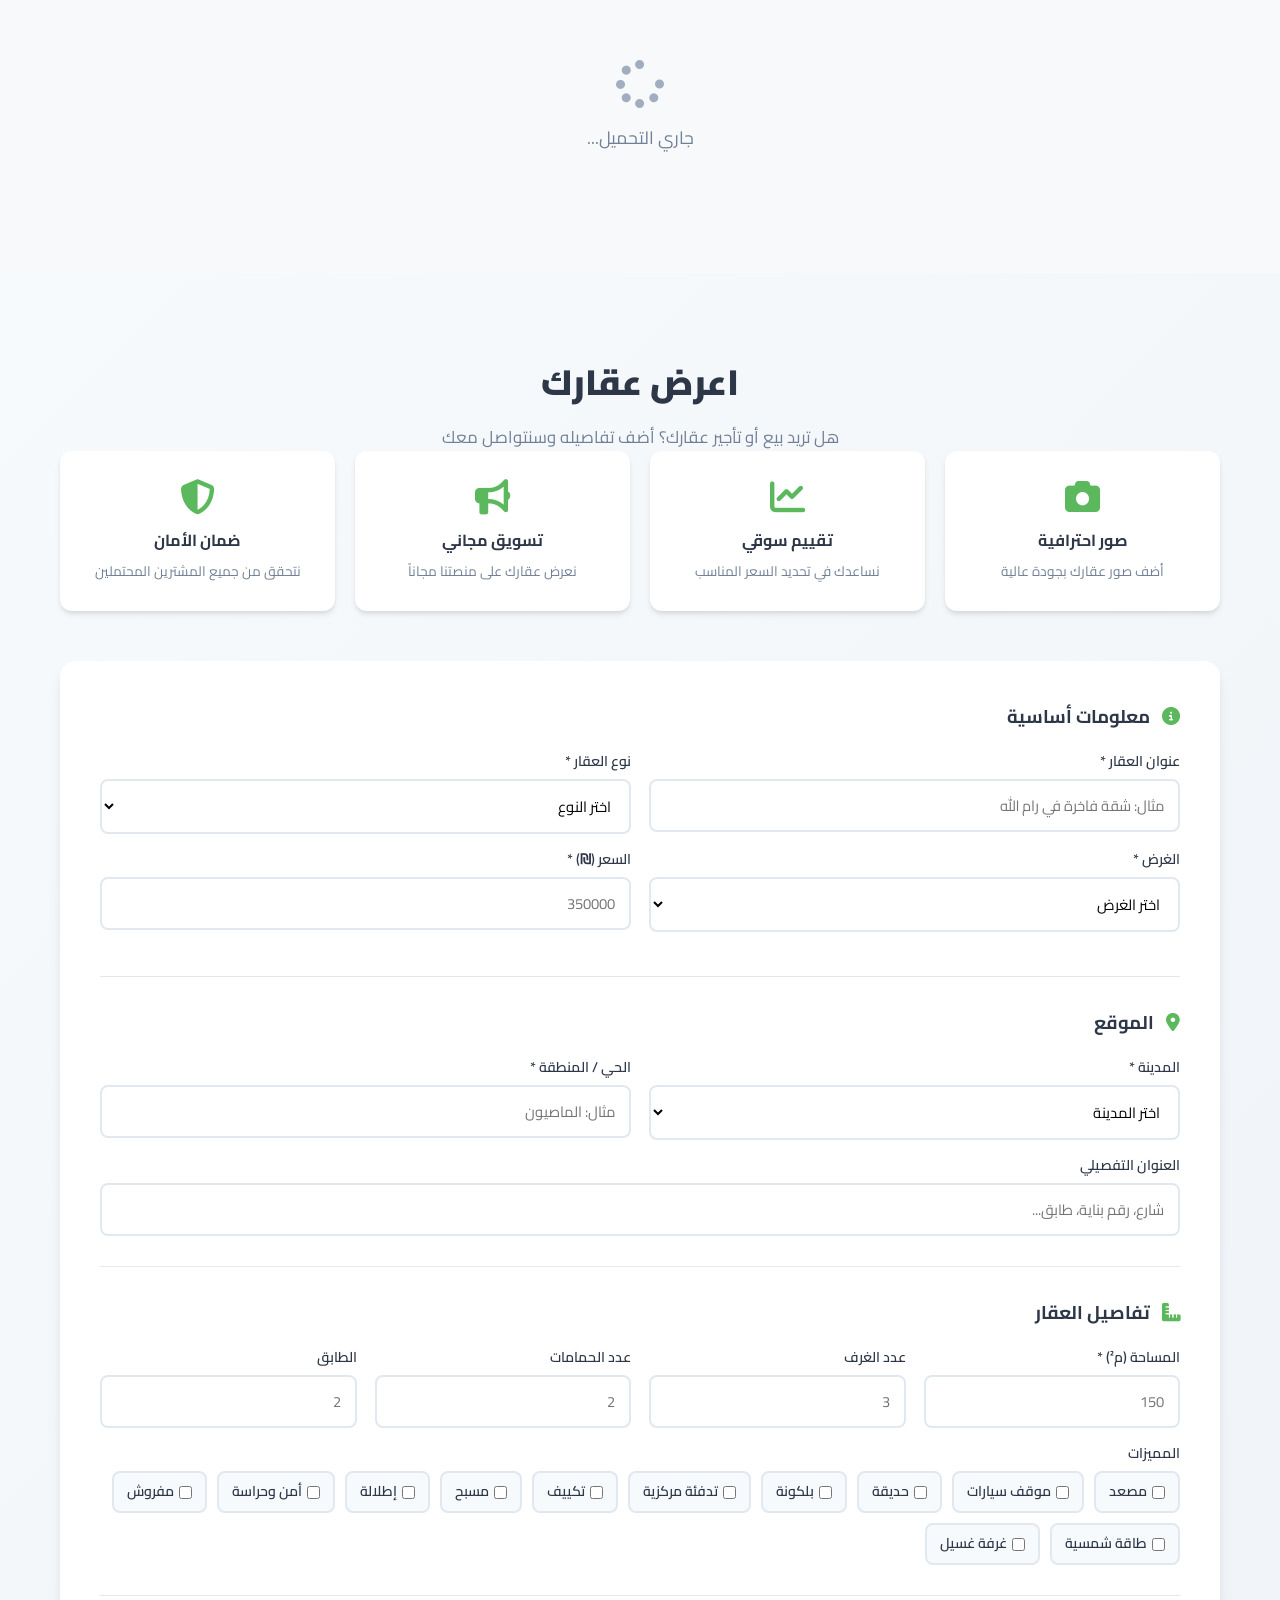
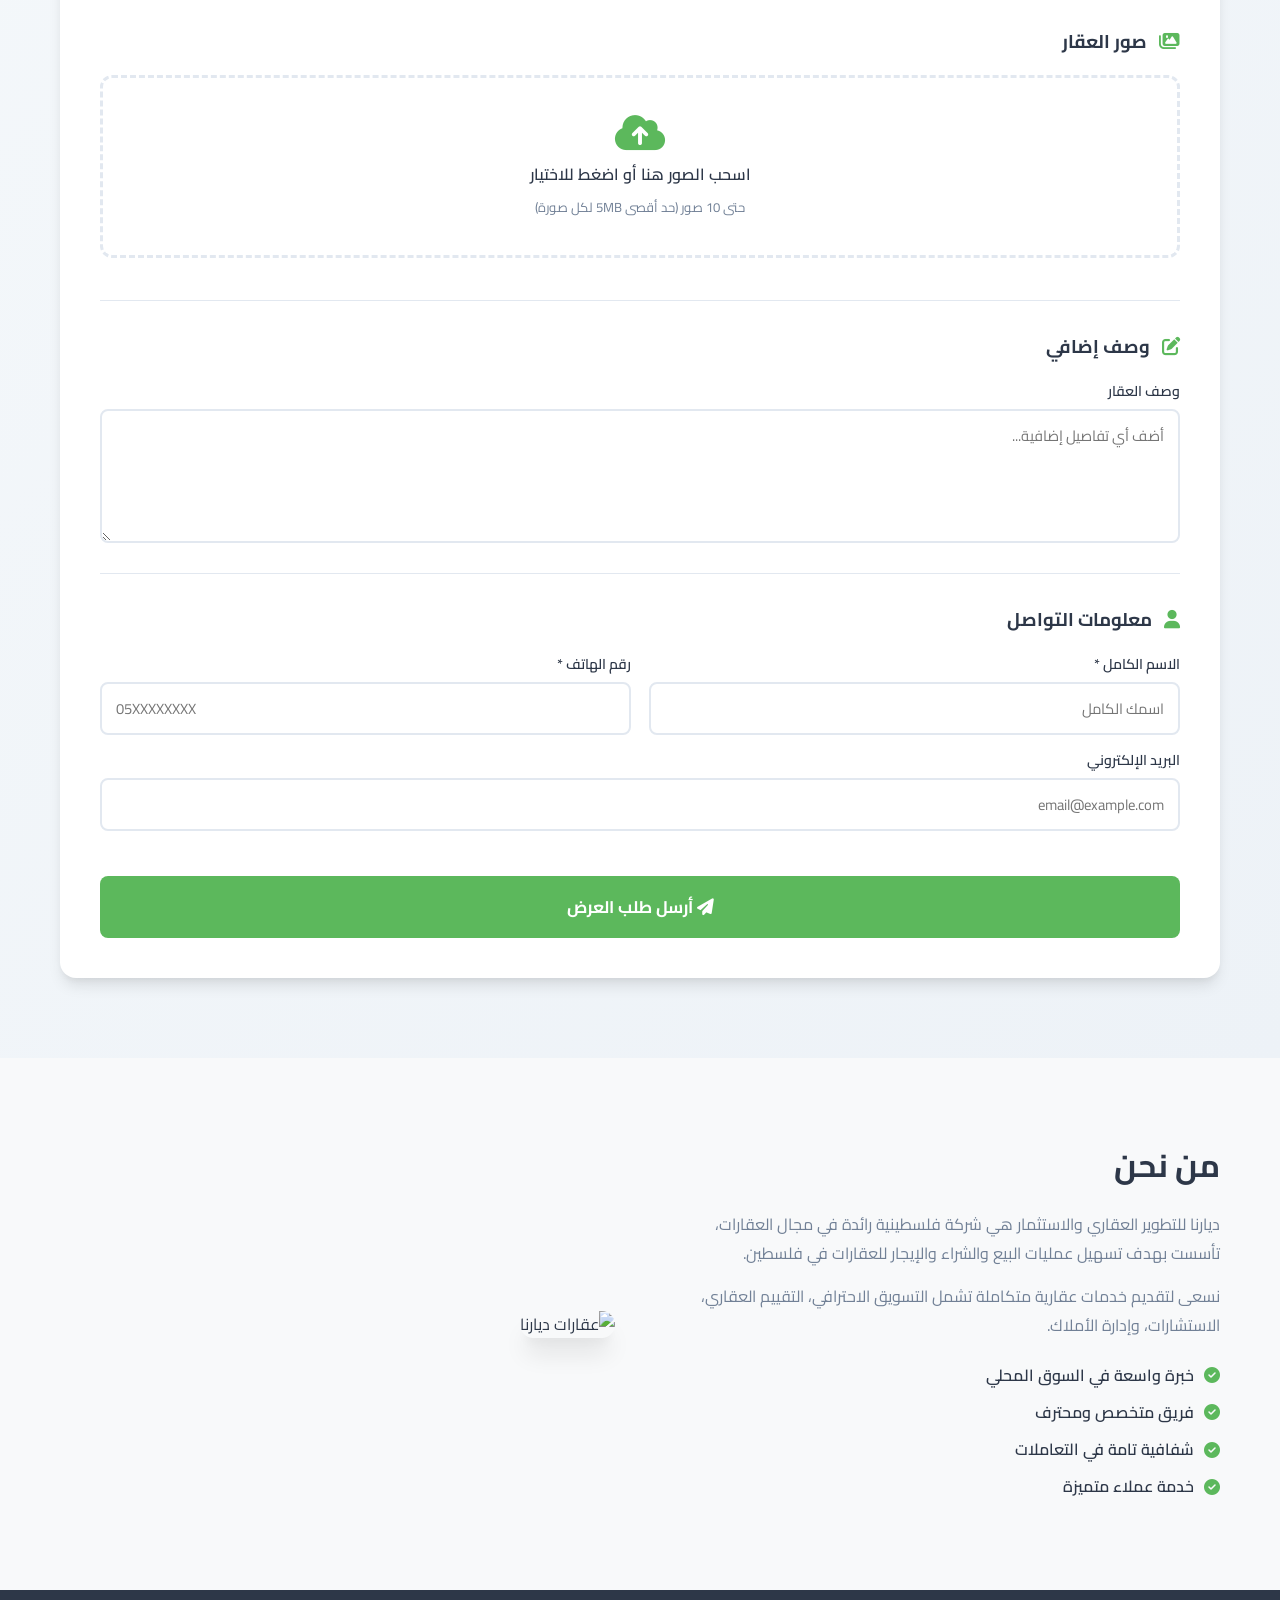
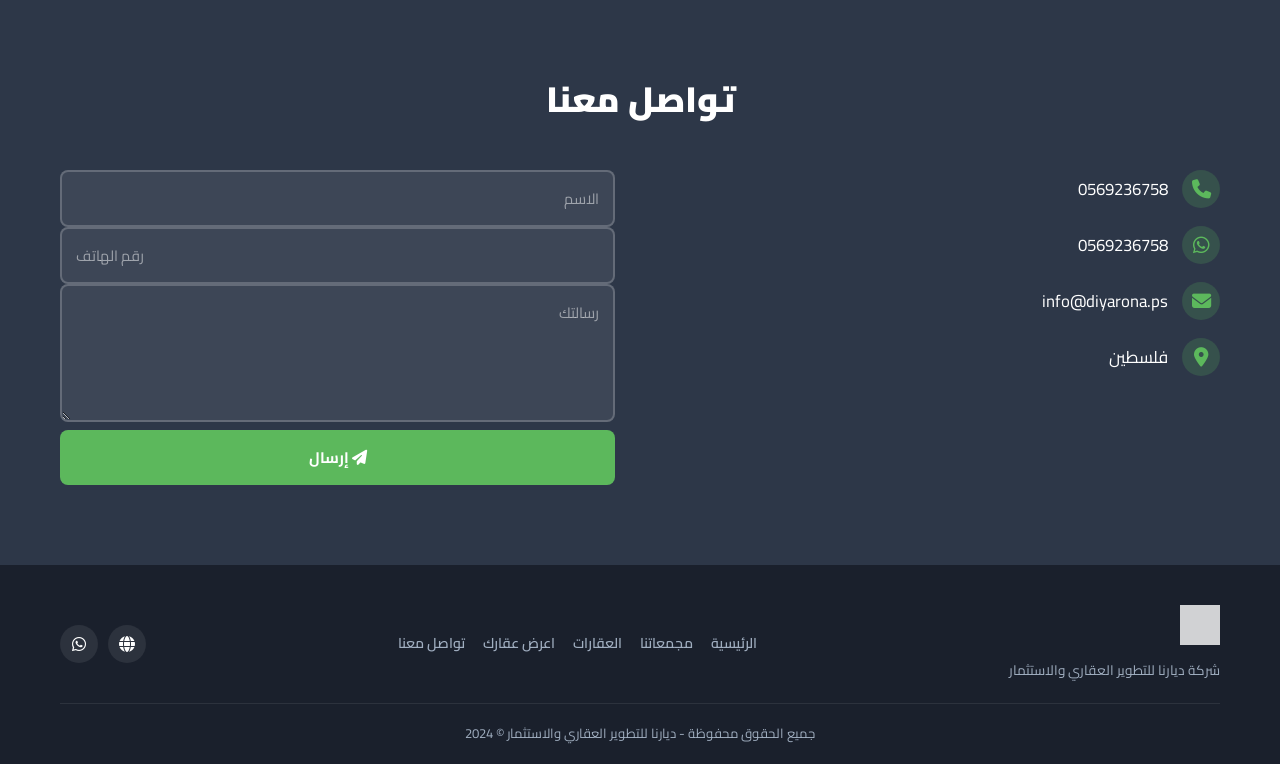
==== commit 430be695: "Add price/size/rooms filters, remove hero logo, fix filter styling Co-authored-by: Copilot <22355621" ====
--- a/index.html
+++ b/index.html
@@ -54,7 +54,6 @@
     <section id="home" class="hero">
         <div class="hero-overlay"></div>
         <div class="hero-content">
-            <img src="logo.png" alt="ديارنا" class="hero-logo">
             <h1>شريكك الموثوق في عالم العقارات</h1>
             <p class="hero-tagline">بيع · شراء · استثمار · تأجير</p>
             <div class="hero-search">
@@ -131,18 +130,53 @@
             <h2 class="section-title">العقارات المتاحة</h2>
             <p class="section-subtitle">اكتشف أفضل العروض العقارية في فلسطين</p>
 
-            <!-- Sort Bar -->
+            <!-- Sort & Filter Bar -->
             <div class="sort-bar">
-                <span class="results-count" id="resultsCount">0 نتيجة</span>
-                <div class="sort-options">
-                    <label>ترتيب حسب:</label>
-                    <select id="sortBy" onchange="applySort()">
-                        <option value="newest">الأحدث</option>
-                        <option value="price-asc">السعر: من الأقل</option>
-                        <option value="price-desc">السعر: من الأعلى</option>
-                        <option value="size-desc">المساحة: من الأكبر</option>
-                        <option value="size-asc">المساحة: من الأصغر</option>
+                <div class="filter-options">
+                    <select id="filterPrice" onchange="applySort()">
+                        <option value="">كل الأسعار</option>
+                        <optgroup label="بيع">
+                            <option value="0-100000">أقل من 100,000 ₪</option>
+                            <option value="100000-300000">100,000 - 300,000 ₪</option>
+                            <option value="300000-500000">300,000 - 500,000 ₪</option>
+                            <option value="500000-1000000">500,000 - 1,000,000 ₪</option>
+                            <option value="1000000-99999999">أكثر من 1,000,000 ₪</option>
+                        </optgroup>
+                        <optgroup label="إيجار (شهري)">
+                            <option value="0-1500">أقل من 1,500 ₪/شهر</option>
+                            <option value="1500-3000">1,500 - 3,000 ₪/شهر</option>
+                            <option value="3000-5000">3,000 - 5,000 ₪/شهر</option>
+                            <option value="5000-99999999">أكثر من 5,000 ₪/شهر</option>
+                        </optgroup>
                     </select>
+                    <select id="filterSize" onchange="applySort()">
+                        <option value="">كل المساحات</option>
+                        <option value="0-100">أقل من 100 م²</option>
+                        <option value="100-150">100 - 150 م²</option>
+                        <option value="150-200">150 - 200 م²</option>
+                        <option value="200-500">200 - 500 م²</option>
+                        <option value="500-99999">أكثر من 500 م²</option>
+                    </select>
+                    <select id="filterBedrooms" onchange="applySort()">
+                        <option value="">عدد الغرف</option>
+                        <option value="1">1 غرفة</option>
+                        <option value="2">2 غرف</option>
+                        <option value="3">3 غرف</option>
+                        <option value="4">4 غرف</option>
+                        <option value="5">5+ غرف</option>
+                    </select>
+                </div>
+                <div class="sort-right">
+                    <span class="results-count" id="resultsCount">0 نتيجة</span>
+                    <div class="sort-options">
+                        <select id="sortBy" onchange="applySort()">
+                            <option value="newest">الأحدث</option>
+                            <option value="price-asc">السعر ↑</option>
+                            <option value="price-desc">السعر ↓</option>
+                            <option value="size-desc">المساحة ↓</option>
+                            <option value="size-asc">المساحة ↑</option>
+                        </select>
+                    </div>
                 </div>
             </div>
 
--- a/style.css
+++ b/style.css
@@ -132,11 +132,14 @@
 
 /* Properties Section */
 .properties-section { padding: 80px 0 60px; }
-.sort-bar { display: flex; justify-content: space-between; align-items: center; margin-bottom: 25px; padding: 15px 20px; background: var(--bg-card); border-radius: var(--radius); box-shadow: var(--shadow); }
+.sort-bar { display: flex; justify-content: space-between; align-items: center; margin-bottom: 25px; padding: 15px 20px; background: var(--bg-card); border-radius: var(--radius); box-shadow: var(--shadow); flex-wrap: wrap; gap: 12px; }
+.filter-options { display: flex; gap: 10px; align-items: center; flex-wrap: wrap; }
+.filter-options select { padding: 8px 14px; border: 2px solid var(--border); border-radius: var(--radius-sm); font-family: var(--font); font-size: 0.88rem; font-weight: 600; cursor: pointer; transition: var(--transition); background: white; color: var(--text-primary); }
+.filter-options select:focus { border-color: var(--accent); outline: none; }
+.sort-right { display: flex; align-items: center; gap: 12px; }
 .results-count { font-weight: 700; color: var(--text-secondary); font-size: 0.9rem; }
 .sort-options { display: flex; align-items: center; gap: 10px; }
-.sort-options label { font-weight: 600; font-size: 0.88rem; color: var(--text-secondary); }
-.sort-options select { padding: 8px 14px; border: 2px solid var(--border); border-radius: var(--radius-sm); font-family: var(--font); font-size: 0.88rem; font-weight: 600; cursor: pointer; transition: var(--transition); }
+.sort-options select { padding: 8px 14px; border: 2px solid var(--border); border-radius: var(--radius-sm); font-family: var(--font); font-size: 0.88rem; font-weight: 600; cursor: pointer; transition: var(--transition); background: white; color: var(--text-primary); }
 .sort-options select:focus { border-color: var(--accent); outline: none; }
 .properties-grid { display: grid; grid-template-columns: repeat(auto-fill, minmax(340px, 1fr)); gap: 25px; }
 .property-card { background: var(--bg-card); border-radius: var(--radius); overflow: hidden; box-shadow: var(--shadow); transition: var(--transition); cursor: pointer; }
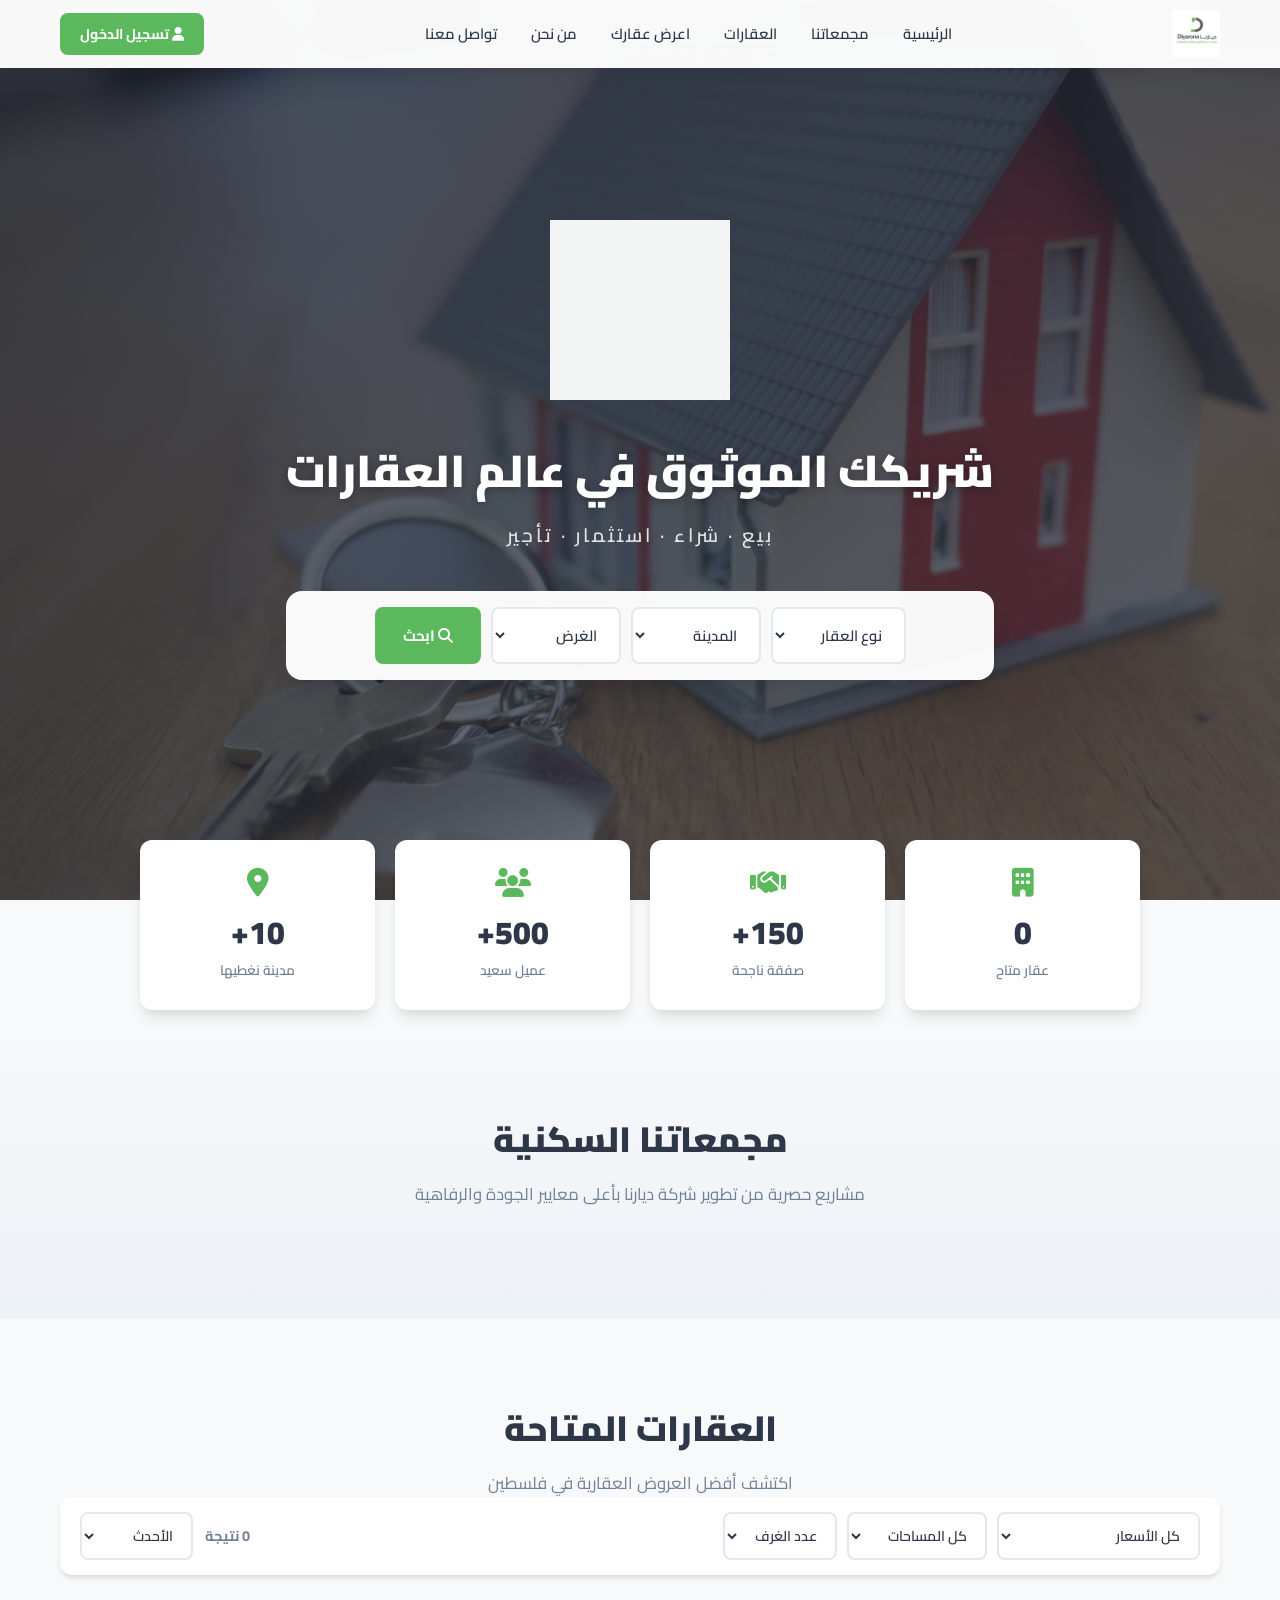
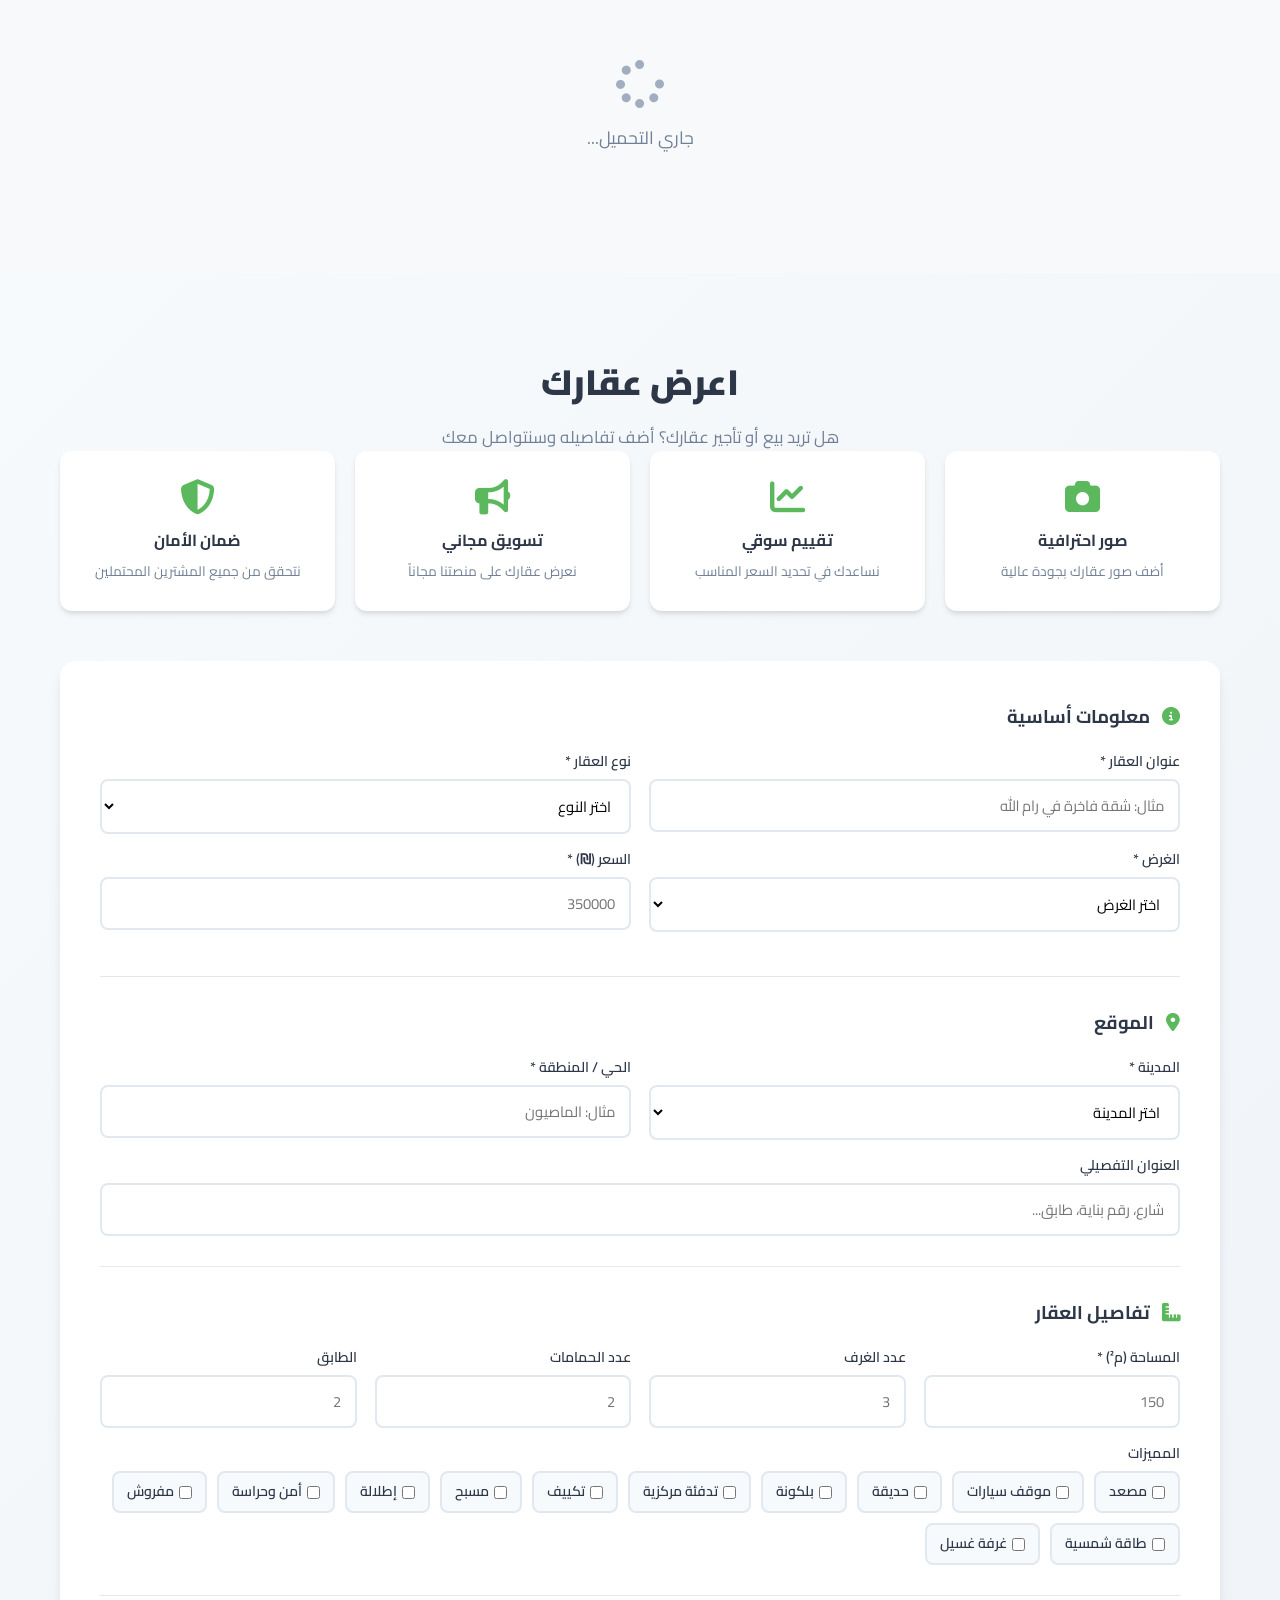
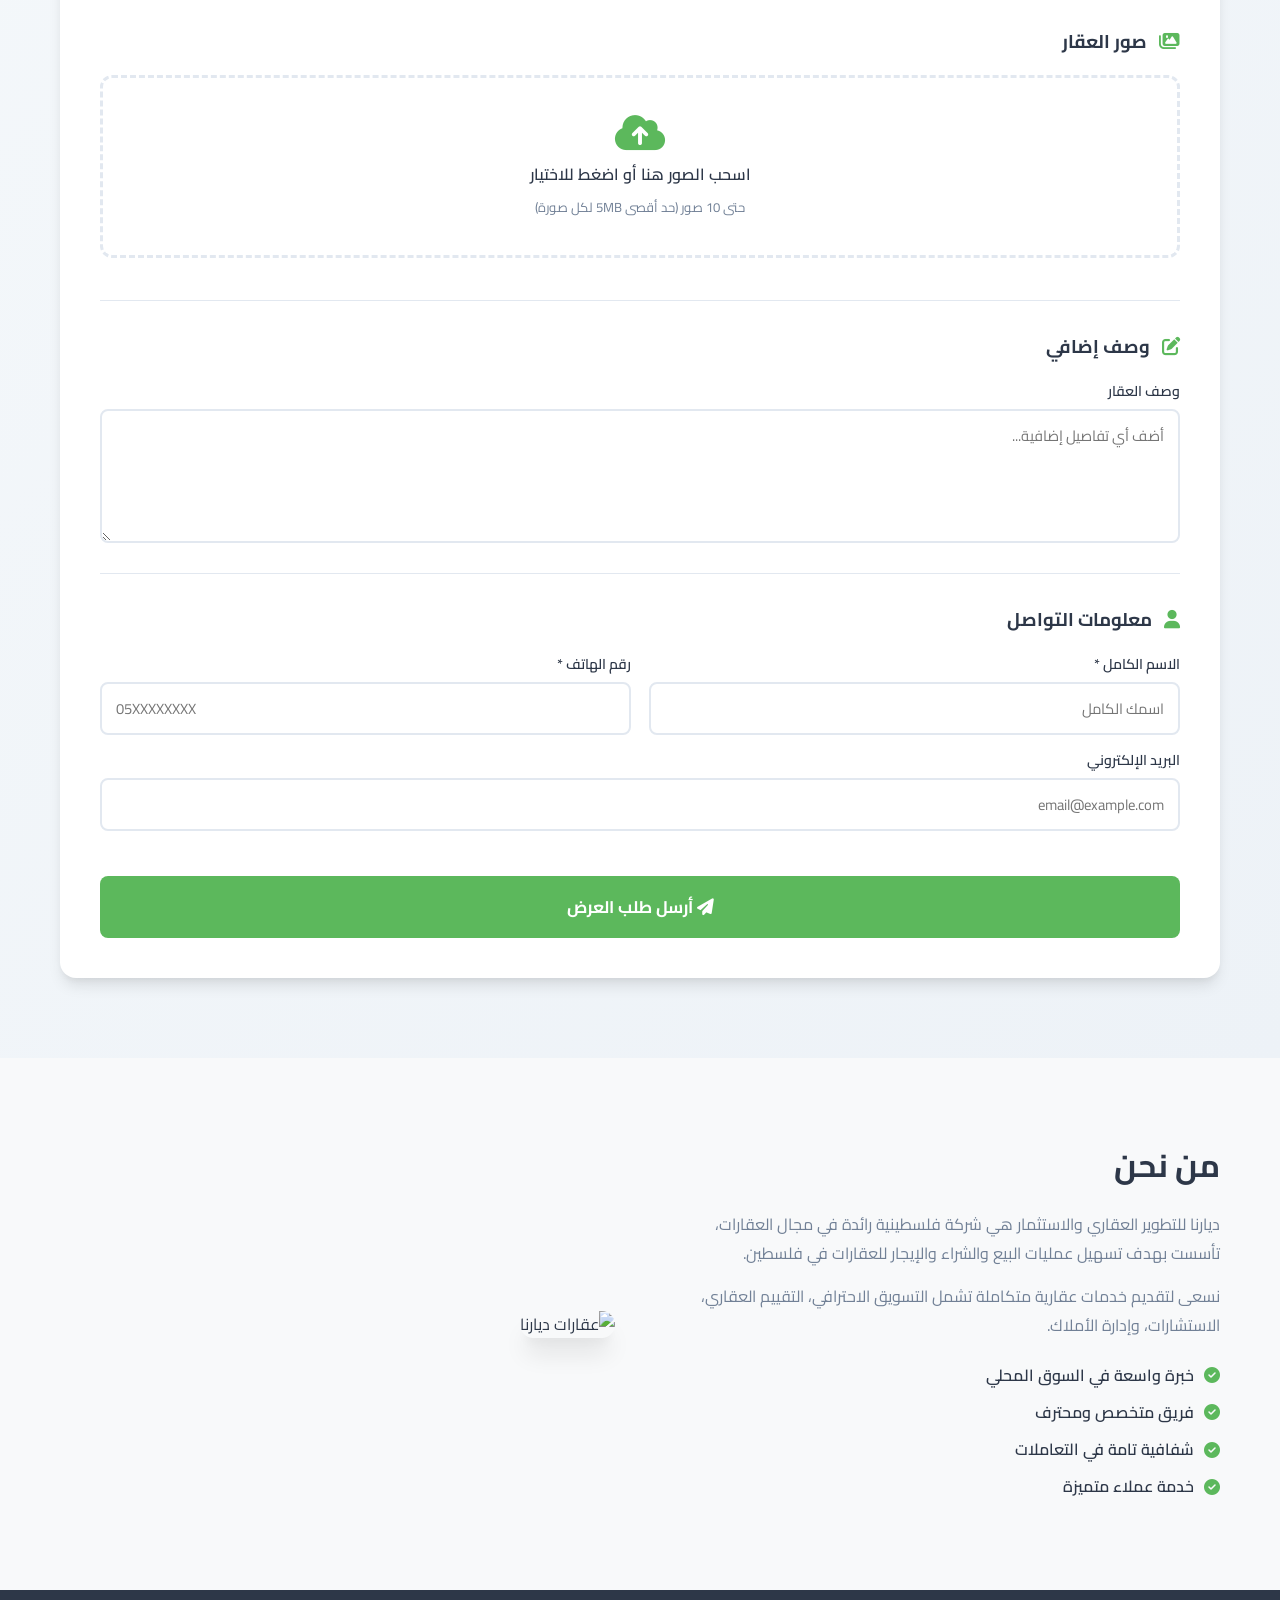
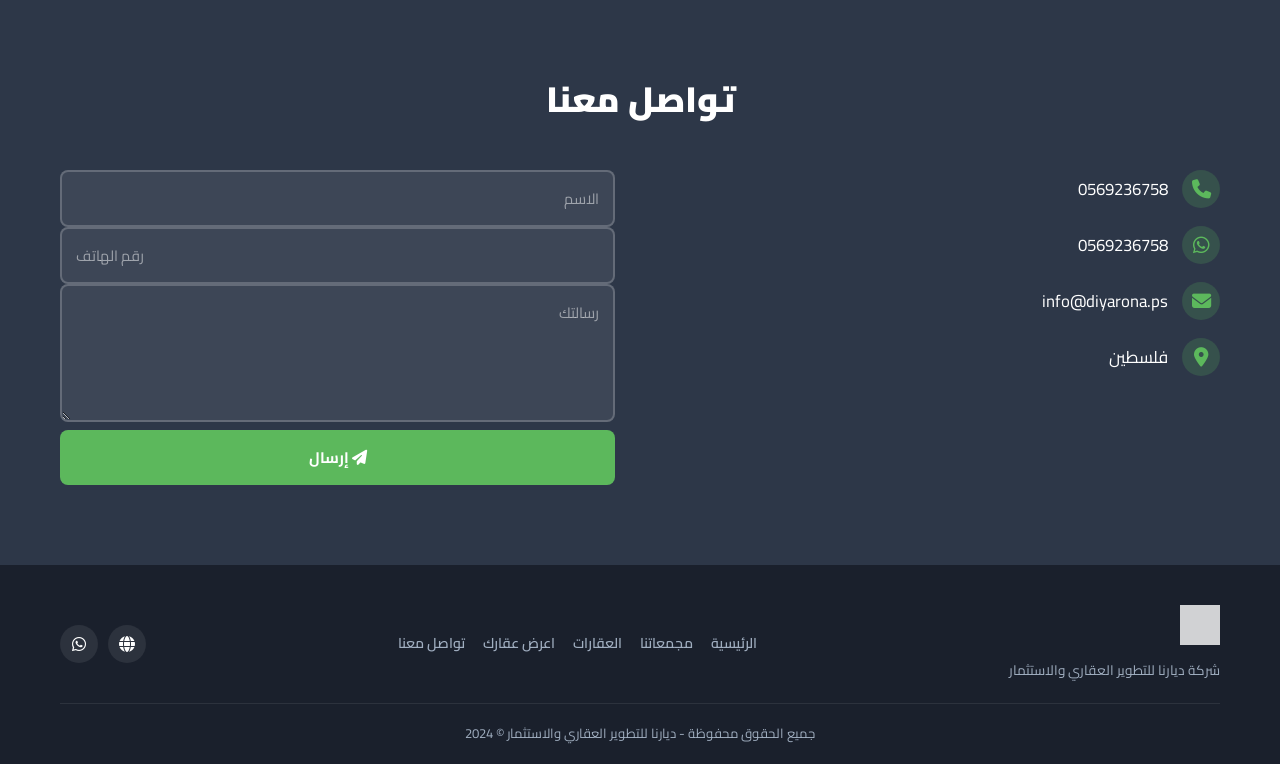
==== commit 698523ea: "Fix admin panel: compounds, permissions, styling, sidebar name - Add logo back to hero section - Fix" ====
--- a/index.html
+++ b/index.html
@@ -54,6 +54,7 @@
     <section id="home" class="hero">
         <div class="hero-overlay"></div>
         <div class="hero-content">
+            <img src="logo.png" alt="ديارنا" class="hero-logo">
             <h1>شريكك الموثوق في عالم العقارات</h1>
             <p class="hero-tagline">بيع · شراء · استثمار · تأجير</p>
             <div class="hero-search">
@@ -410,6 +411,32 @@
         <span class="fab-badge hidden" id="fabBadge">0</span>
     </button>
 
+    <!-- Visit Request Modal -->
+    <div class="modal-overlay hidden" id="visitModal">
+        <div class="modal auth-modal">
+            <button class="modal-close" onclick="closeVisitModal()">&times;</button>
+            <h3 style="margin-bottom:18px;color:var(--primary-dark)"><i class="fas fa-calendar-check"></i> طلب معاينة</h3>
+            <form id="visitForm" onsubmit="submitVisitRequest(event)">
+                <input type="hidden" id="visitPropertyId" value="">
+                <input type="hidden" id="visitPropertyTitle" value="">
+                <div id="visitGuestFields">
+                    <div class="form-group"><label>الاسم الكامل *</label><input type="text" id="visitName" placeholder="اسمك الكامل"></div>
+                    <div class="form-group"><label>رقم الهاتف *</label><input type="tel" id="visitPhone" placeholder="05XXXXXXXX"></div>
+                    <div class="form-group"><label>البريد الإلكتروني (اختياري)</label><input type="email" id="visitEmail" placeholder="email@example.com"></div>
+                </div>
+                <div class="form-group"><label>التاريخ المناسب *</label><input type="date" id="visitDate" required></div>
+                <div class="form-group"><label>الوقت المفضل</label>
+                    <select id="visitTime">
+                        <option value="صباحاً (9-12)">صباحاً (9-12)</option>
+                        <option value="ظهراً (12-3)">ظهراً (12-3)</option>
+                        <option value="مساءً (3-6)">مساءً (3-6)</option>
+                    </select>
+                </div>
+                <button type="submit" class="btn-auth-submit"><i class="fas fa-paper-plane"></i> إرسال الطلب</button>
+            </form>
+        </div>
+    </div>
+
     <!-- Toast -->
     <div class="toast hidden" id="toast"></div>
 
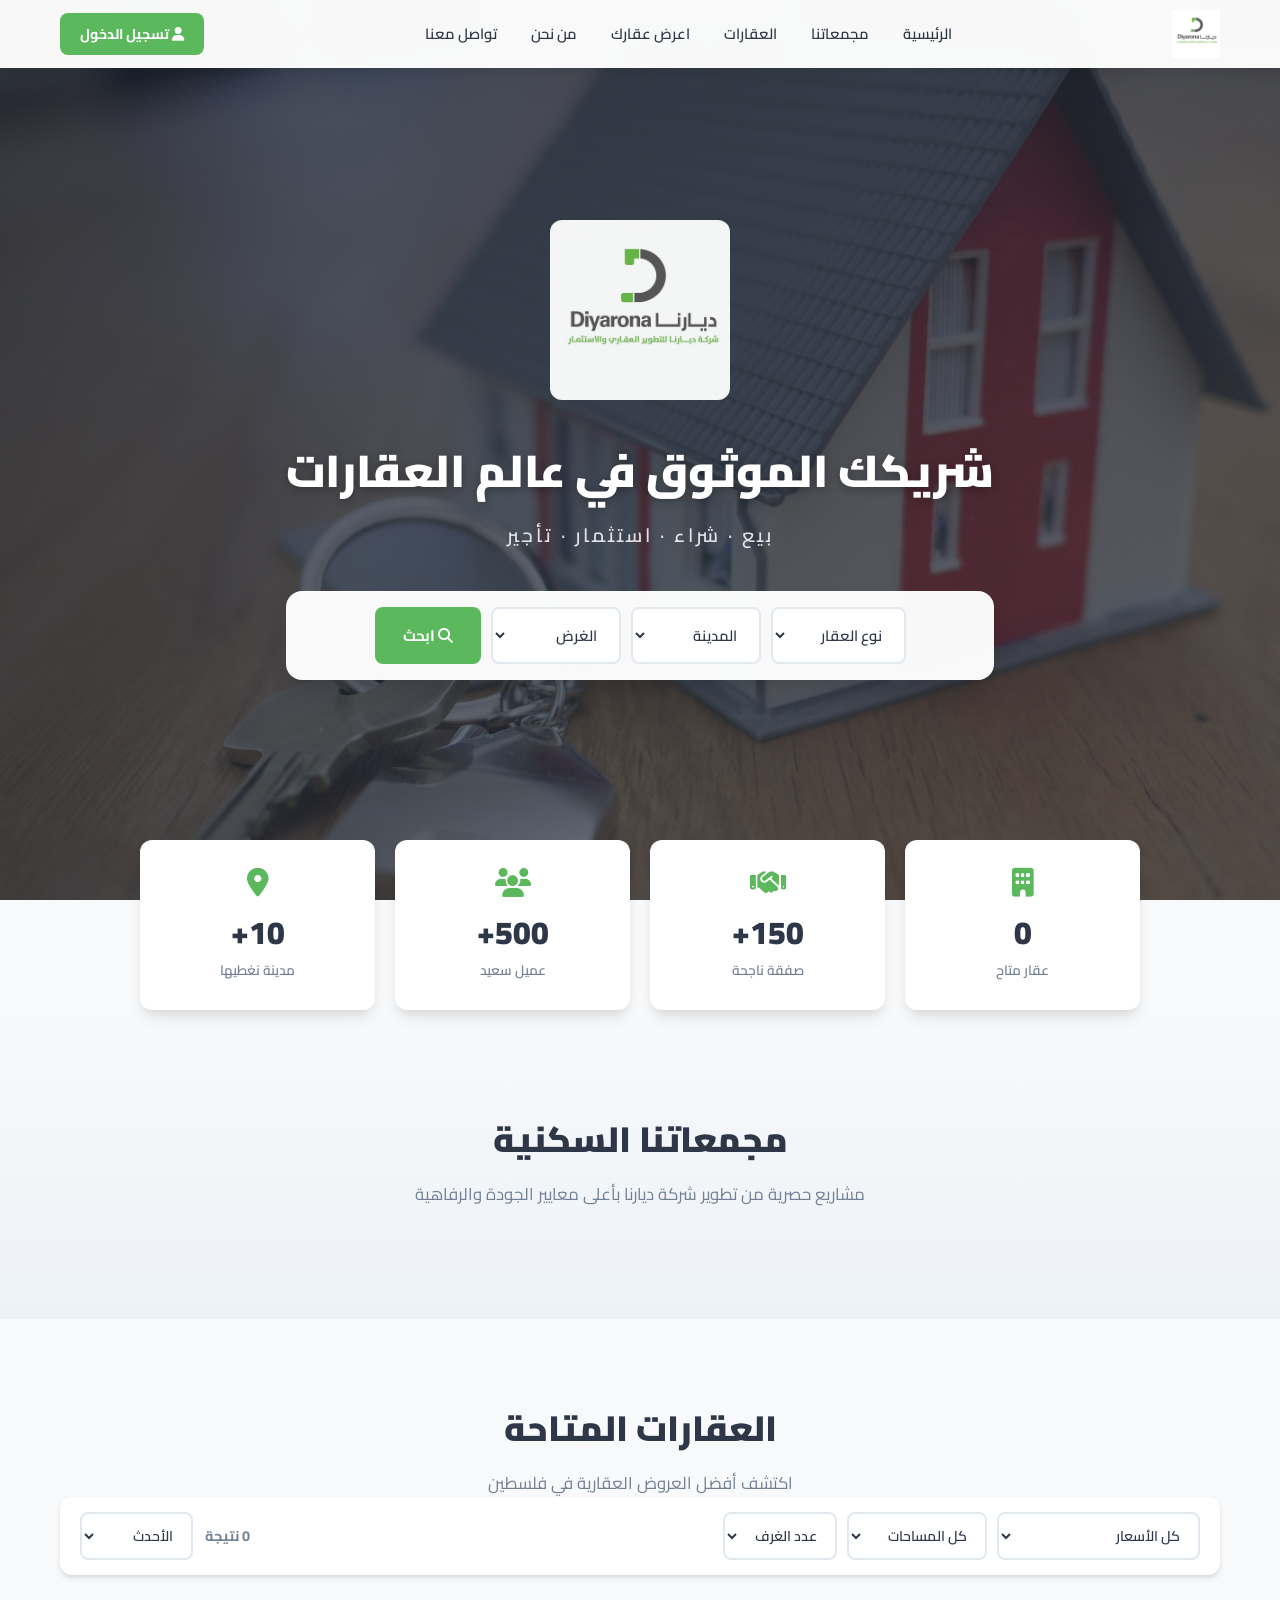
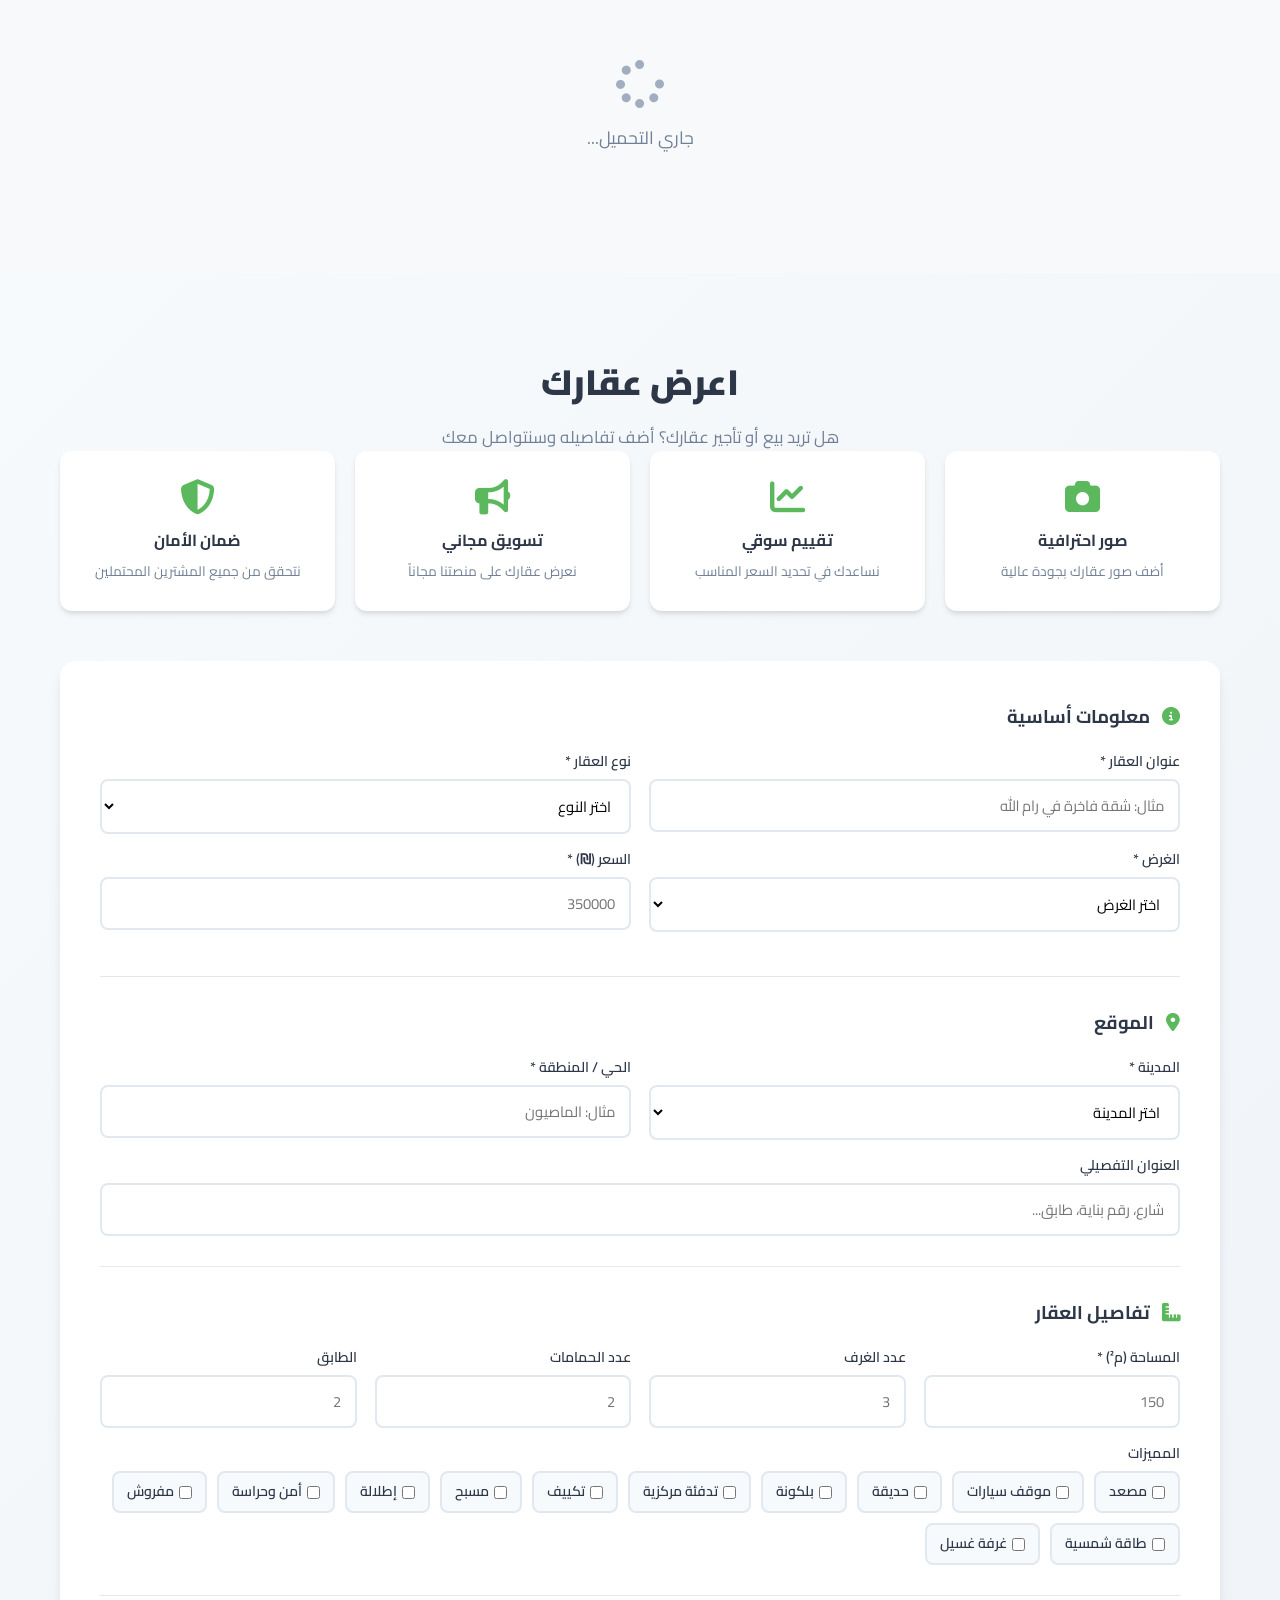
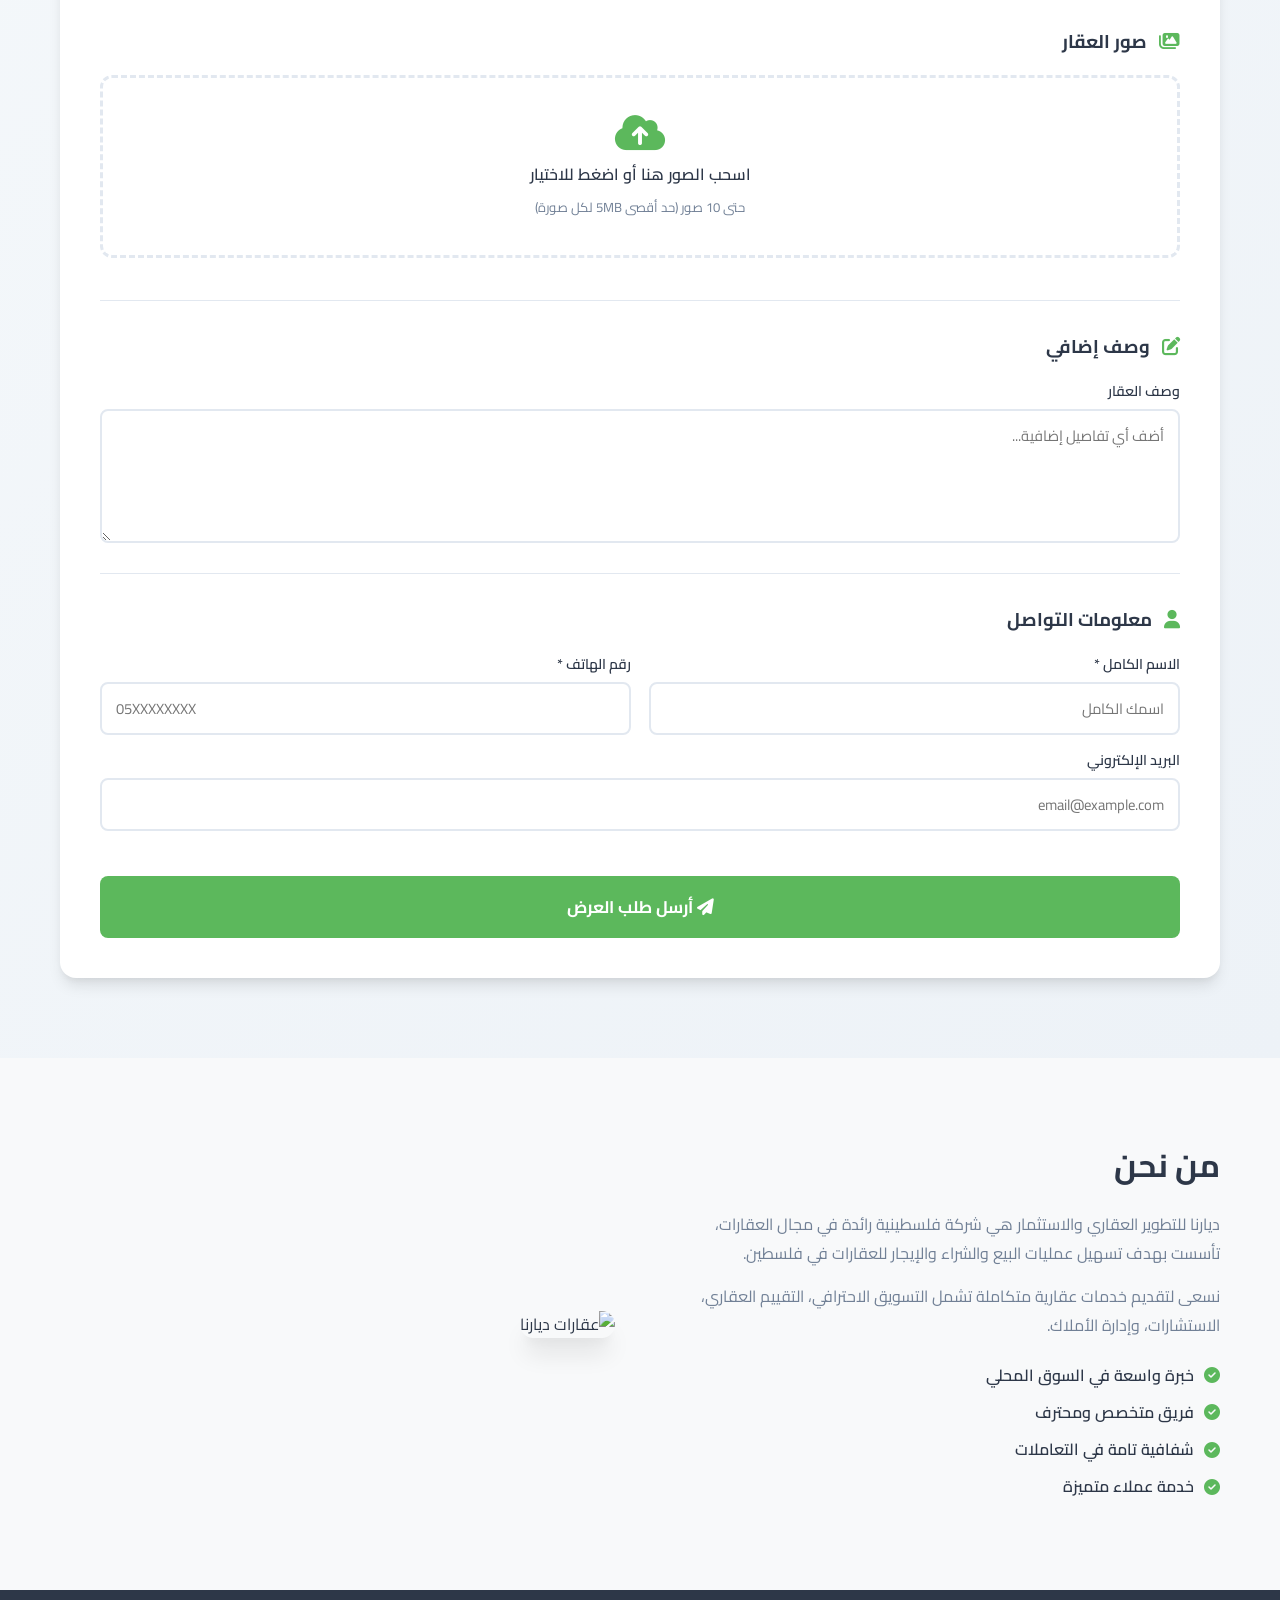
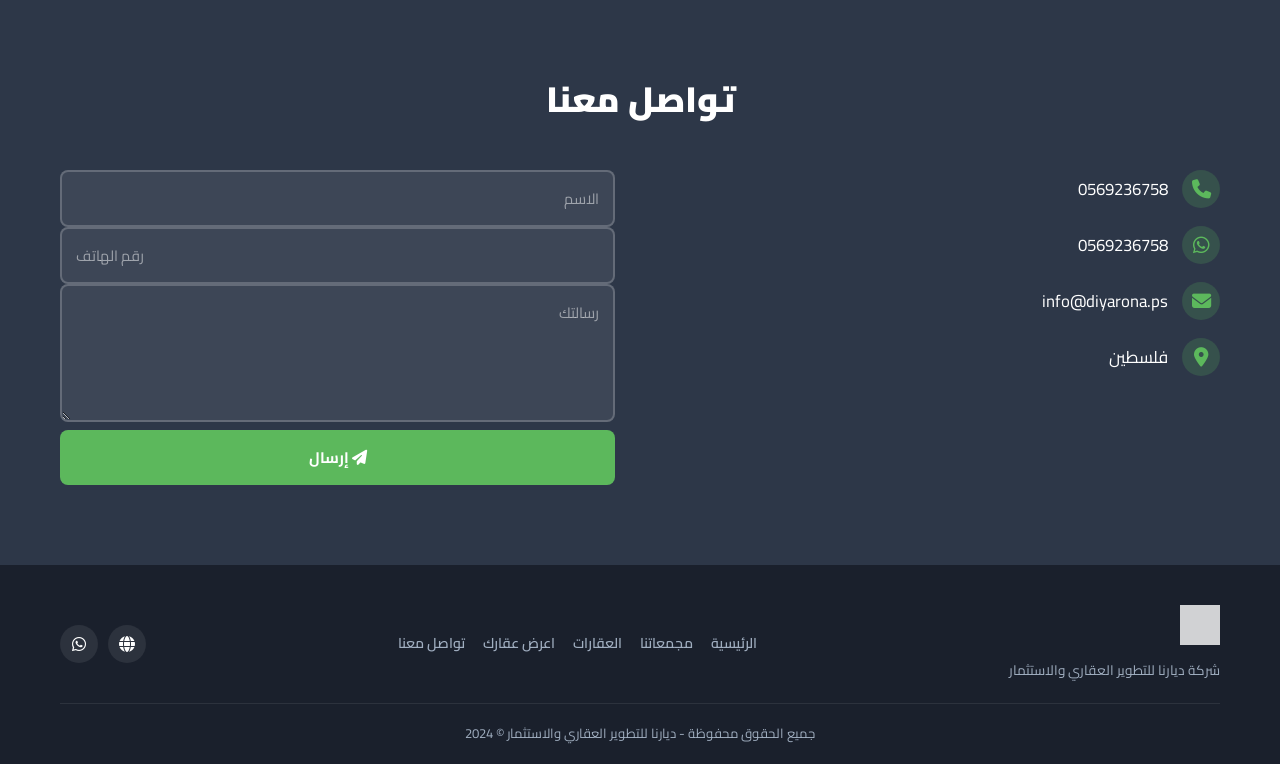
==== commit 163ee976: "Major admin overhaul: roles, permissions, activity logs, analytics Property form (public): - Better " ====
--- a/index.html
+++ b/index.html
@@ -205,9 +205,9 @@
                     <div class="form-section">
                         <h3><i class="fas fa-info-circle"></i> معلومات أساسية</h3>
                         <div class="form-row">
-                            <div class="form-group"><label>عنوان العقار *</label><input type="text" id="propTitle" required placeholder="مثال: شقة فاخرة في رام الله"></div>
+                            <div class="form-group"><label>عنوان العقار *</label><input type="text" id="propTitle" placeholder="مثال: شقة فاخرة في رام الله"></div>
                             <div class="form-group"><label>نوع العقار *</label>
-                                <select id="propType" required>
+                                <select id="propType">
                                     <option value="">اختر النوع</option>
                                     <option value="شقة">شقة</option><option value="فيلا">فيلا</option><option value="أرض">أرض</option>
                                     <option value="مكتب">مكتب تجاري</option><option value="محل">محل تجاري</option><option value="مستودع">مستودع</option>
@@ -217,11 +217,11 @@
                         </div>
                         <div class="form-row">
                             <div class="form-group"><label>الغرض *</label>
-                                <select id="propPurpose" required onchange="toggleRentPeriod()">
+                                <select id="propPurpose" onchange="toggleRentPeriod()">
                                     <option value="">اختر الغرض</option><option value="بيع">للبيع</option><option value="إيجار">للإيجار</option>
                                 </select>
                             </div>
-                            <div class="form-group"><label>السعر (₪) *</label><input type="number" id="propPrice" required placeholder="350000"></div>
+                            <div class="form-group"><label>السعر (₪) *</label><input type="number" id="propPrice" placeholder="350000"></div>
                         </div>
                         <div class="form-row hidden" id="rentPeriodRow">
                             <div class="form-group"><label>فترة الإيجار</label>
@@ -235,14 +235,14 @@
                         <h3><i class="fas fa-map-marker-alt"></i> الموقع</h3>
                         <div class="form-row">
                             <div class="form-group"><label>المدينة *</label>
-                                <select id="propCity" required>
+                                <select id="propCity">
                                     <option value="">اختر المدينة</option>
                                     <option value="رام الله">رام الله</option><option value="نابلس">نابلس</option><option value="الخليل">الخليل</option>
                                     <option value="بيت لحم">بيت لحم</option><option value="جنين">جنين</option><option value="طولكرم">طولكرم</option>
                                     <option value="قلقيلية">قلقيلية</option><option value="أريحا">أريحا</option><option value="القدس">القدس</option><option value="غزة">غزة</option>
                                 </select>
                             </div>
-                            <div class="form-group"><label>الحي / المنطقة *</label><input type="text" id="propArea" required placeholder="مثال: الماصيون"></div>
+                            <div class="form-group"><label>الحي / المنطقة *</label><input type="text" id="propArea" placeholder="مثال: الماصيون"></div>
                         </div>
                         <div class="form-group full-width"><label>العنوان التفصيلي</label><input type="text" id="propAddress" placeholder="شارع، رقم بناية، طابق..."></div>
                     </div>
@@ -250,7 +250,7 @@
                     <div class="form-section">
                         <h3><i class="fas fa-ruler-combined"></i> تفاصيل العقار</h3>
                         <div class="form-row four-cols">
-                            <div class="form-group"><label>المساحة (م²) *</label><input type="number" id="propSize" required placeholder="150"></div>
+                            <div class="form-group"><label>المساحة (م²) *</label><input type="number" id="propSize" placeholder="150"></div>
                             <div class="form-group"><label>عدد الغرف</label><input type="number" id="propBedrooms" placeholder="3"></div>
                             <div class="form-group"><label>عدد الحمامات</label><input type="number" id="propBathrooms" placeholder="2"></div>
                             <div class="form-group"><label>الطابق</label><input type="number" id="propFloor" placeholder="2"></div>
@@ -293,8 +293,8 @@
                     <div class="form-section">
                         <h3><i class="fas fa-user"></i> معلومات التواصل</h3>
                         <div class="form-row">
-                            <div class="form-group"><label>الاسم الكامل *</label><input type="text" id="propOwnerName" required placeholder="اسمك الكامل"></div>
-                            <div class="form-group"><label>رقم الهاتف *</label><input type="tel" id="propOwnerPhone" required placeholder="05XXXXXXXX"></div>
+                            <div class="form-group"><label>الاسم الكامل *</label><input type="text" id="propOwnerName" placeholder="اسمك الكامل"></div>
+                            <div class="form-group"><label>رقم الهاتف *</label><input type="tel" id="propOwnerPhone" placeholder="05XXXXXXXX"></div>
                         </div>
                         <div class="form-group full-width"><label>البريد الإلكتروني</label><input type="email" id="propOwnerEmail" placeholder="email@example.com"></div>
                     </div>
--- a/style.css
+++ b/style.css
@@ -56,7 +56,7 @@
 .hero { height: 100vh; min-height: 600px; display: flex; align-items: center; justify-content: center; position: relative; background: url('hero-bg.png') center center / cover no-repeat; text-align: center; }
 .hero-overlay { position: absolute; inset: 0; background: linear-gradient(135deg, rgba(26,32,44,0.82), rgba(45,55,72,0.65)); }
 .hero-content { position: relative; z-index: 2; padding: 20px; max-width: 800px; }
-.hero-logo { width: 180px; margin-bottom: 25px; filter: brightness(0) invert(1); opacity: 0.95; }
+.hero-logo { width: 180px; margin-bottom: 25px; opacity: 0.95; border-radius: 12px; }
 .hero-content h1 { font-size: 2.8rem; font-weight: 900; color: var(--text-white); margin-bottom: 10px; text-shadow: 0 2px 10px rgba(0,0,0,0.3); }
 .hero-tagline { font-size: 1.2rem; color: rgba(255,255,255,0.85); margin-bottom: 40px; letter-spacing: 3px; font-weight: 600; }
 .hero-search { display: flex; gap: 10px; background: rgba(255,255,255,0.97); padding: 16px 20px; border-radius: var(--radius-lg); box-shadow: var(--shadow-xl); flex-wrap: wrap; justify-content: center; }
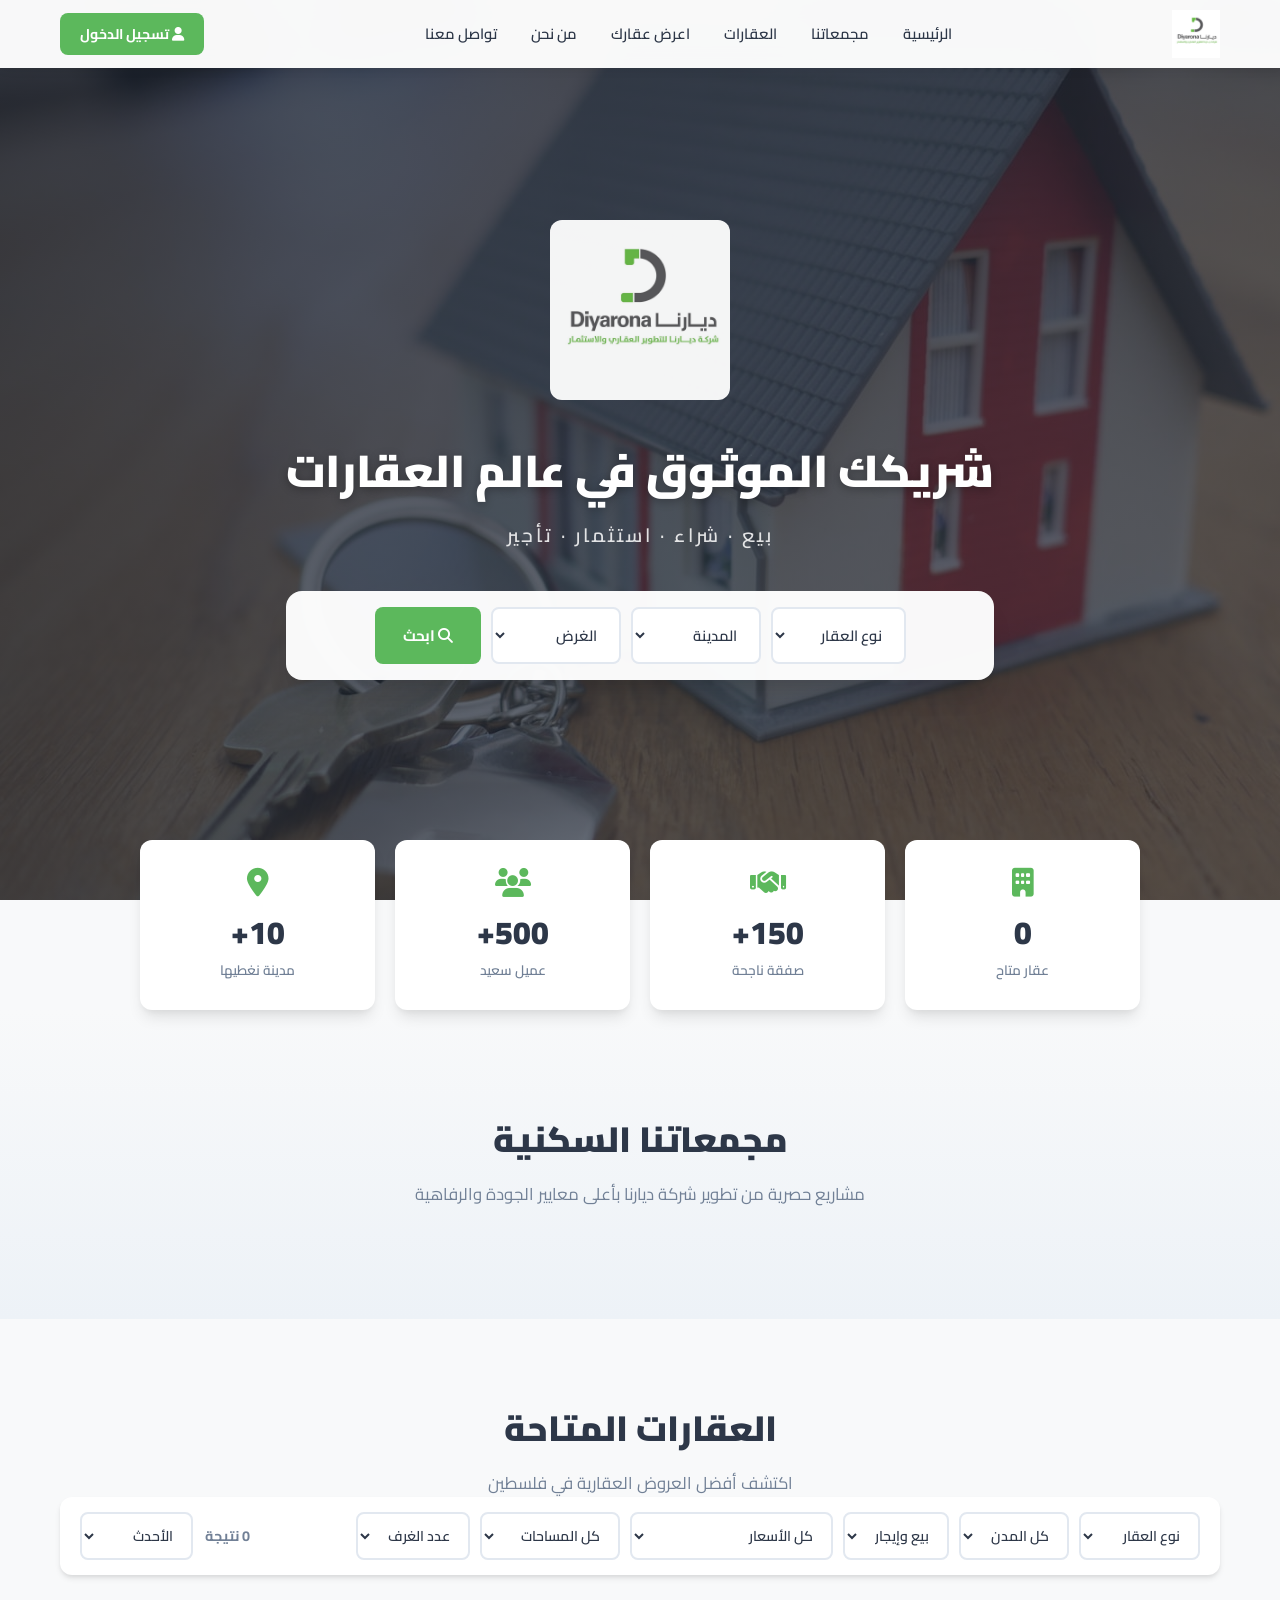
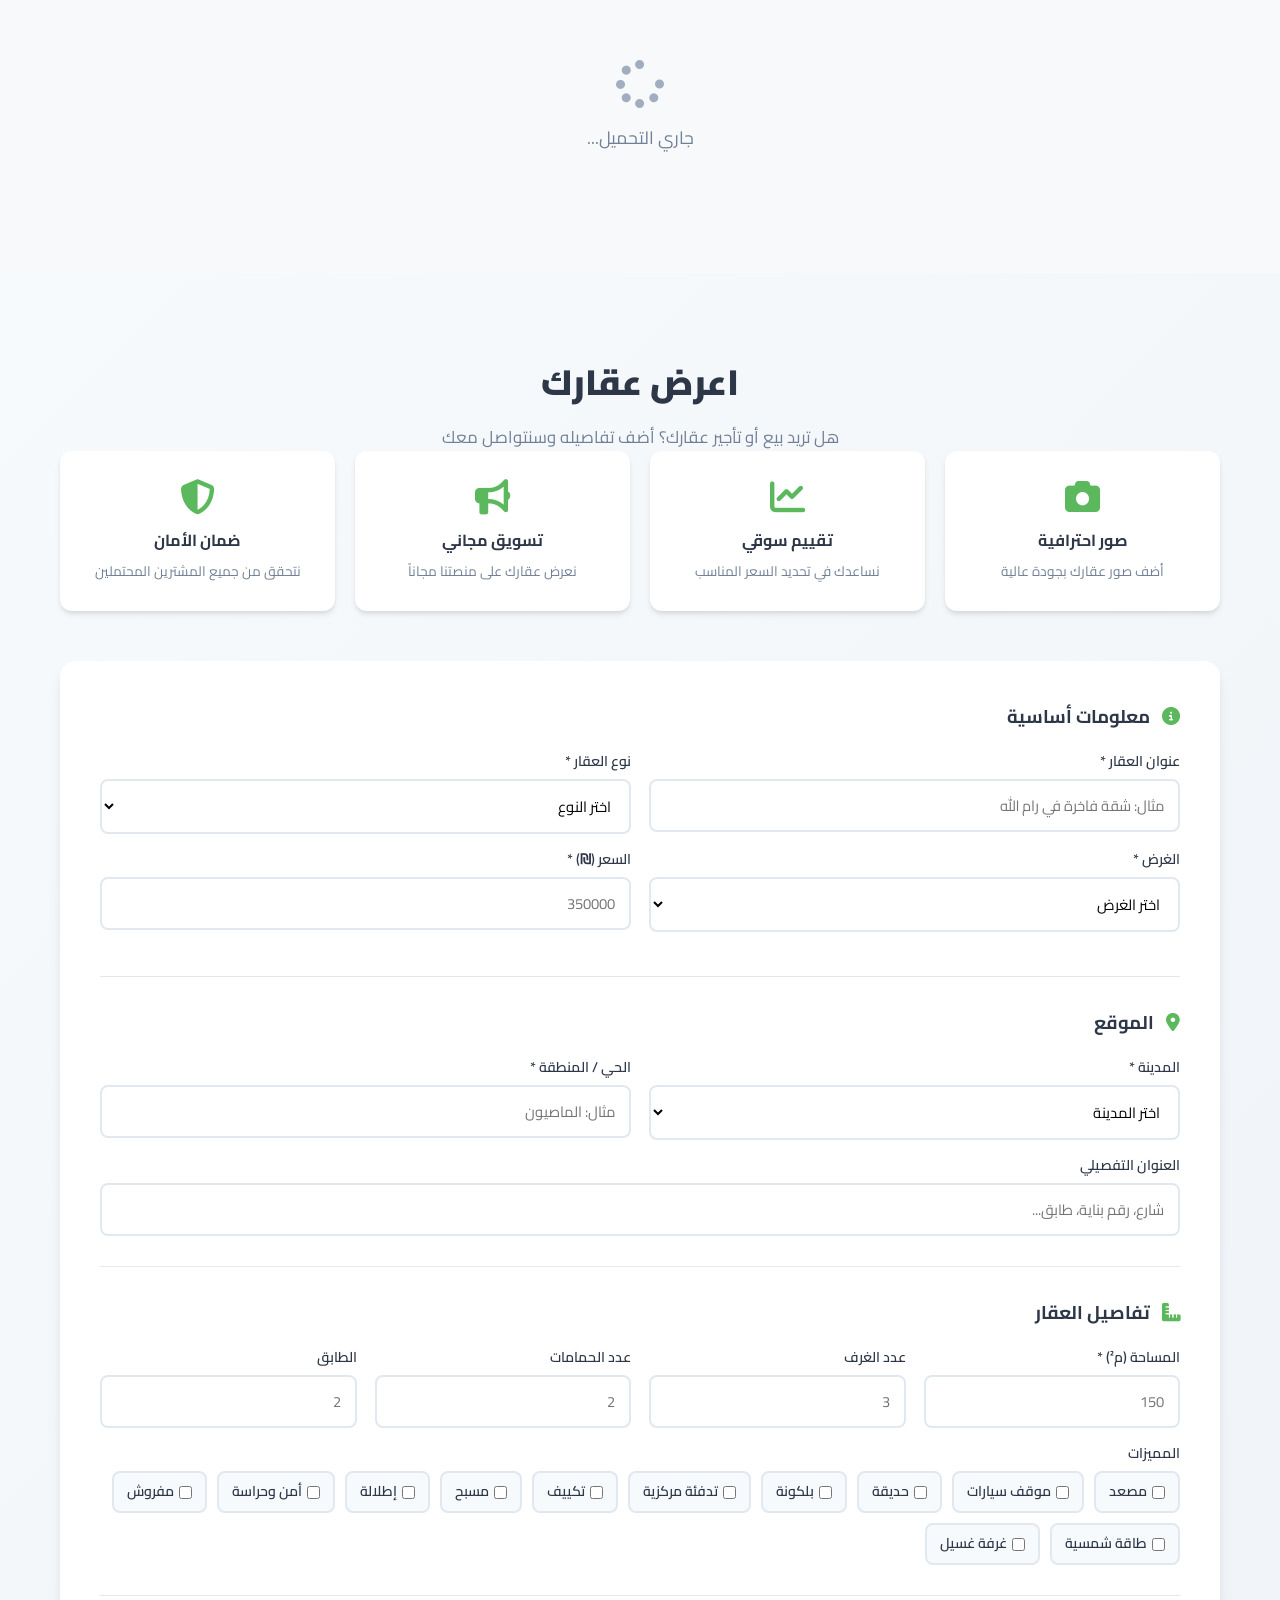
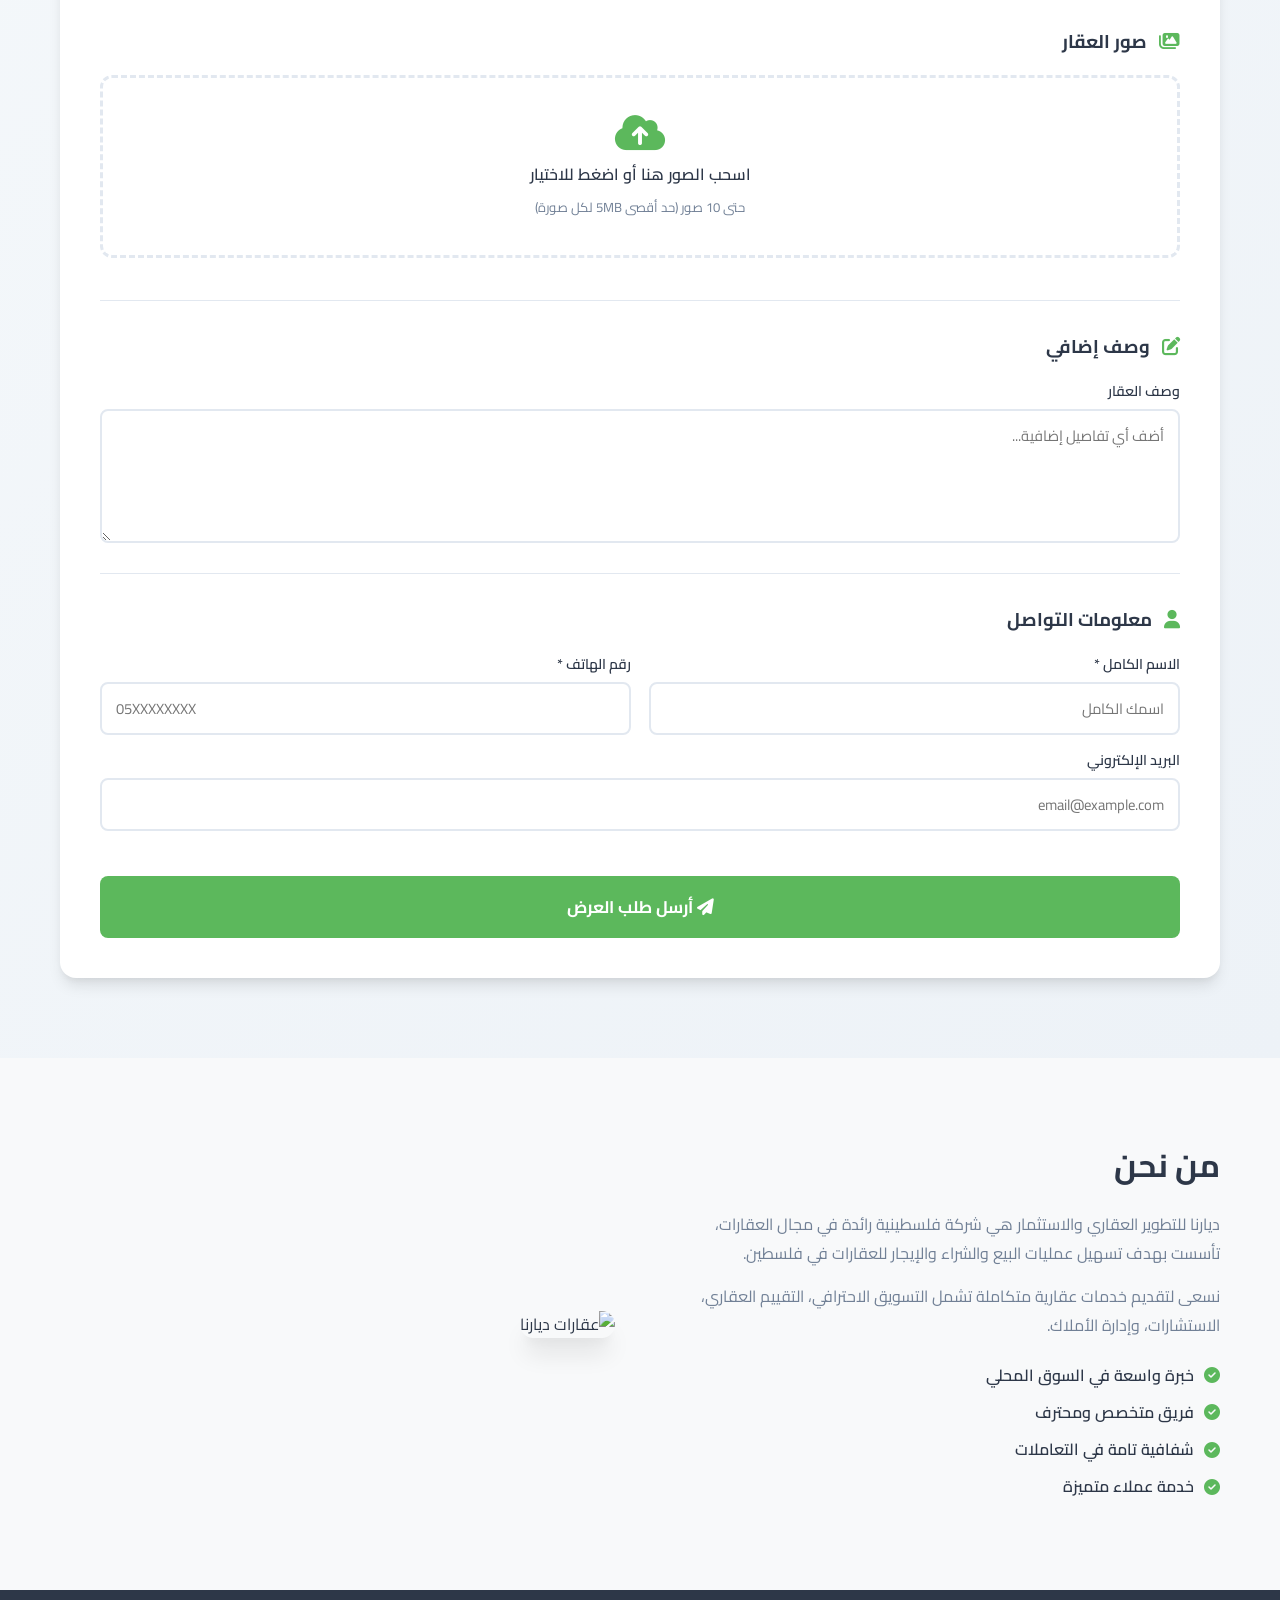
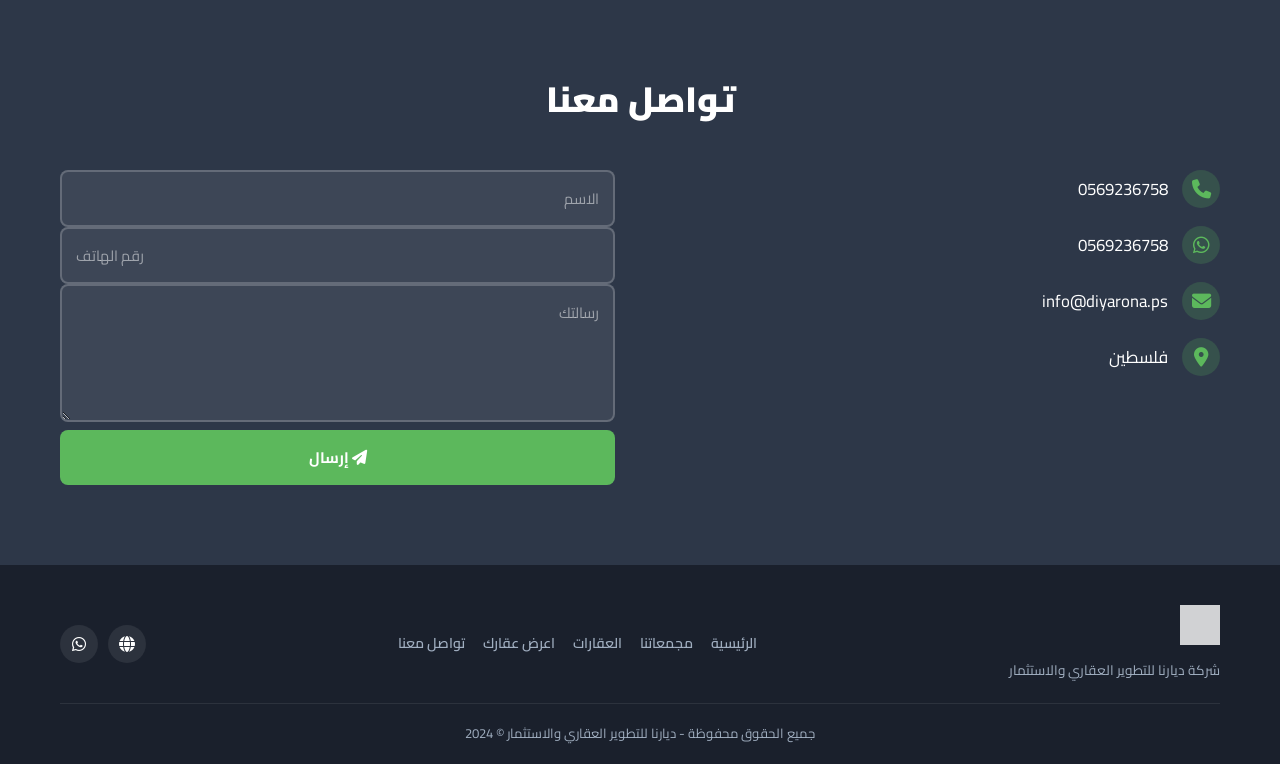
==== commit 0c267818: "Fix compound navigation - use direct compound.html?slug= links Co-authored-by: Copilot <223556219+Co" ====
--- a/index.html
+++ b/index.html
@@ -117,11 +117,10 @@
         </div>
     </section>
 
-    <!-- Compound Detail Modal (full-page feel) -->
-    <div class="modal-overlay hidden" id="compoundModal">
-        <div class="modal compound-modal">
-            <button class="modal-close" onclick="closeCompoundModal()">&times;</button>
-            <div id="compoundModalContent"></div>
+    <div id="compoundDetailOverlay" class="compound-detail-overlay hidden">
+        <div class="compound-detail-page">
+            <button class="compound-detail-close" onclick="closeCompoundDetail()"><i class="fas fa-times"></i></button>
+            <div id="compoundDetailContent"></div>
         </div>
     </div>
 
@@ -134,6 +133,34 @@
             <!-- Sort & Filter Bar -->
             <div class="sort-bar">
                 <div class="filter-options">
+                    <select id="filterType" onchange="applySort()">
+                        <option value="">نوع العقار</option>
+                        <option value="شقة">شقة</option>
+                        <option value="فيلا">فيلا</option>
+                        <option value="أرض">أرض</option>
+                        <option value="مكتب">مكتب</option>
+                        <option value="محل تجاري">محل تجاري</option>
+                        <option value="عمارة">عمارة</option>
+                        <option value="بيت مستقل">بيت مستقل</option>
+                    </select>
+                    <select id="filterCity" onchange="applySort()">
+                        <option value="">كل المدن</option>
+                        <option value="نابلس">نابلس</option>
+                        <option value="رام الله">رام الله</option>
+                        <option value="الخليل">الخليل</option>
+                        <option value="جنين">جنين</option>
+                        <option value="طولكرم">طولكرم</option>
+                        <option value="بيت لحم">بيت لحم</option>
+                        <option value="أريحا">أريحا</option>
+                        <option value="قلقيلية">قلقيلية</option>
+                        <option value="طوباس">طوباس</option>
+                        <option value="سلفيت">سلفيت</option>
+                    </select>
+                    <select id="filterPurpose" onchange="applySort()">
+                        <option value="">بيع وإيجار</option>
+                        <option value="sale">بيع</option>
+                        <option value="rent">إيجار</option>
+                    </select>
                     <select id="filterPrice" onchange="applySort()">
                         <option value="">كل الأسعار</option>
                         <optgroup label="بيع">
--- a/style.css
+++ b/style.css
@@ -129,6 +129,44 @@
 .mini-card-info h4 { font-size: 0.88rem; color: var(--primary-dark); margin-bottom: 4px; }
 .mini-card-info span { font-size: 0.82rem; color: var(--accent-dark); font-weight: 700; display: block; }
 .mini-size { color: var(--text-secondary) !important; font-weight: 600 !important; }
+
+.compound-detail-overlay { position: fixed; inset: 0; background: white; z-index: 5000; overflow-y: auto; transition: opacity 0.3s; }
+.compound-detail-page { max-width: 1200px; margin: 0 auto; padding: 30px 20px 50px; }
+.compound-detail-close { position: fixed; top: 20px; left: 20px; background: rgba(0,0,0,0.6); color: white; border: none; width: 44px; height: 44px; border-radius: 50%; font-size: 1.2rem; cursor: pointer; z-index: 5001; }
+.compound-hero-gallery { display: grid; grid-template-columns: 2fr 1fr 1fr; gap: 8px; border-radius: 12px; overflow: hidden; margin-bottom: 30px; max-height: 400px; }
+.compound-hero-gallery img { width: 100%; height: 100%; object-fit: cover; }
+.compound-hero-gallery img:first-child { grid-row: span 2; }
+.compound-info-grid { display: grid; grid-template-columns: 2fr 1fr; gap: 30px; margin-bottom: 40px; }
+.compound-info-grid h1 { font-size: 2rem; color: #2d3748; margin-bottom: 10px; }
+.compound-detail-page .compound-stats { display: flex; gap: 20px; margin: 20px 0; flex-wrap: wrap; }
+.compound-stat { text-align: center; padding: 15px 20px; background: #f7fafc; border-radius: 10px; min-width: 140px; }
+.compound-stat-value { display: block; font-size: 1.4rem; font-weight: 800; color: #5cb85c; }
+.compound-stat-label { font-size: 0.8rem; color: #718096; }
+.compound-detail-page .compound-amenities { display: flex; gap: 10px; flex-wrap: wrap; margin: 15px 0; }
+.compound-amenity { padding: 6px 14px; background: #ebf8ff; color: #2b6cb0; border-radius: 20px; font-size: 0.82rem; font-weight: 600; }
+.compound-sidebar-card { background: #f8fafc; border: 1px solid #e2e8f0; border-radius: 16px; padding: 22px; box-shadow: var(--shadow); }
+.compound-sidebar-card h3 { font-size: 1.2rem; color: var(--primary-dark); margin-bottom: 16px; }
+.compound-quick-list { list-style: none; margin: 0 0 24px; padding: 0; }
+.compound-quick-list li { display: flex; justify-content: space-between; gap: 12px; padding: 10px 0; border-bottom: 1px solid #e2e8f0; color: var(--text-secondary); }
+.compound-quick-list li strong { color: var(--primary-dark); }
+.compound-properties-section h2 { font-size: 1.3rem; margin-bottom: 15px; }
+.compound-properties-header { display: flex; justify-content: space-between; align-items: center; gap: 12px; margin-bottom: 18px; flex-wrap: wrap; }
+.compound-properties-summary { color: var(--text-secondary); font-weight: 700; }
+.compound-filter-bar { display: flex; gap: 12px; margin-bottom: 20px; flex-wrap: wrap; }
+.compound-filter-bar select { padding: 8px 14px; border: 2px solid #e2e8f0; border-radius: 8px; font-family: 'Cairo', sans-serif; background: white; color: var(--text-primary); }
+.compound-properties-grid { display: grid; grid-template-columns: repeat(auto-fill, minmax(280px, 1fr)); gap: 20px; }
+.compound-property-card { background: white; border: 1px solid #e2e8f0; border-radius: 16px; overflow: hidden; box-shadow: var(--shadow); }
+.compound-property-image { height: 190px; overflow: hidden; }
+.compound-property-image img { width: 100%; height: 100%; object-fit: cover; }
+.compound-property-body { padding: 18px; }
+.compound-property-top { display: flex; justify-content: space-between; align-items: flex-start; gap: 12px; margin-bottom: 10px; }
+.compound-property-top h3 { font-size: 1rem; color: var(--primary-dark); }
+.compound-property-price { color: var(--accent-dark); font-weight: 900; white-space: nowrap; }
+.compound-property-location { color: var(--text-secondary); font-size: 0.88rem; margin-bottom: 12px; }
+.compound-property-location i, .compound-property-meta i { color: var(--accent); }
+.compound-property-meta { display: flex; gap: 12px; flex-wrap: wrap; color: var(--text-secondary); font-size: 0.84rem; margin-bottom: 16px; }
+.compound-loading, .compound-empty { text-align: center; padding: 50px 20px; color: var(--text-secondary); font-size: 1rem; background: #f8fafc; border-radius: 16px; }
+.compound-loading i { display: block; font-size: 2rem; margin-bottom: 12px; color: var(--accent); }
 
 /* Properties Section */
 .properties-section { padding: 80px 0 60px; }
@@ -318,6 +356,12 @@
     .footer-content { flex-direction: column; gap: 18px; text-align: center; }
     .sort-bar { flex-direction: column; gap: 10px; }
     .compound-gallery { grid-template-columns: 1fr; max-height: 200px; }
+    .compound-detail-page { padding: 90px 15px 30px; }
+    .compound-info-grid { grid-template-columns: 1fr; }
+    .compound-hero-gallery { grid-template-columns: 1fr; max-height: none; }
+    .compound-hero-gallery img:first-child { grid-row: auto; }
+    .compound-properties-header { align-items: flex-start; }
+    .compound-property-top { flex-direction: column; }
     .property-modal { padding: 20px; }
     .property-modal-gallery { grid-template-columns: 1fr; }
     .property-modal-actions { flex-direction: column; }
